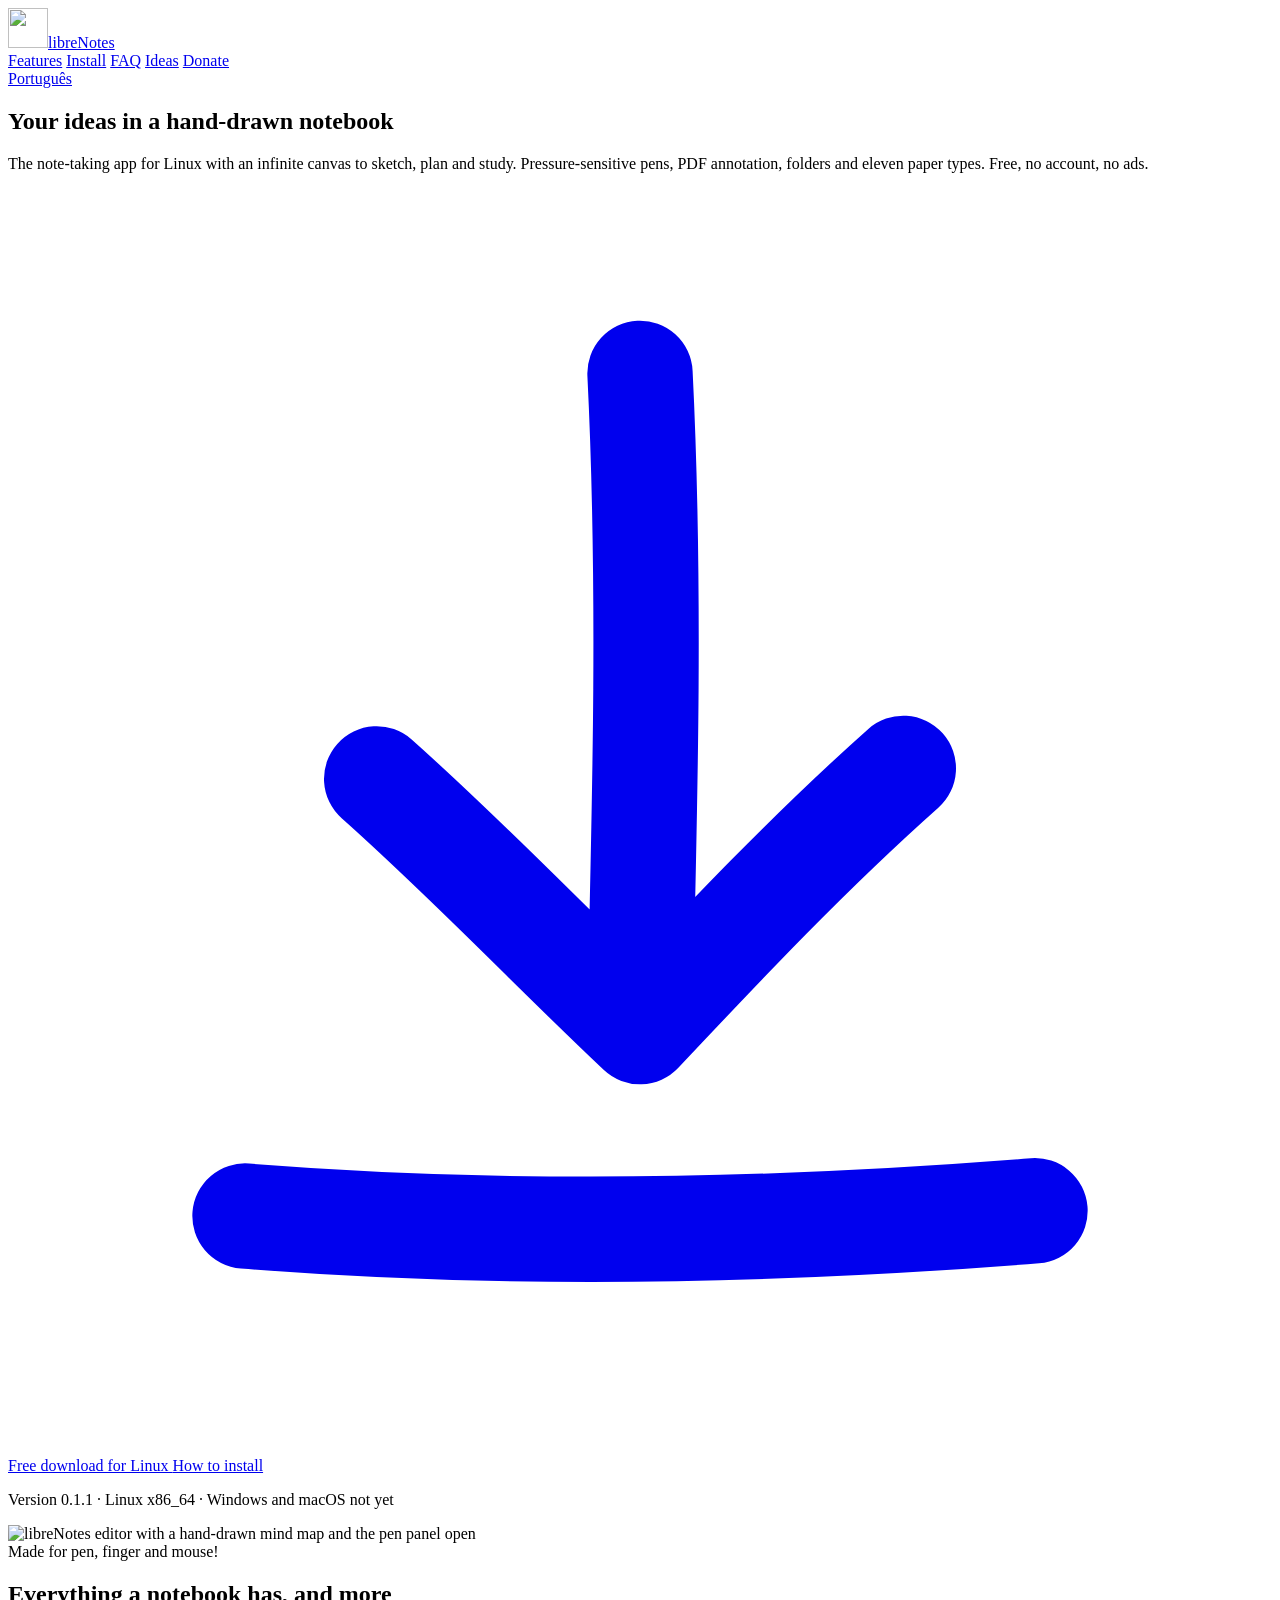
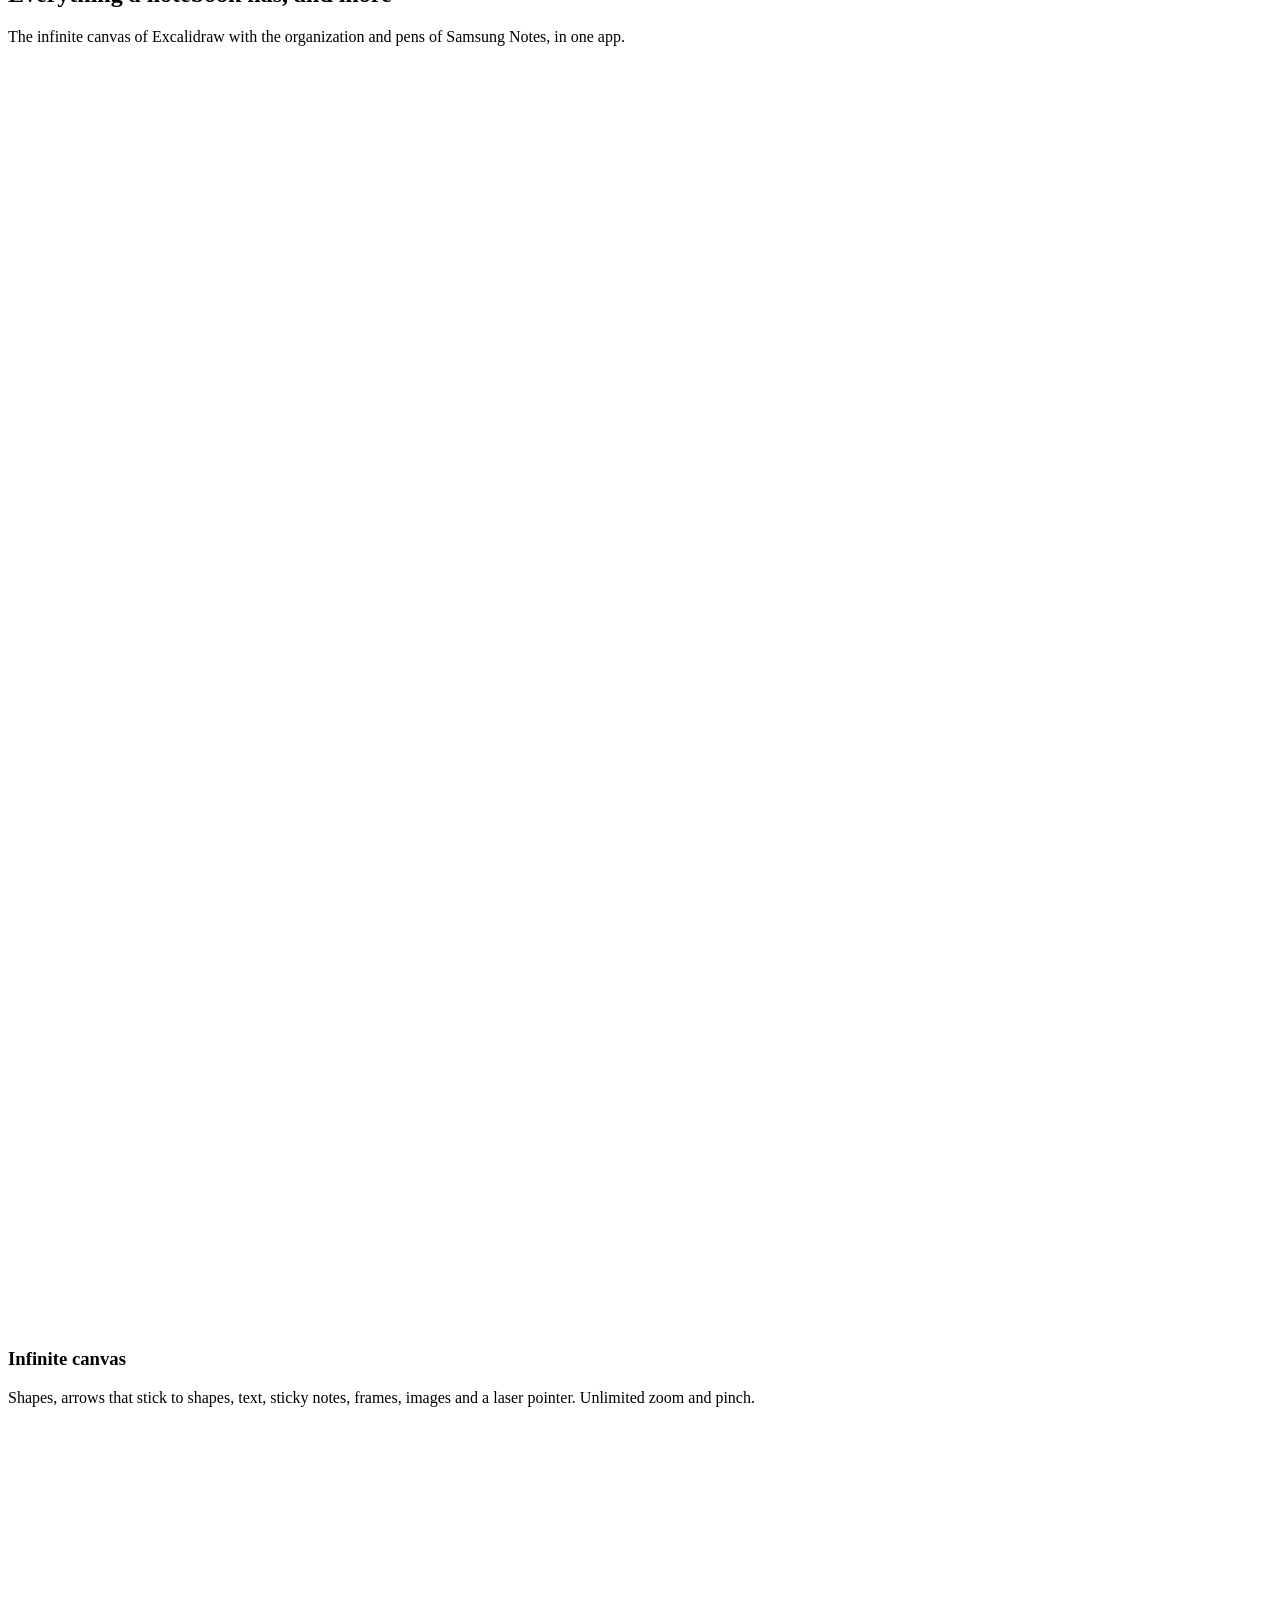
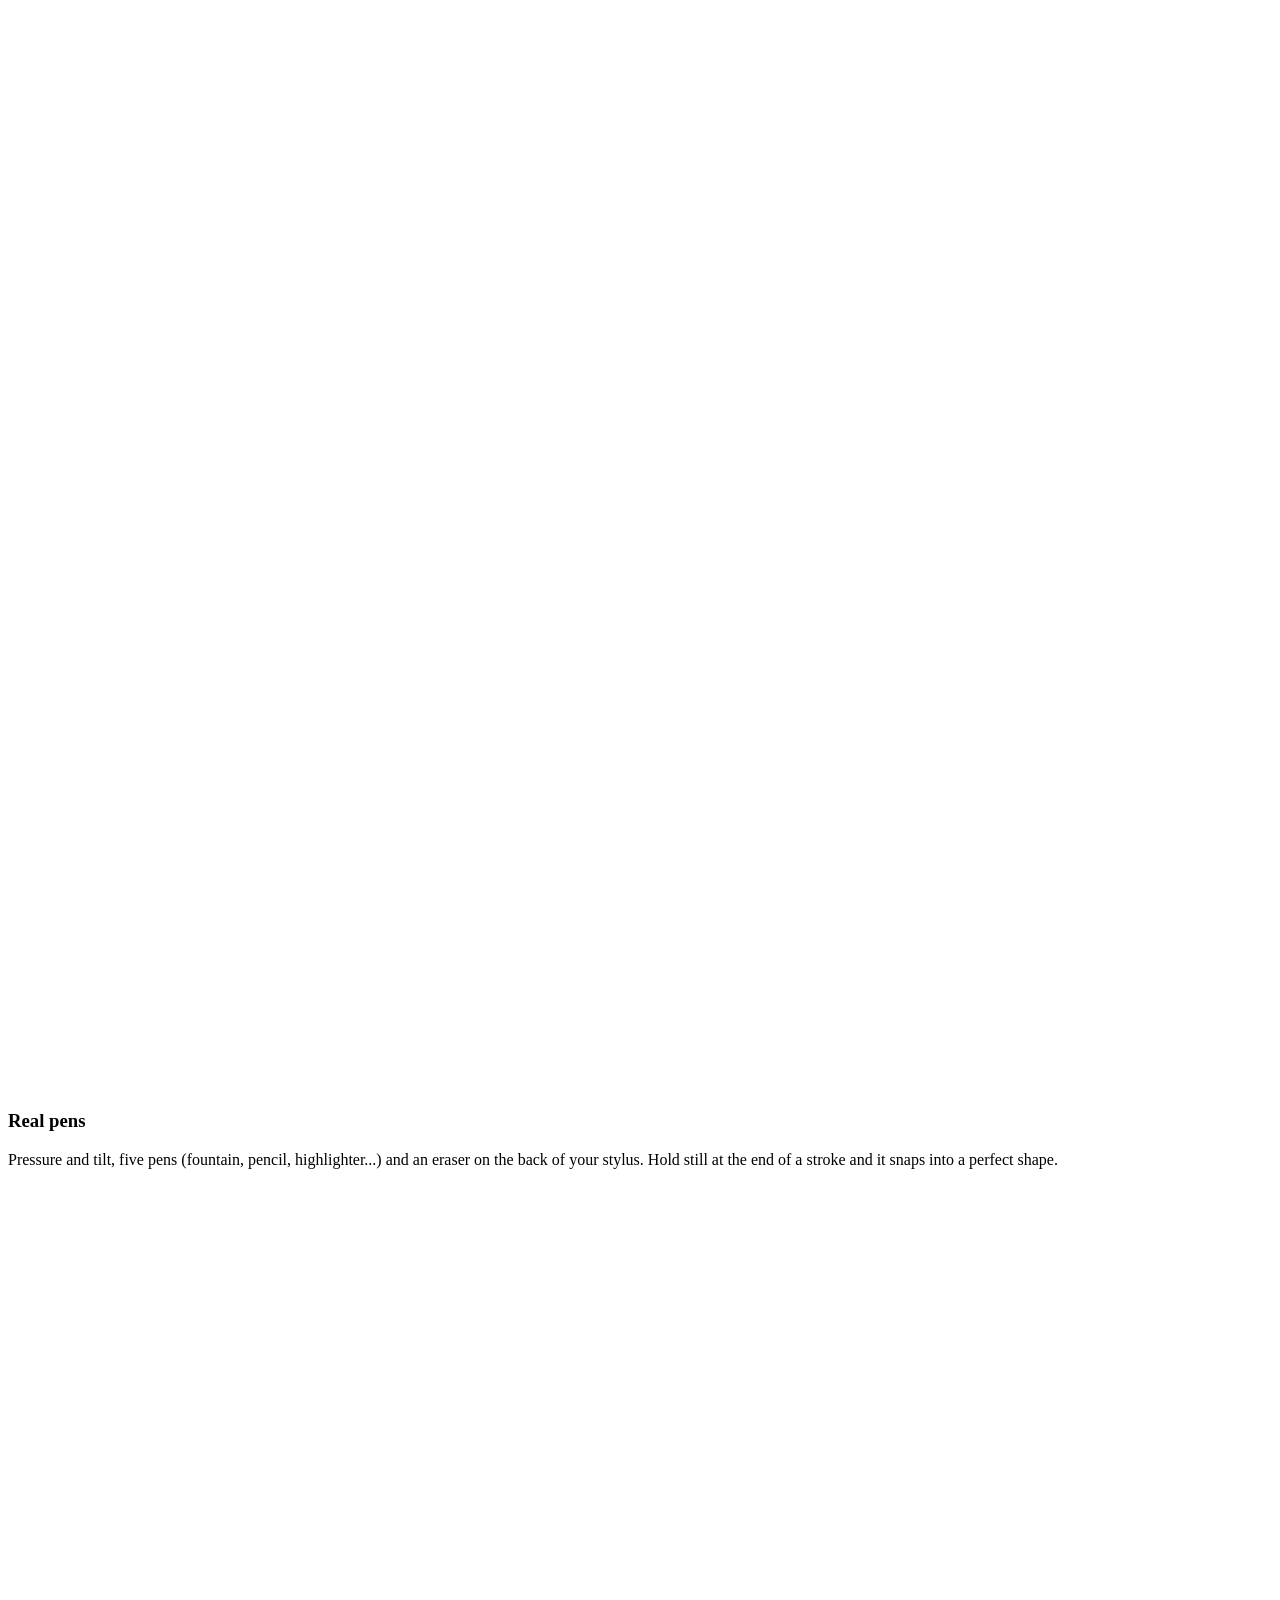
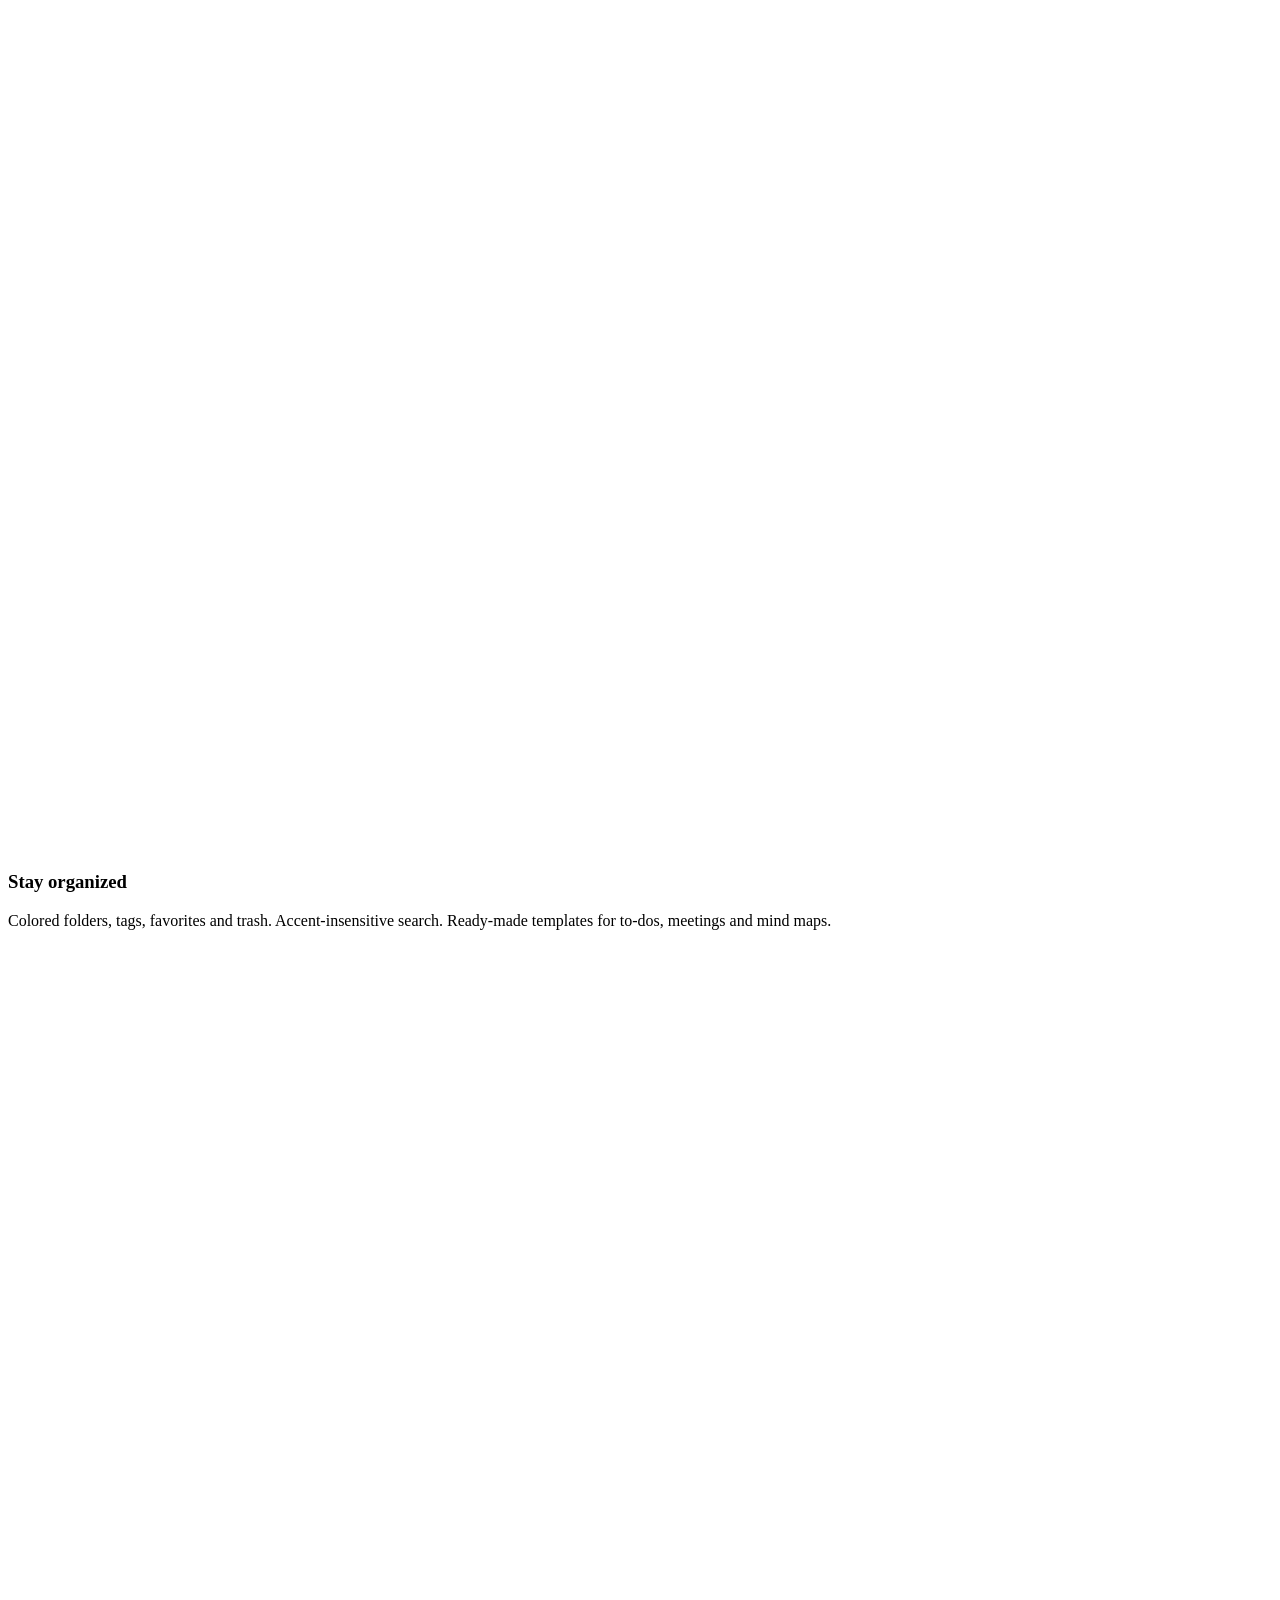
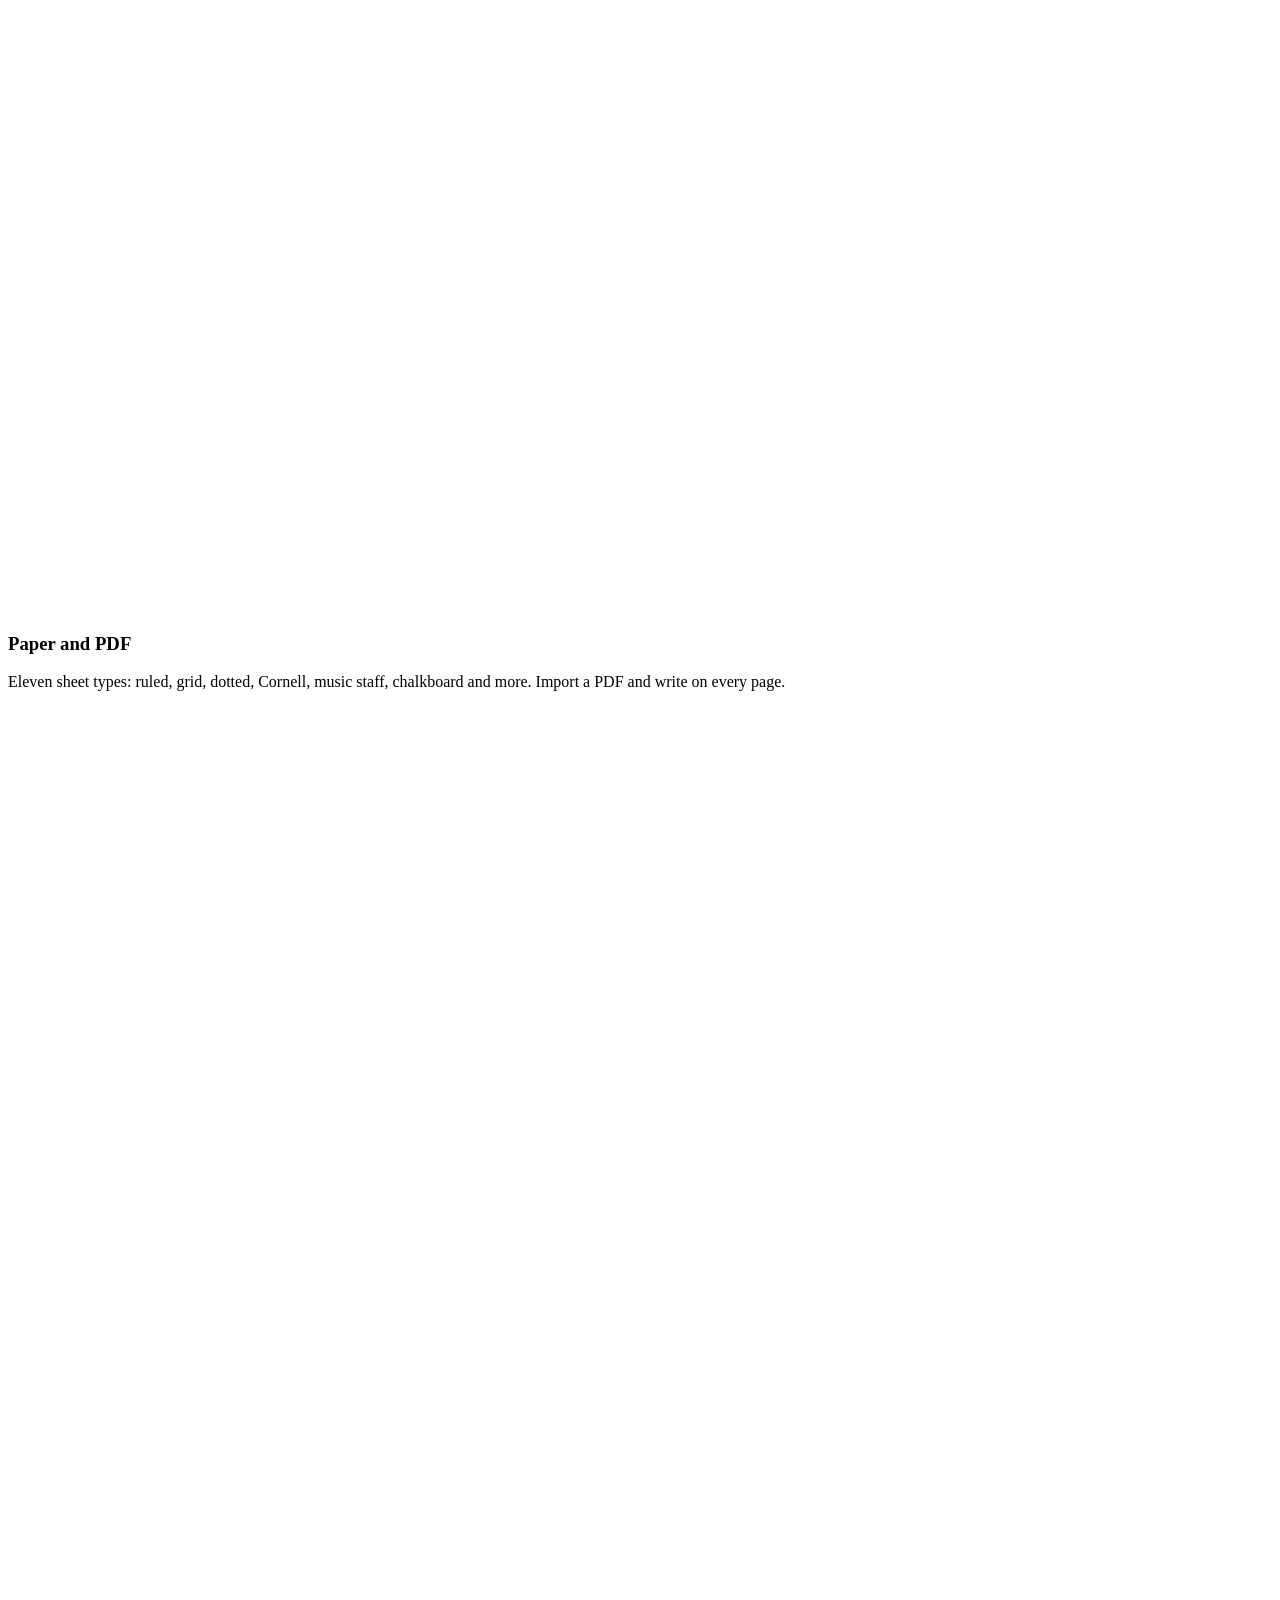
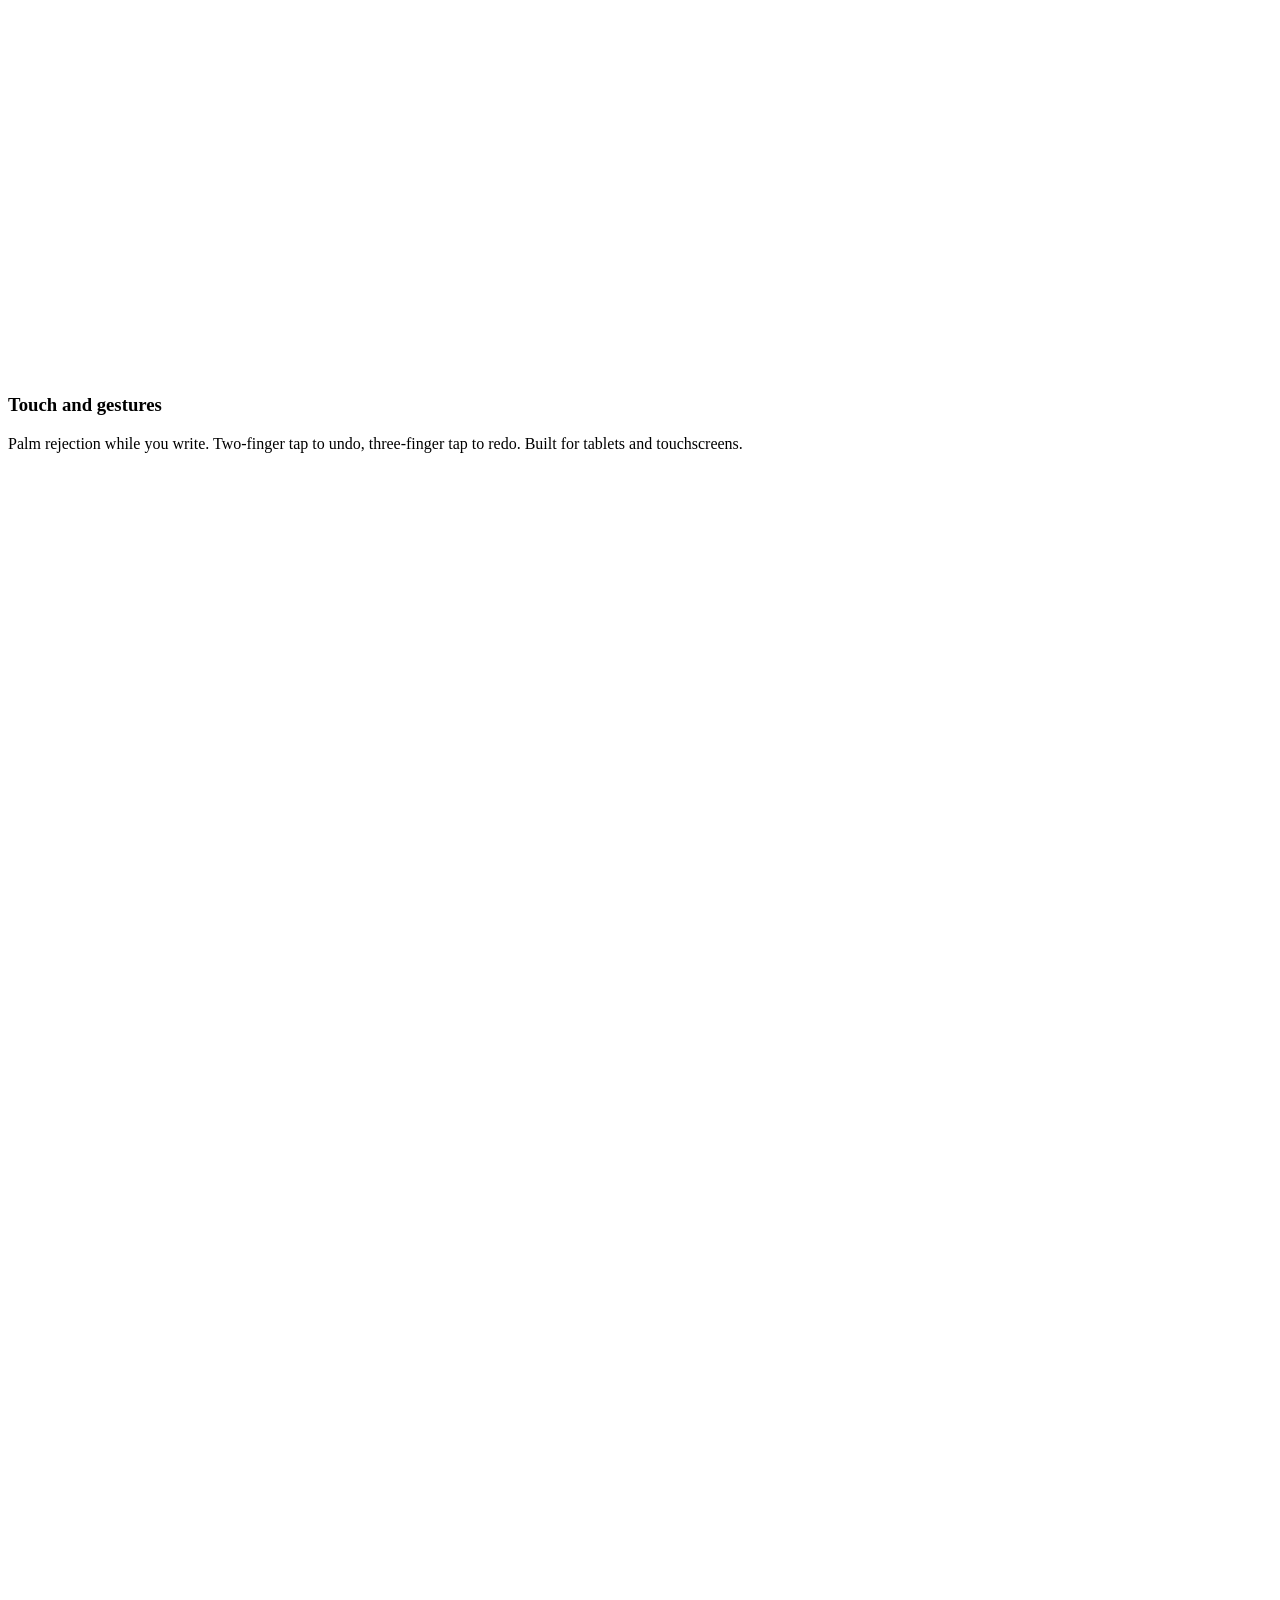
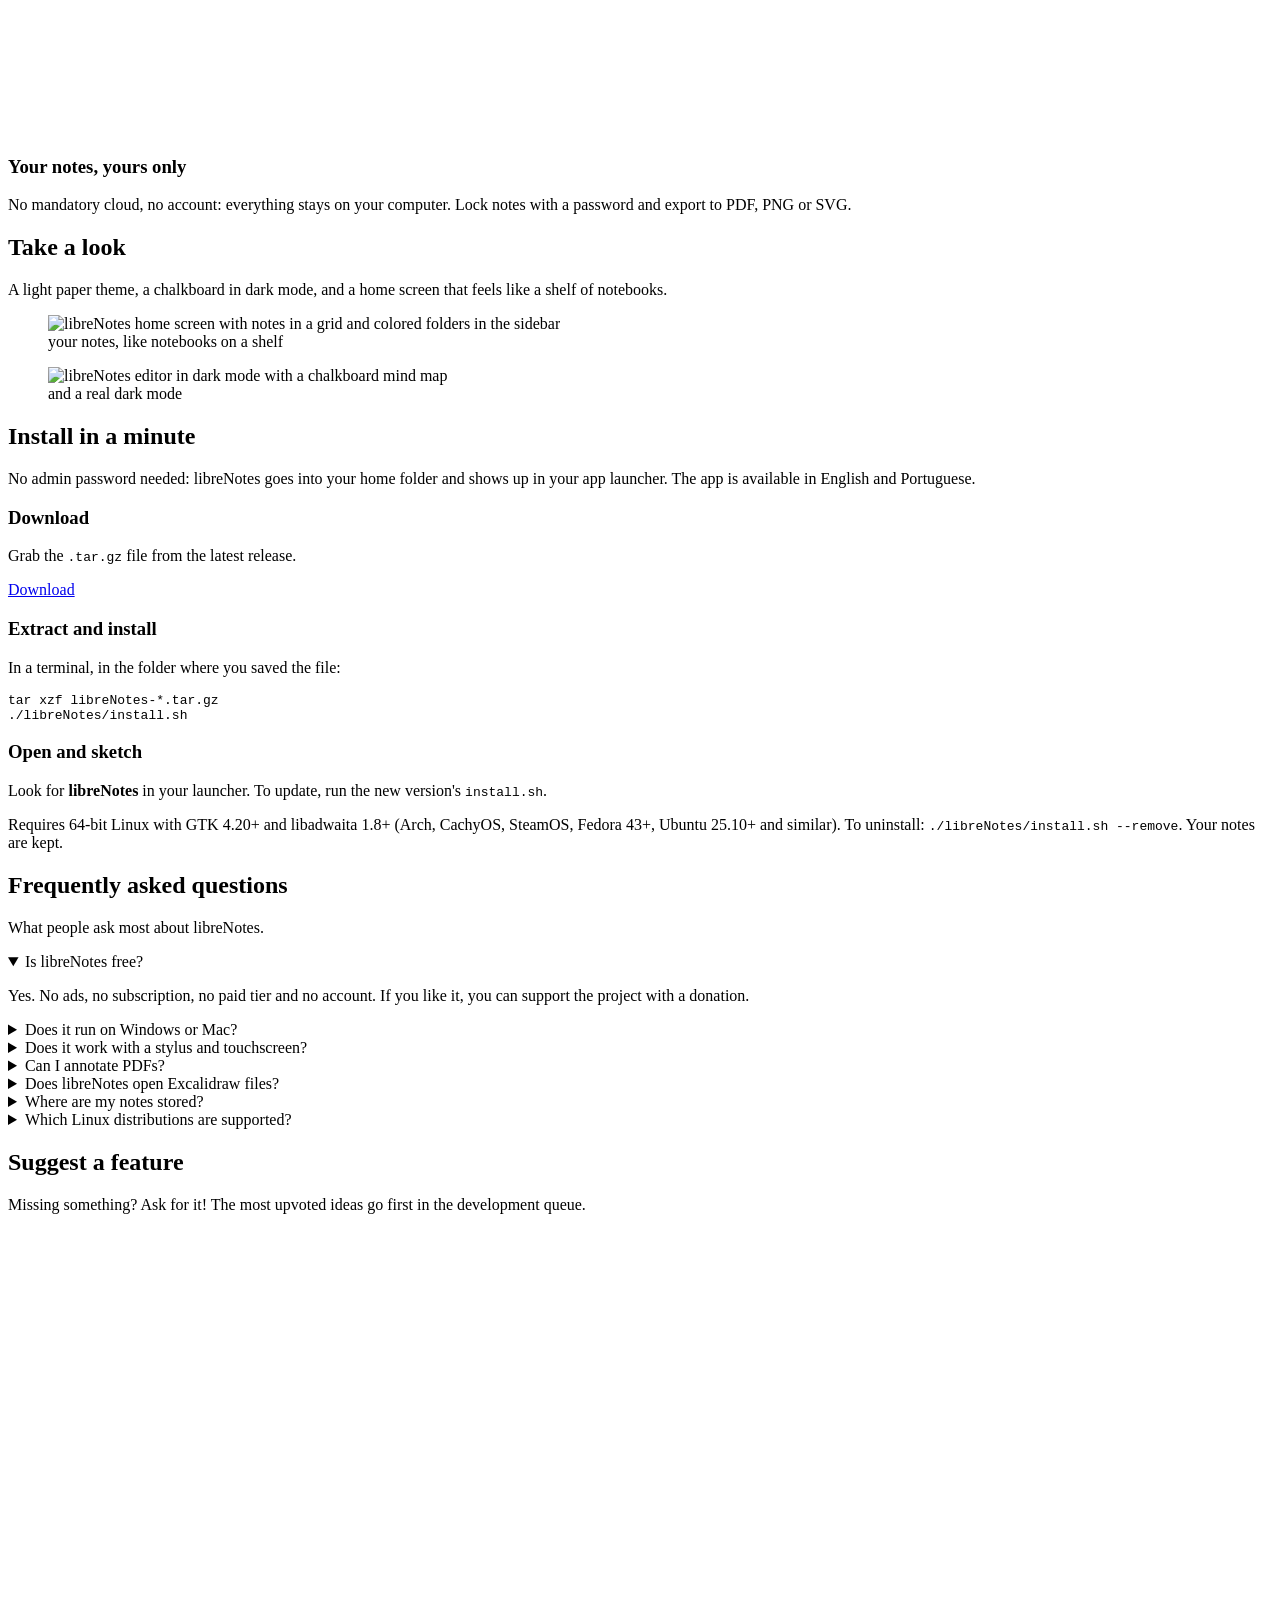
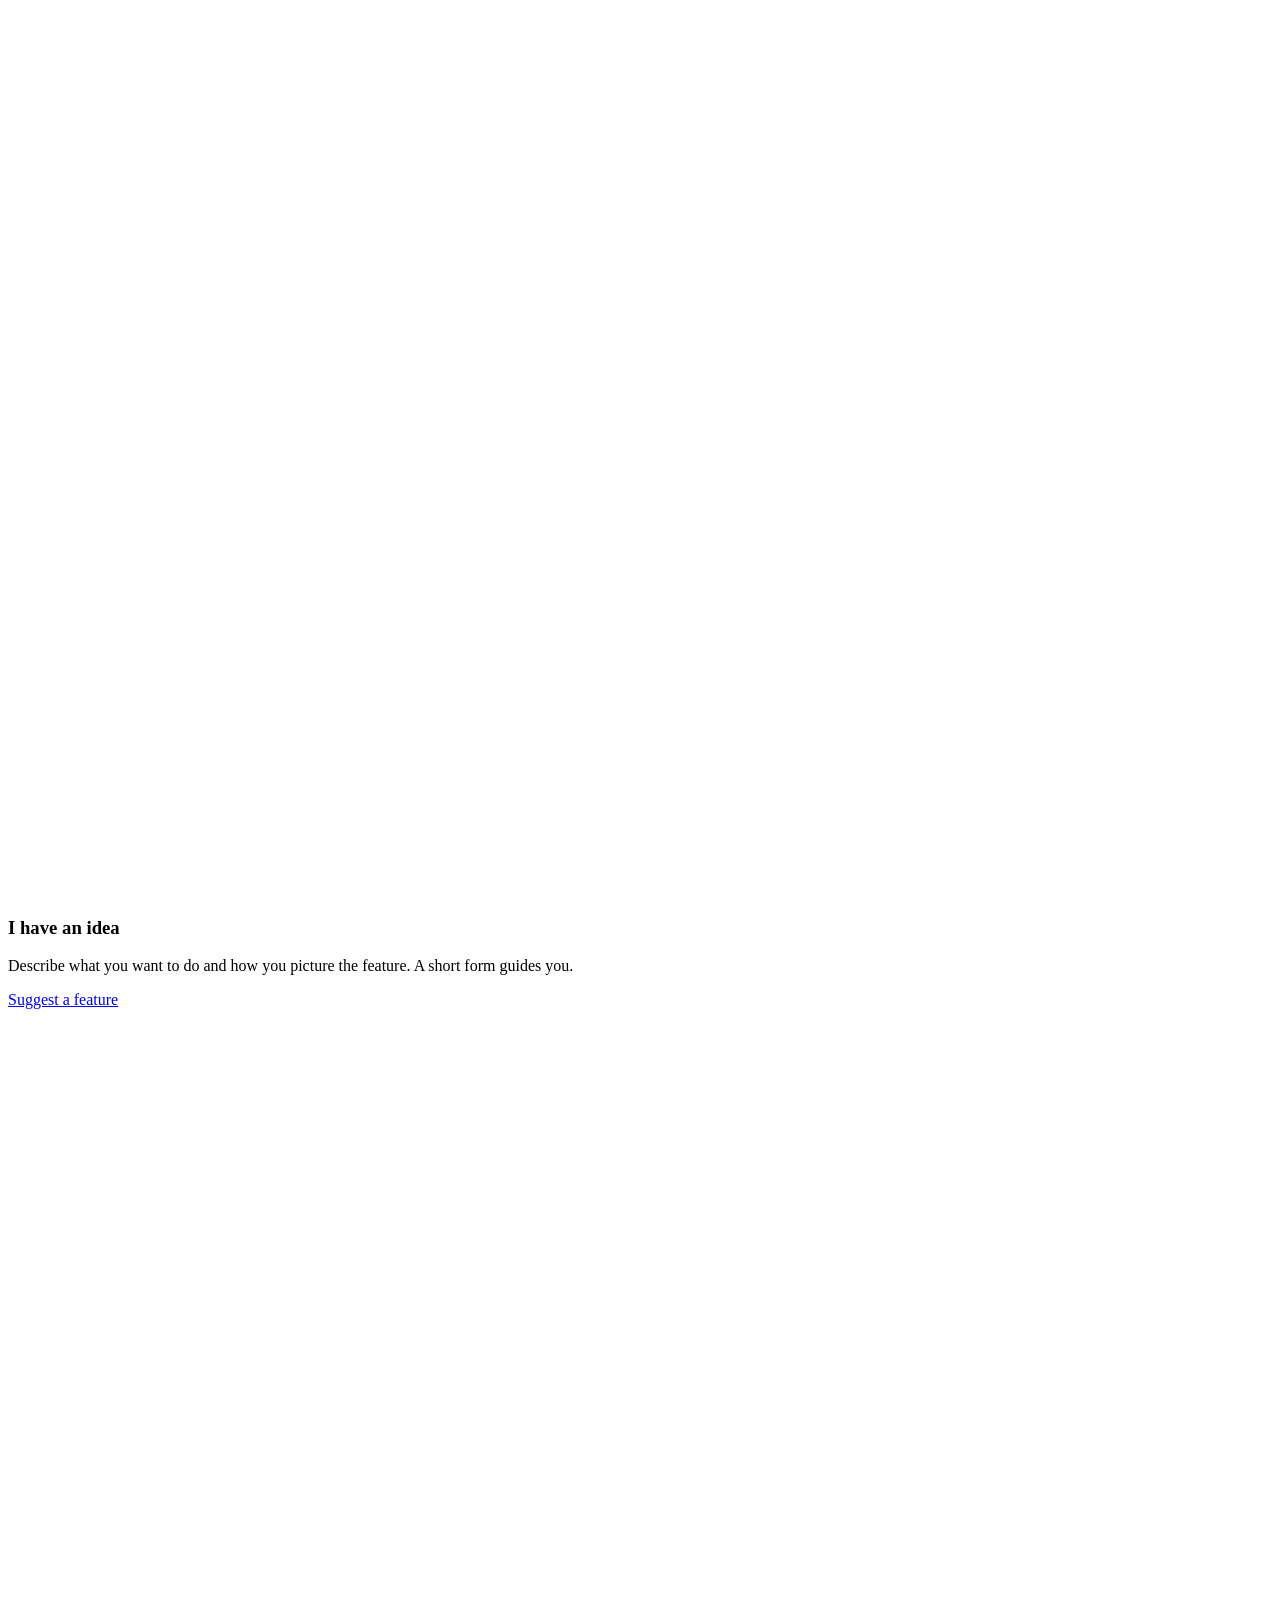
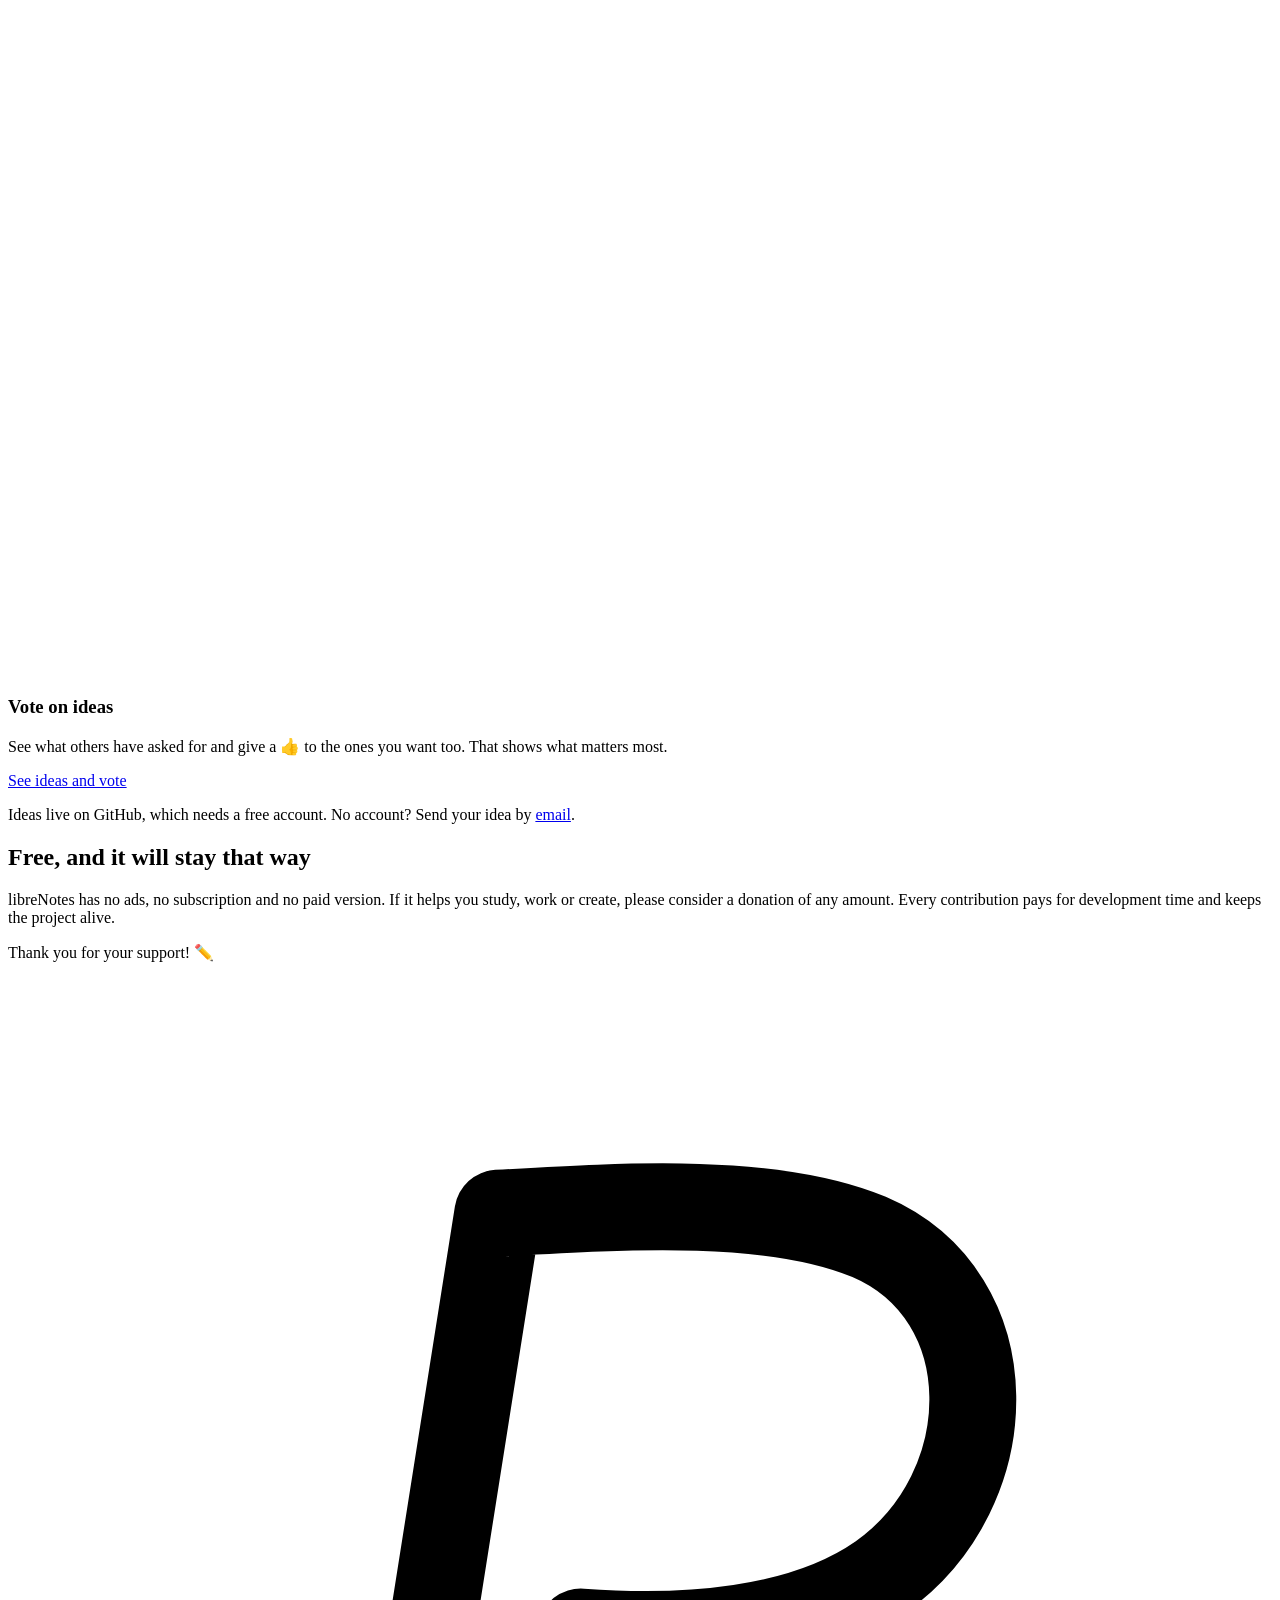
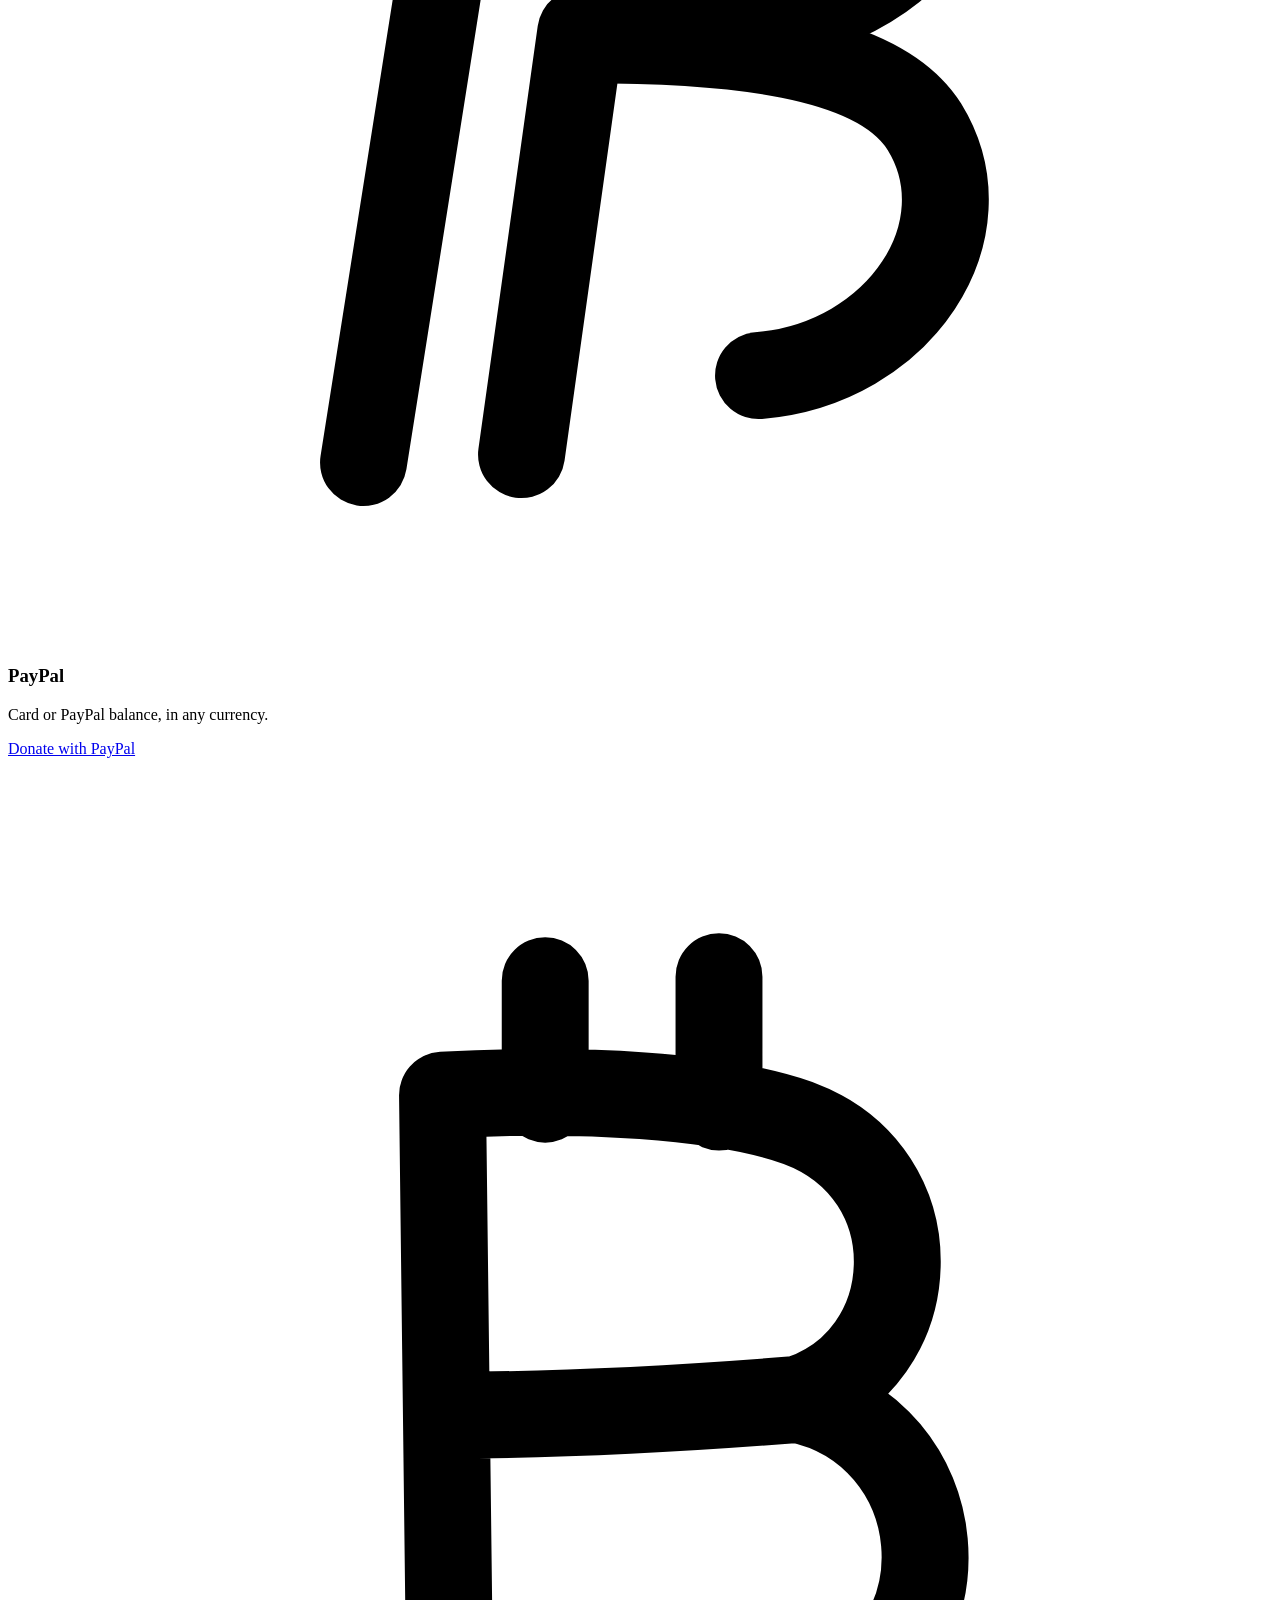
==== en/index.html @ 1d925f42 "Site na organização librenotesapp e apresentação Figma Interprise Co-Authored-By: Claude Opus 5.5 <n" ====
<!doctype html>
<html lang="en">
<head>
<meta charset="utf-8">
<meta name="viewport" content="width=device-width, initial-scale=1">
<title>libreNotes: free hand-drawn note-taking app for Linux</title>
<meta name="description" content="A note-taking app for Linux that looks like a hand-drawn notebook: infinite canvas, pressure-sensitive pens, PDF annotation, folders and 11 paper types. Free, no account, no ads.">
<link rel="canonical" href="https://librenotesapp.github.io/en/">
<link rel="alternate" hreflang="pt-BR" href="https://librenotesapp.github.io/">
<link rel="alternate" hreflang="en" href="https://librenotesapp.github.io/en/">
<link rel="alternate" hreflang="x-default" href="https://librenotesapp.github.io/en/">
<meta name="robots" content="index, follow">
<meta name="author" content="Nangil Rodrigues">
<meta name="theme-color" content="#fdfbf6" media="(prefers-color-scheme: light)">
<meta name="theme-color" content="#23272a" media="(prefers-color-scheme: dark)">

<meta property="og:type" content="website">
<meta property="og:site_name" content="libreNotes">
<meta property="og:locale" content="en_US">
<meta property="og:locale:alternate" content="pt_BR">
<meta property="og:url" content="https://librenotesapp.github.io/en/">
<meta property="og:title" content="libreNotes: hand-drawn notes, free for Linux">
<meta property="og:description" content="Infinite canvas, pressure-sensitive pens, PDF annotation, folders and 11 paper types. Free, no account, no ads.">
<meta property="og:image" content="https://librenotesapp.github.io/assets/img/og.jpg">
<meta property="og:image:width" content="1200">
<meta property="og:image:height" content="675">
<meta property="og:image:alt" content="libreNotes editor with a hand-drawn mind map">
<meta name="twitter:card" content="summary_large_image">
<meta name="twitter:title" content="libreNotes: hand-drawn notes, free for Linux">
<meta name="twitter:description" content="Infinite canvas, pressure-sensitive pens, PDF annotation and 11 paper types. Free.">
<meta name="twitter:image" content="https://librenotesapp.github.io/assets/img/og.jpg">

<link rel="icon" href="../assets/img/icon.svg" type="image/svg+xml">
<link rel="preload" href="../assets/fonts/Caveat.ttf" as="font" type="font/ttf" crossorigin>
<link rel="preload" href="../assets/fonts/PatrickHand.ttf" as="font" type="font/ttf" crossorigin>
<link rel="stylesheet" href="../assets/style.css">

<script type="application/ld+json">
{
  "@context": "https://schema.org",
  "@type": "SoftwareApplication",
  "name": "libreNotes",
  "description": "A note-taking app for Linux that looks like a hand-drawn notebook: infinite canvas, pressure-sensitive pens, PDF annotation, folders and 11 paper types.",
  "url": "https://librenotesapp.github.io/en/",
  "applicationCategory": "ProductivityApplication",
  "applicationSubCategory": "Note-taking",
  "operatingSystem": "Linux",
  "softwareVersion": "0.1.1",
  "inLanguage": ["en", "pt-BR"],
  "downloadUrl": "https://github.com/librenotesapp/librenotesapp.github.io/releases/latest",
  "installUrl": "https://librenotesapp.github.io/en/#install",
  "screenshot": [
    "https://librenotesapp.github.io/assets/img/editor.webp",
    "https://librenotesapp.github.io/assets/img/home.webp",
    "https://librenotesapp.github.io/assets/img/editor-dark.webp"
  ],
  "image": "https://librenotesapp.github.io/assets/img/og.jpg",
  "isAccessibleForFree": true,
  "offers": { "@type": "Offer", "price": "0", "priceCurrency": "USD" },
  "author": { "@type": "Person", "name": "Nangil Rodrigues" },
  "featureList": [
    "Infinite canvas with shapes, arrows and text",
    "Pressure- and tilt-sensitive pens",
    "PDF annotation",
    "Folders, tags and search",
    "11 paper types",
    "Palm rejection and touch gestures",
    "Password-protected notes",
    "Imports Excalidraw files"
  ]
}
</script>
<script type="application/ld+json">
{
  "@context": "https://schema.org",
  "@type": "FAQPage",
  "mainEntity": [
    { "@type": "Question", "name": "Is libreNotes free?",
      "acceptedAnswer": { "@type": "Answer", "text": "Yes. No ads, no subscription, no paid tier and no account. If you like it, you can support the project with a donation." } },
    { "@type": "Question", "name": "Does it run on Windows or Mac?",
      "acceptedAnswer": { "@type": "Answer", "text": "For now it runs on 64-bit Linux only. Windows and macOS versions are planned." } },
    { "@type": "Question", "name": "Does it work with a stylus and touchscreen?",
      "acceptedAnswer": { "@type": "Answer", "text": "Yes. It supports pen pressure and tilt, the eraser tip and the side buttons. It has palm rejection and touch gestures: two-finger tap to undo, three-finger tap to redo." } },
    { "@type": "Question", "name": "Can I annotate PDFs?",
      "acceptedAnswer": { "@type": "Answer", "text": "Yes. When you import a PDF, each page becomes a locked sheet you can write on. You can then export to PDF, PNG or SVG." } },
    { "@type": "Question", "name": "Does libreNotes open Excalidraw files?",
      "acceptedAnswer": { "@type": "Answer", "text": "Yes. It imports .excalidraw files and .excalidrawlib libraries. Notes are saved in its own .lnote format." } },
    { "@type": "Question", "name": "Where are my notes stored?",
      "acceptedAnswer": { "@type": "Answer", "text": "On your computer, in ~/.local/share/librenotes. Nothing goes to the cloud unless you ask, and notes can be password-protected." } },
    { "@type": "Question", "name": "Which Linux distributions are supported?",
      "acceptedAnswer": { "@type": "Answer", "text": "Any distribution with GTK 4.20 or newer and libadwaita 1.8 or newer, such as Arch, CachyOS, SteamOS, Fedora 43+ and Ubuntu 25.10+." } }
  ]
}
</script>
</head>
<body>

<header>
  <div class="wrap">
    <a class="brand" href="./"><img src="../assets/img/icon.svg" alt="" width="40" height="40">libreNotes</a>
    <nav aria-label="Sections">
      <a href="#features">Features</a>
      <a href="#install">Install</a>
      <a href="#faq">FAQ</a>
      <a href="#ideas">Ideas</a>
      <a href="#support">Donate</a>
    </nav>
    <a class="lang" href="../" hreflang="pt-BR" lang="pt-BR">Português</a>
  </div>
</header>

<main>
  <section class="hero">
    <div class="wrap">
      <div>
        <h1>Your ideas in a <span class="hl">hand-drawn</span> notebook</h1>
        <p class="lead">The note-taking app for Linux with an infinite canvas to sketch, plan and study. Pressure-sensitive pens, PDF annotation, folders and eleven paper types. Free, no account, no ads.</p>
        <div class="cta">
          <a class="btn primary" href="https://github.com/librenotesapp/librenotesapp.github.io/releases/latest" id="download">
            <svg viewBox="0 0 24 24" fill="none" stroke="currentColor" stroke-width="2" stroke-linecap="round" stroke-linejoin="round" aria-hidden="true"><path d="M12 3.5c.2 4 .1 8 0 12M7 11.2c1.8 1.6 3.3 3.2 5 4.8 1.6-1.7 3.2-3.4 5-5M4.5 19.5c5 .4 10 .3 15-.1"/></svg>
            Free download for Linux
          </a>
          <a class="btn" href="#install">How to install</a>
        </div>
        <p class="meta">Version <span id="version">0.1.1</span> · Linux x86_64 · Windows and macOS not yet</p>
      </div>
      <div class="shot">
        <img src="../assets/img/editor.webp" width="2560" height="1440" fetchpriority="high" alt="libreNotes editor with a hand-drawn mind map and the pen panel open">
        <div class="sticky-note sketchy">Made for pen, finger and mouse!</div>
      </div>
    </div>
  </section>

  <section id="features">
    <div class="wrap">
      <h2>Everything a notebook has, and more</h2>
      <p class="sub">The infinite canvas of Excalidraw with the organization and pens of Samsung Notes, in one app.</p>
      <div class="features">
        <article class="feature sketchy">
          <svg viewBox="0 0 48 48" fill="none" stroke-width="2.4" stroke-linecap="round" stroke-linejoin="round" aria-hidden="true"><path d="M6 10c6-.4 12-.2 18 .2M6 10c.3 9 .2 18-.2 28 9 .3 18 .2 28-.2.2-6 .3-12 0-18"/><path d="M30 18c3-.8 6-3 9-6M33 7c2 .1 4.5 0 6.5.2.2 2 .1 4.3 0 6.3"/></svg>
          <h3>Infinite canvas</h3>
          <p>Shapes, arrows that stick to shapes, text, sticky notes, frames, images and a laser pointer. Unlimited zoom and pinch.</p>
        </article>
        <article class="feature sketchy">
          <svg viewBox="0 0 48 48" fill="none" stroke-width="2.4" stroke-linecap="round" stroke-linejoin="round" aria-hidden="true"><path d="M30 8c3.5 2 7 5 10 8.6L18 38.5 9 40l1.5-9z"/><path d="M26 12.5c3.4 2.2 6.6 5 9.4 8.6M6 44c8-1 14 1 22-1"/></svg>
          <h3>Real pens</h3>
          <p>Pressure and tilt, five pens (fountain, pencil, highlighter...) and an eraser on the back of your stylus. Hold still at the end of a stroke and it snaps into a perfect shape.</p>
        </article>
        <article class="feature sketchy">
          <svg viewBox="0 0 48 48" fill="none" stroke-width="2.4" stroke-linecap="round" stroke-linejoin="round" aria-hidden="true"><path d="M5 13c.2-2 .1-3 1.5-3.2 4-.3 8 0 11.5.2 1.5 2.4 2.5 3.4 4 4 7 .2 14 0 20.4.4.4 7 .3 14 0 24-12 .5-25 .4-37 0-.6-8-.6-17-.4-25.4z"/><path d="M14 27c6 .2 13 .1 20-.2"/></svg>
          <h3>Stay organized</h3>
          <p>Colored folders, tags, favorites and trash. Accent-insensitive search. Ready-made templates for to-dos, meetings and mind maps.</p>
        </article>
        <article class="feature sketchy">
          <svg viewBox="0 0 48 48" fill="none" stroke-width="2.4" stroke-linecap="round" stroke-linejoin="round" aria-hidden="true"><path d="M10 5c9.5.4 19 .3 28-.2.6 13 .5 25.5 0 38.4-9.5.4-19 .3-28-.2-.4-13-.4-25.6 0-38z"/><path d="M16 14c5.5.3 11 .2 16.5-.2M16 21c5.5.2 11 .1 16.5-.1M16 28c5.5.3 11 .1 16.5-.2M16 35c3.5.1 7 0 10-.1"/></svg>
          <h3>Paper and PDF</h3>
          <p>Eleven sheet types: ruled, grid, dotted, Cornell, music staff, chalkboard and more. Import a PDF and write on every page.</p>
        </article>
        <article class="feature sketchy">
          <svg viewBox="0 0 48 48" fill="none" stroke-width="2.4" stroke-linecap="round" stroke-linejoin="round" aria-hidden="true"><path d="M18 24V9.5c0-3.5 5-3.4 5 0V22m0-3c0-3.3 5-3.2 5 0v4m0-1.6c0-3.2 5-3 5 .2v3.4m0-1.4c0-3 4.6-2.8 4.6.4 0 7-1 13-8 15.8-6 2.2-11 .5-14.6-4.6L10 29c-1.8-3 1.6-5.4 4-3.3L18 30"/></svg>
          <h3>Touch and gestures</h3>
          <p>Palm rejection while you write. Two-finger tap to undo, three-finger tap to redo. Built for tablets and touchscreens.</p>
        </article>
        <article class="feature sketchy">
          <svg viewBox="0 0 48 48" fill="none" stroke-width="2.4" stroke-linecap="round" stroke-linejoin="round" aria-hidden="true"><path d="M12 21c-.2-5 2-10.5 12-11 9.6.2 12 5.4 12 11"/><path d="M8.5 21.4c10.5-.5 20.5-.4 31 .2.4 7 .3 13.5-.2 20-10 .4-20.4.3-30.6-.1-.5-6.6-.5-13.4-.2-20.1z"/><path d="M24 29c.1 2 0 4-.1 5.6"/></svg>
          <h3>Your notes, yours only</h3>
          <p>No mandatory cloud, no account: everything stays on your computer. Lock notes with a password and export to PDF, PNG or SVG.</p>
        </article>
      </div>
    </div>
  </section>

  <section>
    <div class="wrap">
      <h2>Take a look</h2>
      <p class="sub">A light paper theme, a chalkboard in dark mode, and a home screen that feels like a shelf of notebooks.</p>
      <div class="gallery">
        <figure>
          <img src="../assets/img/home.webp" width="2560" height="1440" loading="lazy" alt="libreNotes home screen with notes in a grid and colored folders in the sidebar">
          <figcaption>your notes, like notebooks on a shelf</figcaption>
        </figure>
        <div class="stack">
          <figure>
            <img src="../assets/img/editor-dark.webp" width="2560" height="1440" loading="lazy" alt="libreNotes editor in dark mode with a chalkboard mind map">
            <figcaption>and a real dark mode</figcaption>
          </figure>
        </div>
      </div>
    </div>
  </section>

  <section id="install">
    <div class="wrap">
      <h2>Install in a minute</h2>
      <p class="sub">No admin password needed: libreNotes goes into your home folder and shows up in your app launcher. The app is available in English and Portuguese.</p>
      <div class="install">
        <div class="step sketchy">
          <h3>Download</h3>
          <p>Grab the <code>.tar.gz</code> file from the latest release.</p>
          <a class="btn small primary" href="https://github.com/librenotesapp/librenotesapp.github.io/releases/latest">Download</a>
        </div>
        <div class="step sketchy">
          <h3>Extract and install</h3>
          <p>In a terminal, in the folder where you saved the file:</p>
          <pre>tar xzf libreNotes-*.tar.gz
./libreNotes/install.sh</pre>
        </div>
        <div class="step sketchy">
          <h3>Open and sketch</h3>
          <p>Look for <strong>libreNotes</strong> in your launcher. To update, run the new version's <code>install.sh</code>.</p>
        </div>
      </div>
      <p class="req">Requires 64-bit Linux with GTK 4.20+ and libadwaita 1.8+ (Arch, CachyOS, SteamOS, Fedora 43+, Ubuntu 25.10+ and similar). To uninstall: <code>./libreNotes/install.sh --remove</code>. Your notes are kept.</p>
    </div>
  </section>

  <section id="faq">
    <div class="wrap">
      <h2>Frequently asked questions</h2>
      <p class="sub">What people ask most about libreNotes.</p>
      <div class="faq">
        <details class="sketchy" open>
          <summary>Is libreNotes free?</summary>
          <p>Yes. No ads, no subscription, no paid tier and no account. If you like it, you can support the project with a donation.</p>
        </details>
        <details class="sketchy">
          <summary>Does it run on Windows or Mac?</summary>
          <p>For now it runs on 64-bit Linux only. Windows and macOS versions are planned.</p>
        </details>
        <details class="sketchy">
          <summary>Does it work with a stylus and touchscreen?</summary>
          <p>Yes. It supports pen pressure and tilt, the eraser tip and the side buttons. It has palm rejection and touch gestures: two-finger tap to undo, three-finger tap to redo.</p>
        </details>
        <details class="sketchy">
          <summary>Can I annotate PDFs?</summary>
          <p>Yes. When you import a PDF, each page becomes a locked sheet you can write on. You can then export to PDF, PNG or SVG.</p>
        </details>
        <details class="sketchy">
          <summary>Does libreNotes open Excalidraw files?</summary>
          <p>Yes. It imports <code>.excalidraw</code> files and <code>.excalidrawlib</code> libraries. Notes are saved in its own <code>.lnote</code> format.</p>
        </details>
        <details class="sketchy">
          <summary>Where are my notes stored?</summary>
          <p>On your computer, in <code>~/.local/share/librenotes</code>. Nothing goes to the cloud unless you ask, and notes can be password-protected.</p>
        </details>
        <details class="sketchy">
          <summary>Which Linux distributions are supported?</summary>
          <p>Any distribution with GTK 4.20 or newer and libadwaita 1.8 or newer, such as Arch, CachyOS, SteamOS, Fedora 43+ and Ubuntu 25.10+.</p>
        </details>
      </div>
    </div>
  </section>

  <section id="ideas">
    <div class="wrap">
      <h2>Suggest a feature</h2>
      <p class="sub">Missing something? Ask for it! The most upvoted ideas go first in the development queue.</p>
      <div class="ideas">
        <div class="idea sketchy">
          <svg viewBox="0 0 48 48" fill="none" stroke-width="2.4" stroke-linecap="round" stroke-linejoin="round" aria-hidden="true"><path d="M24 6c-8 .2-13 6-12.6 12.6.3 5 3.6 7.6 5.6 10.6 1 1.6 1.2 3.4 1.2 5.4 3.8.2 7.6.2 11.6-.1 0-2 .4-3.8 1.4-5.3 2-3 5.3-5.6 5.4-10.8C36.8 11.8 31.6 5.8 24 6z"/><path d="M19 39.5c3.4.3 6.8.3 10-.1M20.5 44c2.4.2 4.6.2 7-.1M24 14c-3 .2-5 2.4-5.2 5"/></svg>
          <h3>I have an idea</h3>
          <p>Describe what you want to do and how you picture the feature. A short form guides you.</p>
          <a class="btn primary" href="https://github.com/librenotesapp/librenotesapp.github.io/discussions/new?category=ideas" target="_blank" rel="noopener">Suggest a feature</a>
        </div>
        <div class="idea sketchy">
          <svg viewBox="0 0 48 48" fill="none" stroke-width="2.4" stroke-linecap="round" stroke-linejoin="round" aria-hidden="true"><path d="M14 40.5c-2.6.2-4.4-.3-4.6-2.6-.3-4.6-.3-9.6 0-14.4.2-2 2-2.4 4.6-2.3M14 21.5c3-3.6 6-8 7.6-13.6 1.2-2.8 5.4-1.6 5 2.4-.3 2.8-1.2 5.6-2 8.4 4.4-.2 8.6-.3 12.6.1 2.6.3 3.6 2.6 2.8 4.8L36.4 37c-.8 2.4-2.6 3.6-5 3.6-5.8.1-11.6.1-17.4-.1z"/></svg>
          <h3>Vote on ideas</h3>
          <p>See what others have asked for and give a 👍 to the ones you want too. That shows what matters most.</p>
          <a class="btn" href="https://github.com/librenotesapp/librenotesapp.github.io/discussions/categories/ideas?discussions_q=category%3AIdeas+sort%3Atop" target="_blank" rel="noopener">See ideas and vote</a>
        </div>
      </div>
      <p class="req">Ideas live on GitHub, which needs a free account. No account? Send your idea by <a href="mailto:nangil@gmail.com?subject=libreNotes%20feature%20idea">email</a>.</p>
    </div>
  </section>

  <section id="support">
    <div class="wrap">
      <div class="support sketchy">
        <div class="grid">
          <div>
            <h2>Free, and it will stay that way</h2>
            <p>libreNotes has no ads, no subscription and no paid version. If it helps you study, work or create, please consider a donation of any amount. Every contribution pays for development time and keeps the project alive.</p>
            <p>Thank you for your support! ✏️</p>
          </div>
          <div style="display:grid;gap:22px">
            <div class="donate sketchy">
              <h3>
                <svg viewBox="0 0 32 32" fill="none" stroke="currentColor" stroke-width="2.2" stroke-linecap="round" stroke-linejoin="round" aria-hidden="true"><path d="M9 27l3.4-21.5c3.4-.2 7-.4 9.4.6 3.5 1.5 3.4 6.4.3 8.6-2 1.4-5 1.6-7.6 1.4L13 26.8"/><path d="M14.6 16.3c3.6 0 7.4.3 8.6 2.2 1.6 2.6-.6 6-4.2 6.3"/></svg>
                PayPal
              </h3>
              <p>Card or PayPal balance, in any currency.</p>
              <a class="btn primary" href="https://www.paypal.com/donate/?business=nangil%40gmail.com&amp;currency_code=USD&amp;item_name=libreNotes+donation" target="_blank" rel="noopener">Donate with PayPal</a>
            </div>
            <div class="donate sketchy">
              <h3>
                <svg viewBox="0 0 32 32" fill="none" stroke="currentColor" stroke-width="2.2" stroke-linecap="round" stroke-linejoin="round" aria-hidden="true"><path d="M11 7.5c3.5-.2 7 0 9 .7 3.5 1.3 3.2 6 0 7 3.8.8 4.6 6.2.4 7.9-2.5 1-6 .9-9.4.8M11 7.5l.2 16.4M11.1 15.6c3 0 6.4-.2 8.9-.4M13.6 4.6v3M18 4.5v3.3M13.6 24.2v3M18 24v3.3"/></svg>
                Bitcoin
              </h3>
              <p>Scan the QR code or copy the address.</p>
              <div class="btc">
                <img class="qr" src="../assets/img/btc-qr.svg" width="132" height="132" alt="QR code of the Bitcoin donation address">
                <div>
                  <div class="addr" id="btc-addr">bc1q9klu7dzt9xdlw5a66kqknsm7a83pz39yf5nthp</div>
                  <button class="btn small" type="button" id="copy-btc">Copy address</button><span class="copied" id="copied" role="status">copied!</span>
                </div>
              </div>
            </div>
          </div>
        </div>
      </div>
    </div>
  </section>
</main>

<footer>
  <div class="wrap">
    libreNotes · made with <span class="heart">♥</span> by Nangil Rodrigues ·
    <a href="https://github.com/librenotesapp/librenotesapp.github.io/releases">all releases</a> ·
    <a href="../" hreflang="pt-BR" lang="pt-BR">Português</a>
  </div>
</footer>

<script src="../assets/site.js" defer></script>
</body>
</html>
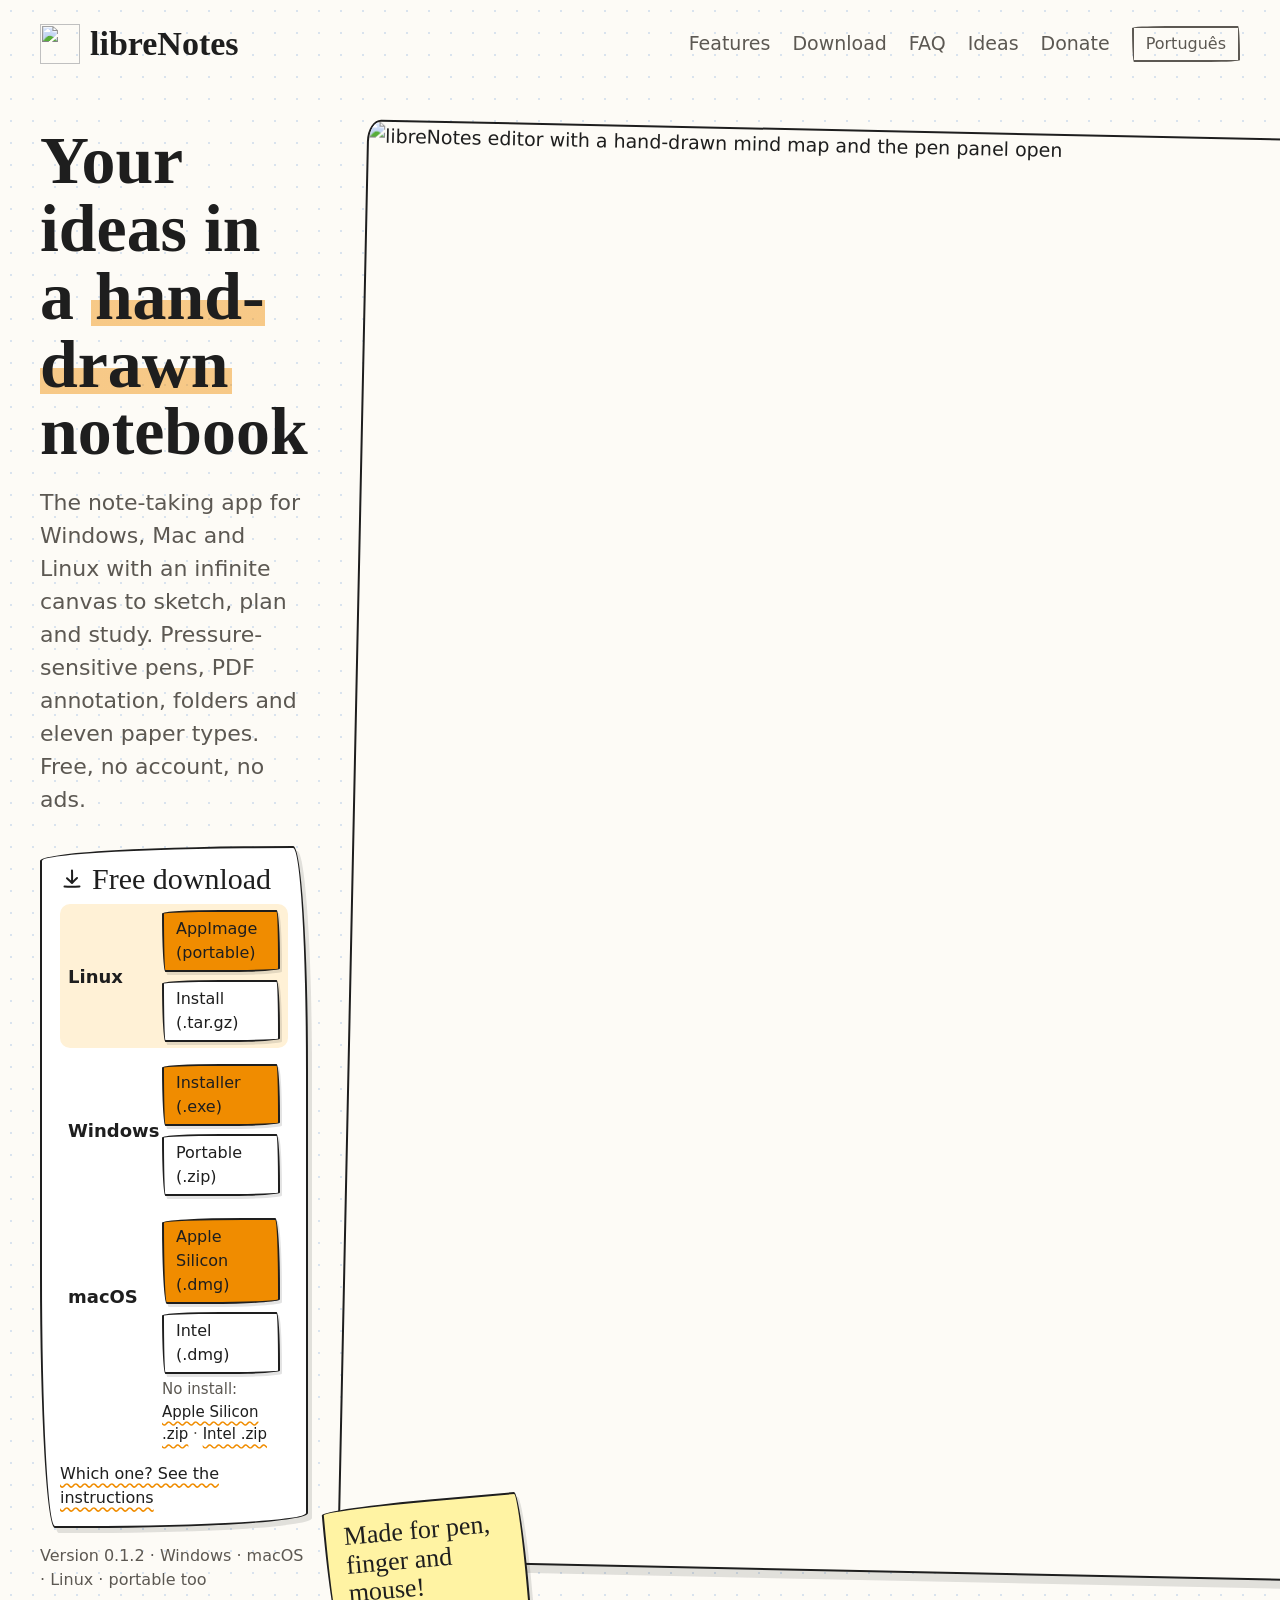
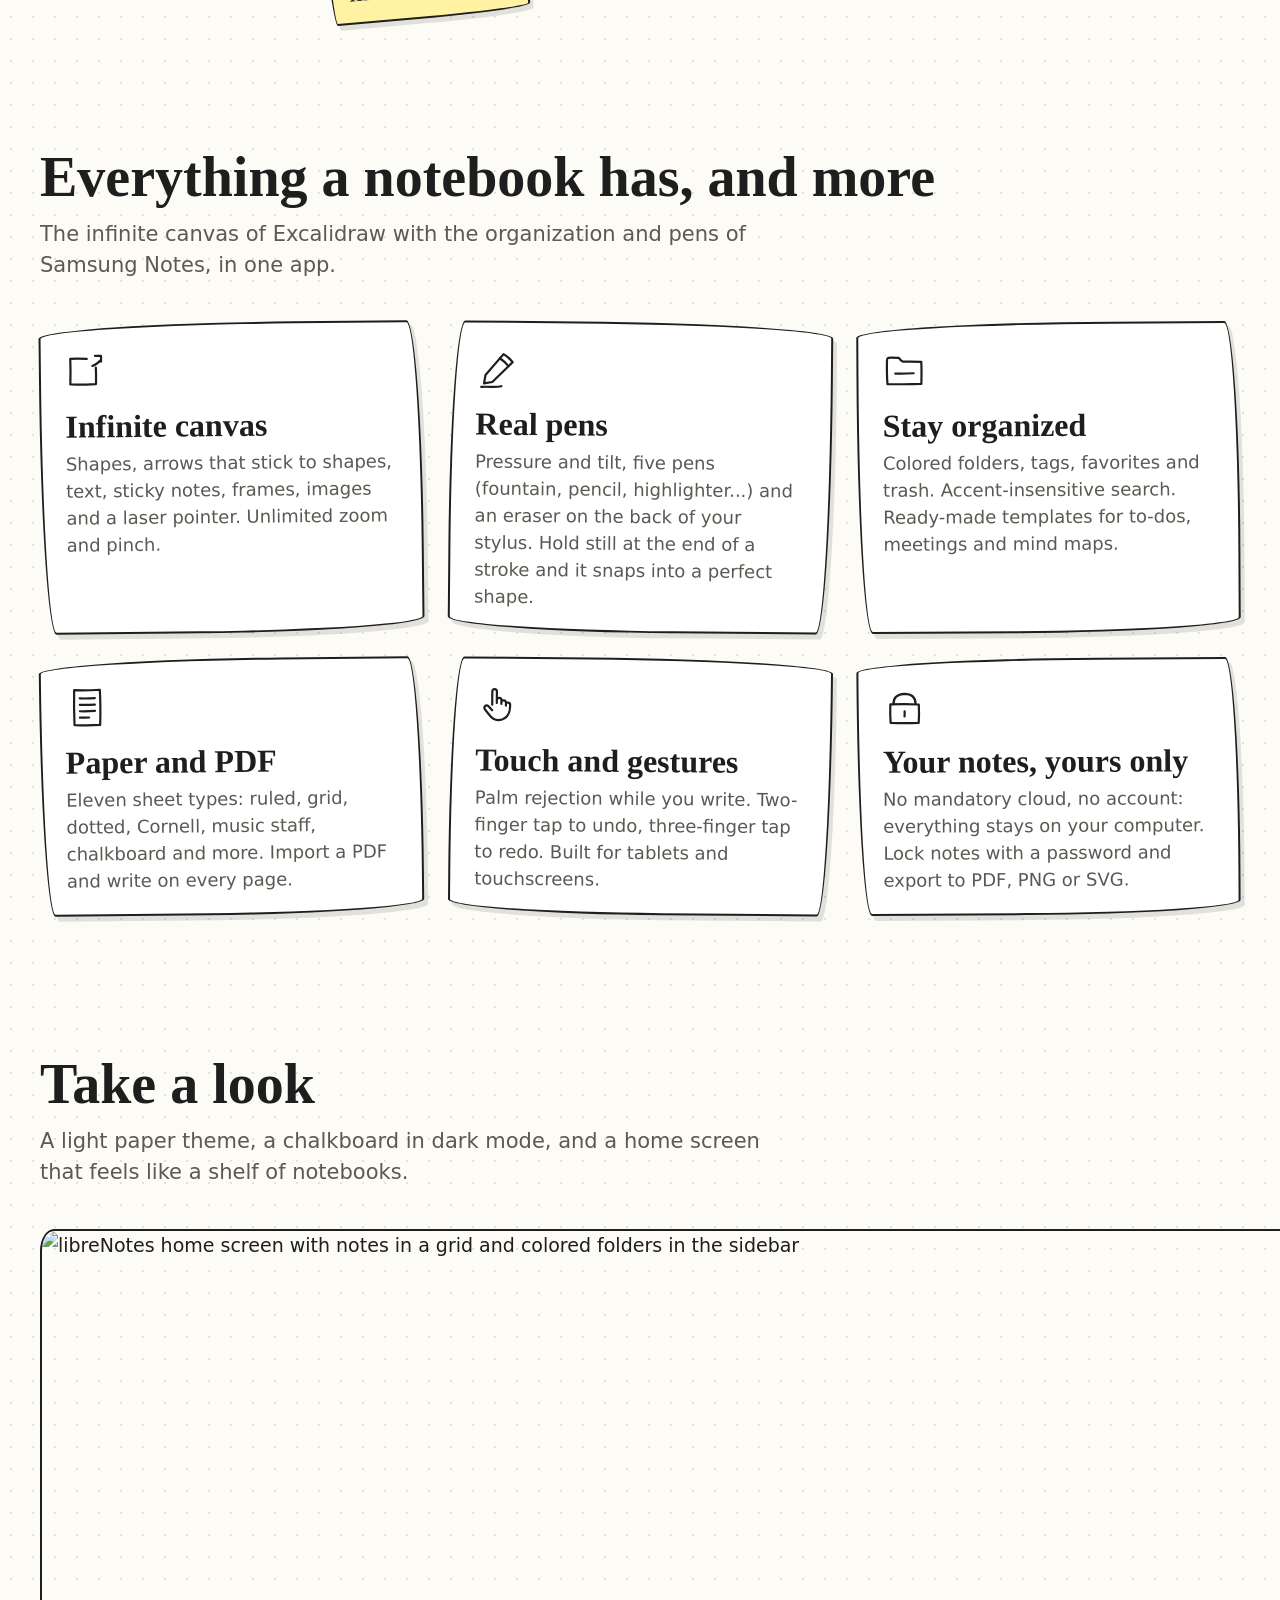
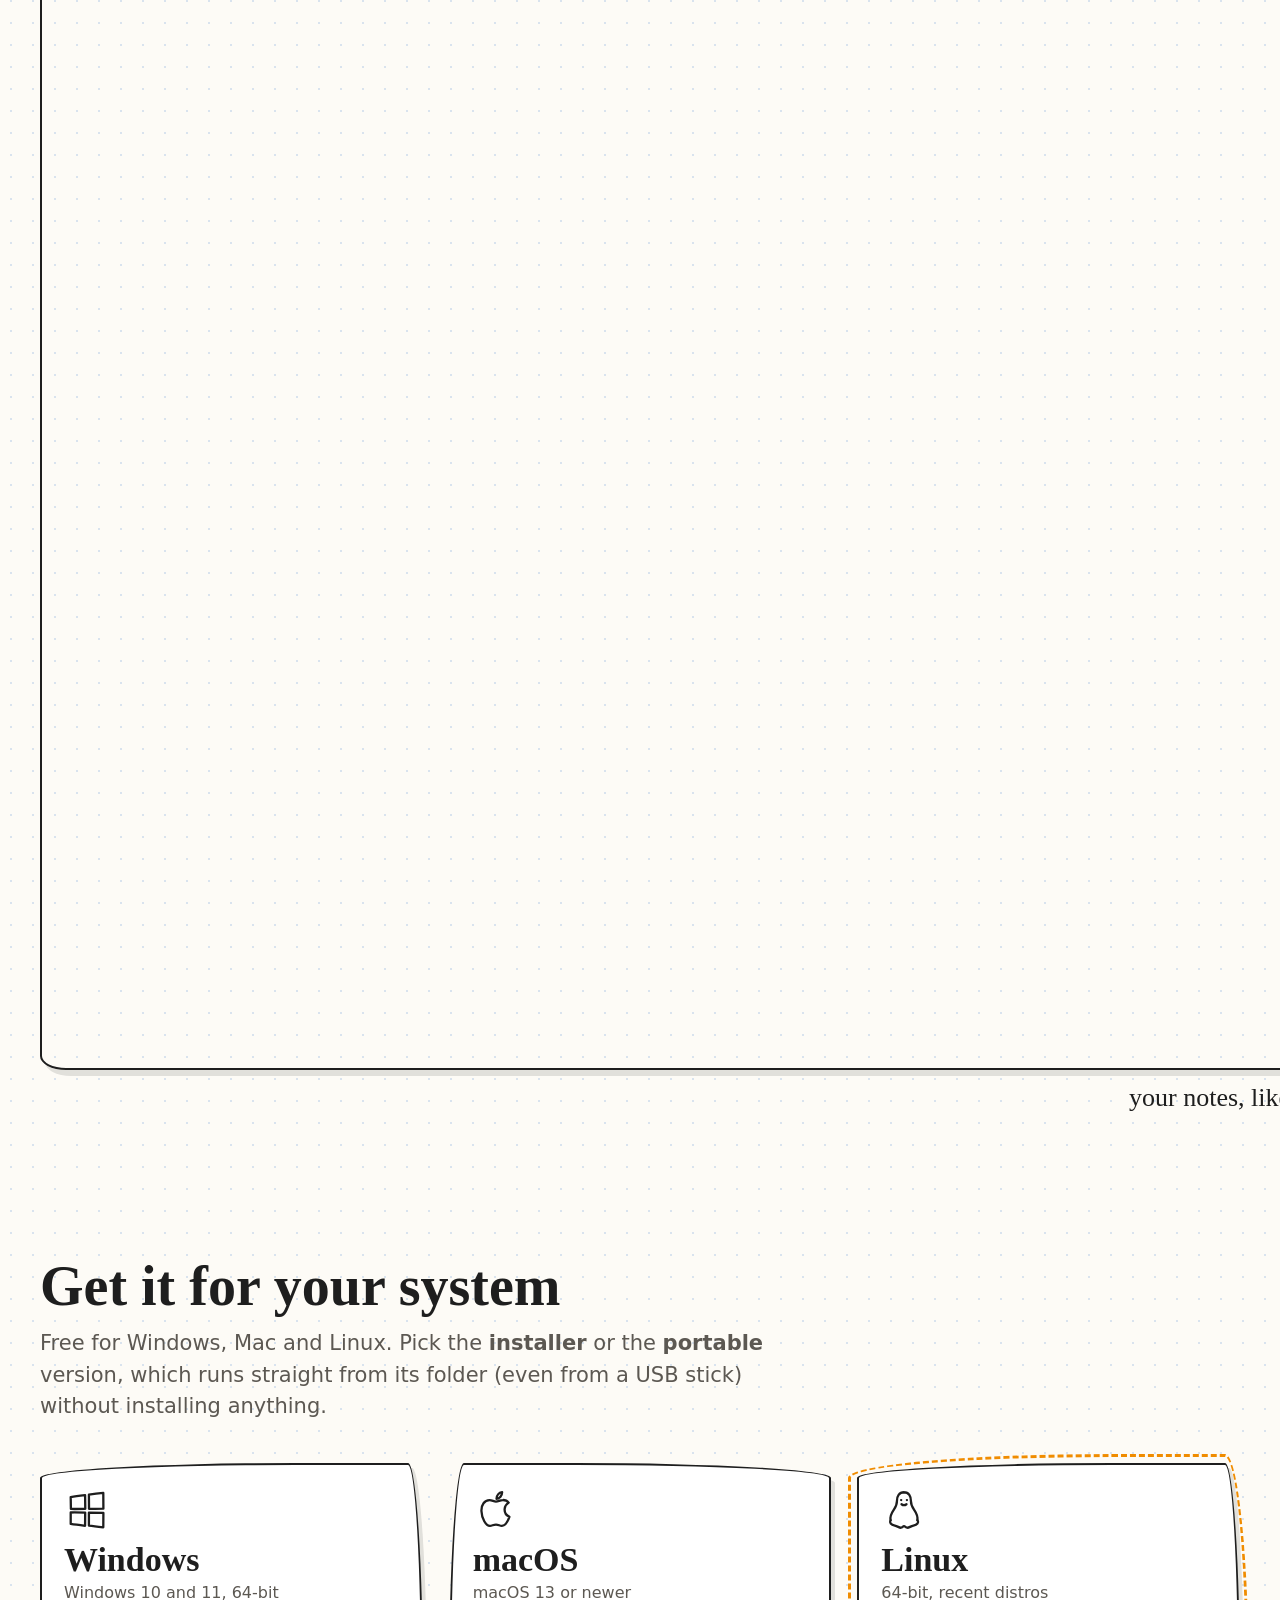
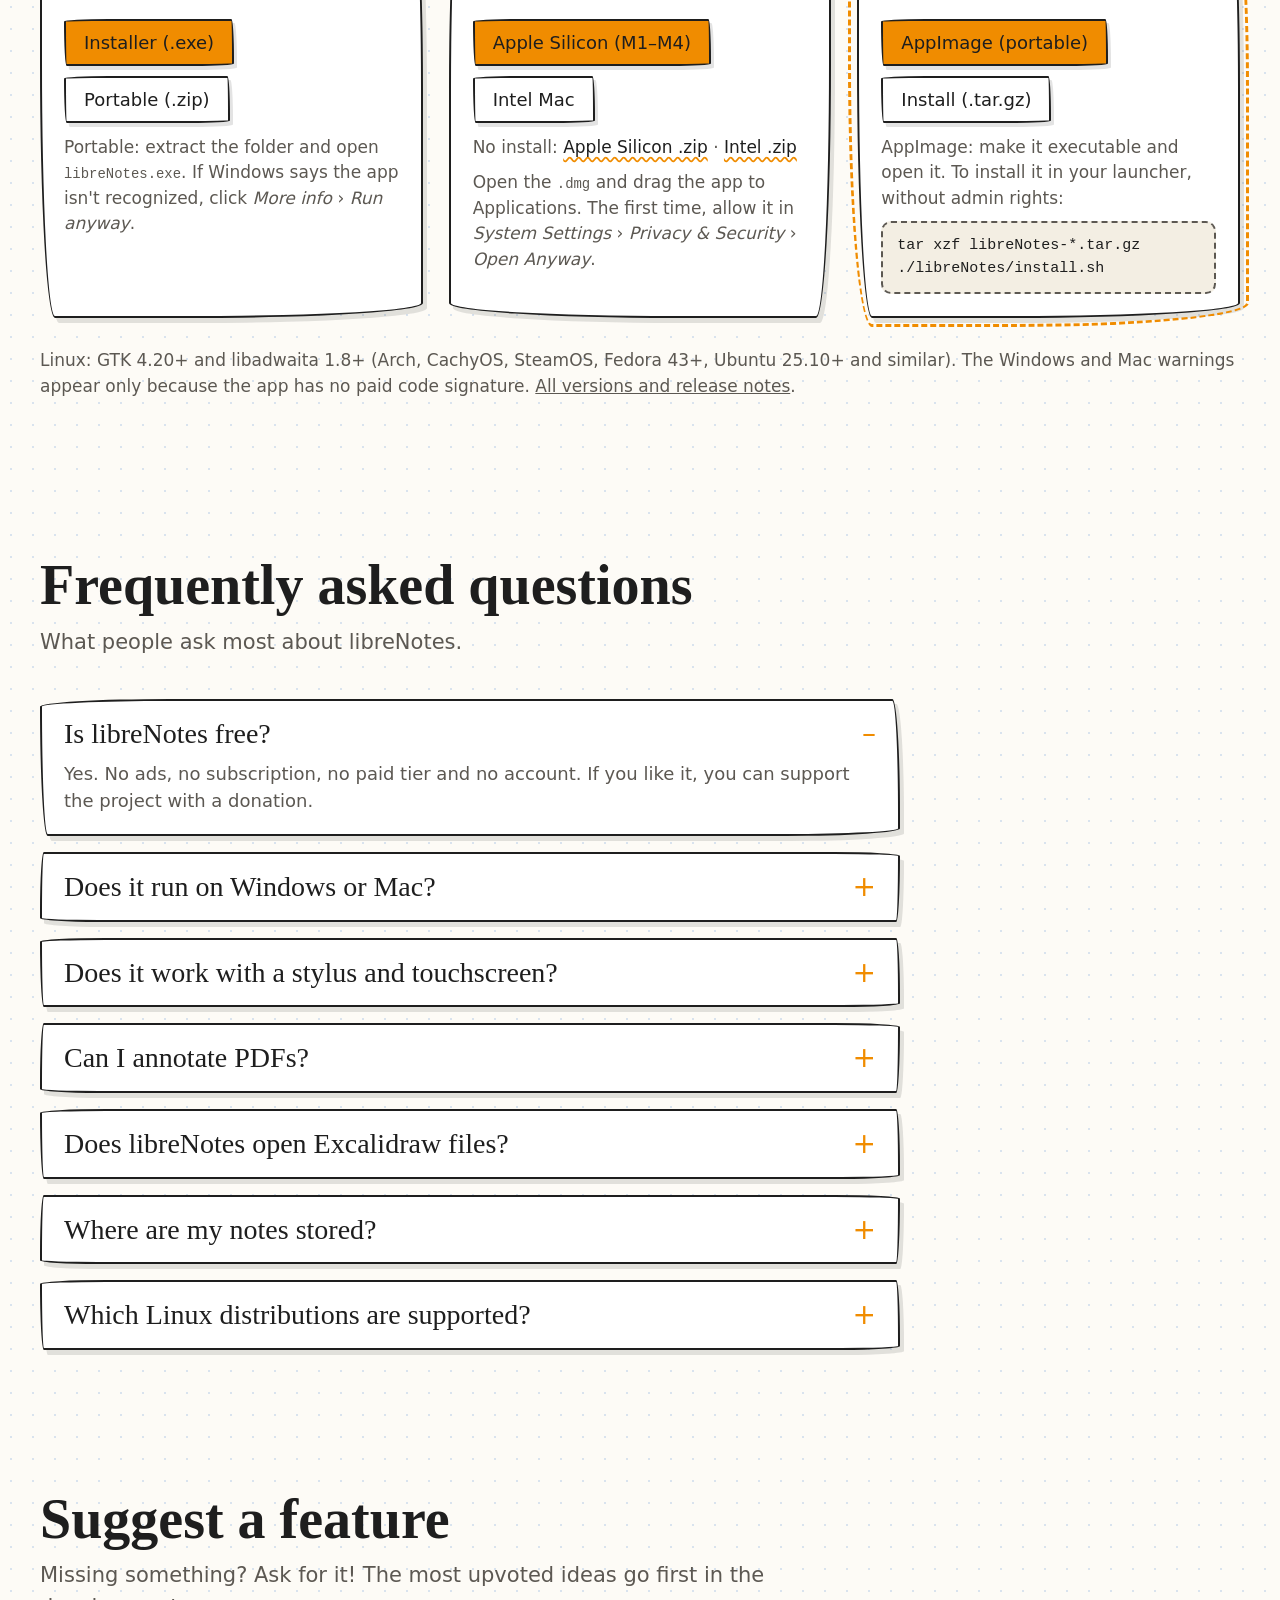
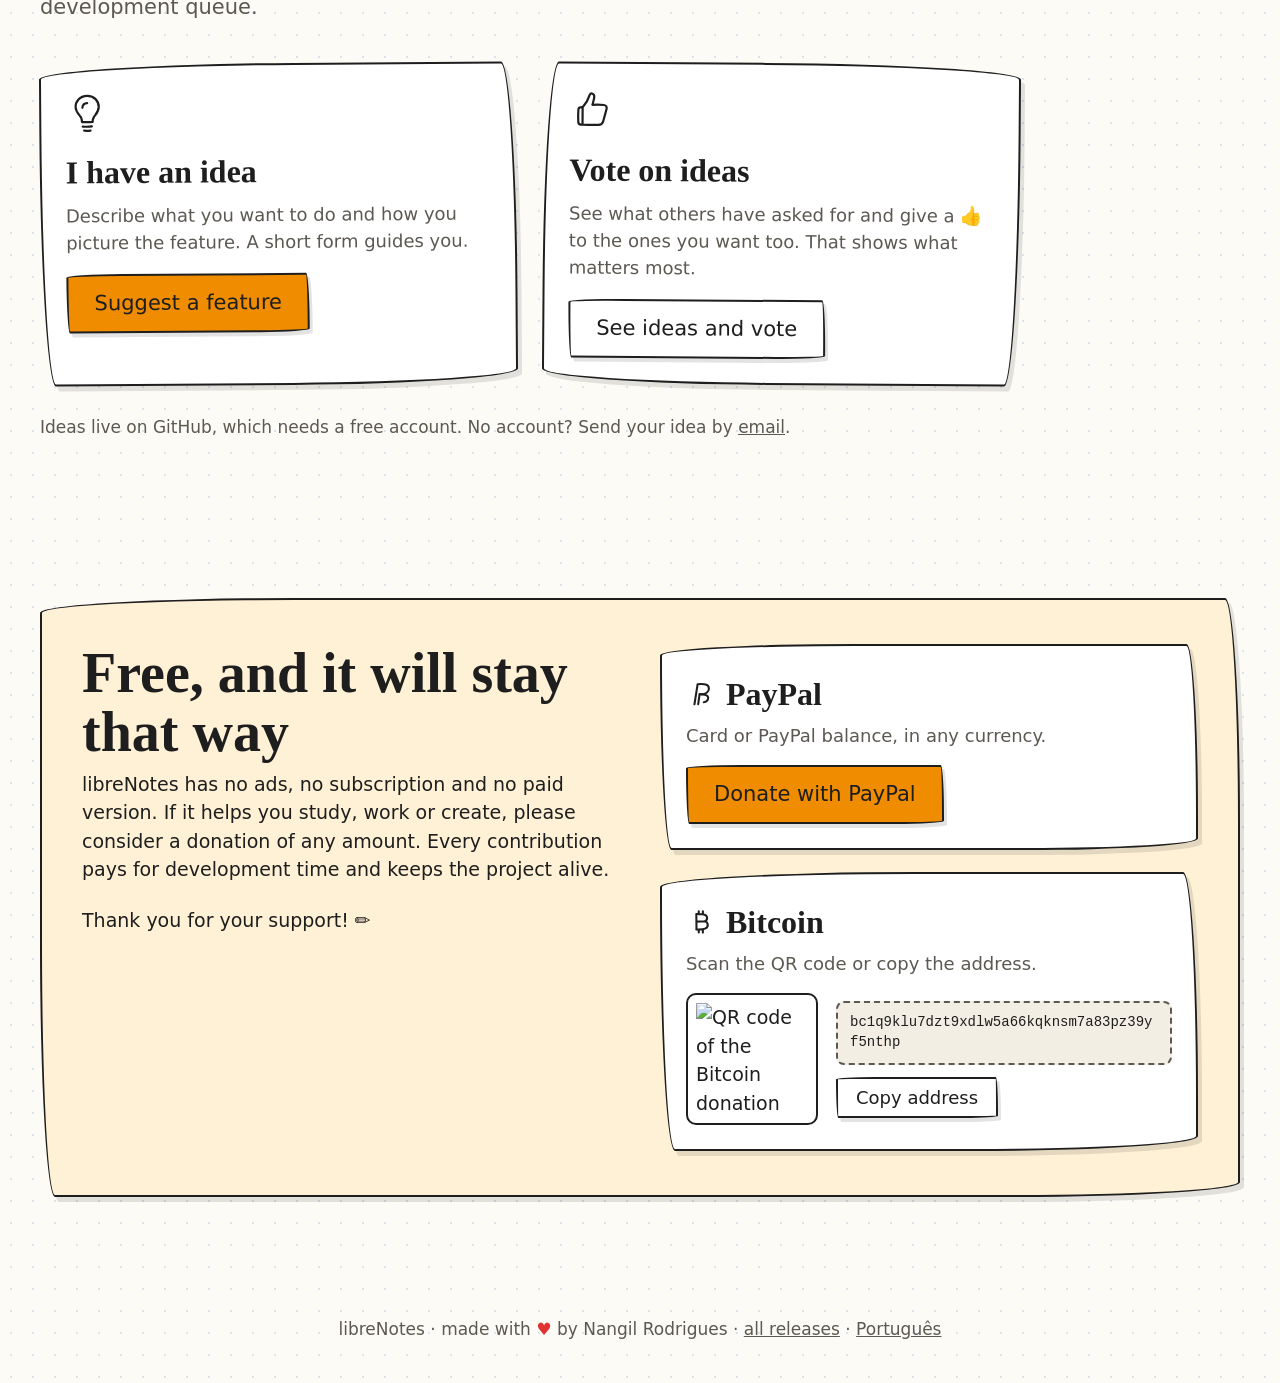
==== commit 9f4732b0: "Site: todas as opções de download no topo e seção por sistema (0.1.2) Windows (instalador e portátil" ====
--- a/en/index.html
+++ b/en/index.html
@@ -3,8 +3,8 @@
 <head>
 <meta charset="utf-8">
 <meta name="viewport" content="width=device-width, initial-scale=1">
-<title>libreNotes: free hand-drawn note-taking app for Linux</title>
-<meta name="description" content="A note-taking app for Linux that looks like a hand-drawn notebook: infinite canvas, pressure-sensitive pens, PDF annotation, folders and 11 paper types. Free, no account, no ads.">
+<title>libreNotes: free hand-drawn note-taking app for Windows, Mac and Linux</title>
+<meta name="description" content="A note-taking app for Windows, Mac and Linux that looks like a hand-drawn notebook: infinite canvas, pressure-sensitive pens, PDF annotation, folders and 11 paper types. Free, no account, no ads.">
 <link rel="canonical" href="https://librenotesapp.github.io/en/">
 <link rel="alternate" hreflang="pt-BR" href="https://librenotesapp.github.io/">
 <link rel="alternate" hreflang="en" href="https://librenotesapp.github.io/en/">
@@ -19,14 +19,14 @@
 <meta property="og:locale" content="en_US">
 <meta property="og:locale:alternate" content="pt_BR">
 <meta property="og:url" content="https://librenotesapp.github.io/en/">
-<meta property="og:title" content="libreNotes: hand-drawn notes, free for Linux">
+<meta property="og:title" content="libreNotes: hand-drawn notes, free for Windows, Mac and Linux">
 <meta property="og:description" content="Infinite canvas, pressure-sensitive pens, PDF annotation, folders and 11 paper types. Free, no account, no ads.">
 <meta property="og:image" content="https://librenotesapp.github.io/assets/img/og.jpg">
 <meta property="og:image:width" content="1200">
 <meta property="og:image:height" content="675">
 <meta property="og:image:alt" content="libreNotes editor with a hand-drawn mind map">
 <meta name="twitter:card" content="summary_large_image">
-<meta name="twitter:title" content="libreNotes: hand-drawn notes, free for Linux">
+<meta name="twitter:title" content="libreNotes: hand-drawn notes, free for Windows, Mac and Linux">
 <meta name="twitter:description" content="Infinite canvas, pressure-sensitive pens, PDF annotation and 11 paper types. Free.">
 <meta name="twitter:image" content="https://librenotesapp.github.io/assets/img/og.jpg">
 
@@ -40,12 +40,12 @@
   "@context": "https://schema.org",
   "@type": "SoftwareApplication",
   "name": "libreNotes",
-  "description": "A note-taking app for Linux that looks like a hand-drawn notebook: infinite canvas, pressure-sensitive pens, PDF annotation, folders and 11 paper types.",
+  "description": "A note-taking app for Windows, macOS and Linux that looks like a hand-drawn notebook: infinite canvas, pressure-sensitive pens, PDF annotation, folders and 11 paper types.",
   "url": "https://librenotesapp.github.io/en/",
   "applicationCategory": "ProductivityApplication",
   "applicationSubCategory": "Note-taking",
-  "operatingSystem": "Linux",
-  "softwareVersion": "0.1.1",
+  "operatingSystem": "Windows 10, Windows 11, macOS 13+, Linux",
+  "softwareVersion": "0.1.2",
   "inLanguage": ["en", "pt-BR"],
   "downloadUrl": "https://github.com/librenotesapp/librenotesapp.github.io/releases/latest",
   "installUrl": "https://librenotesapp.github.io/en/#install",
@@ -78,7 +78,7 @@
     { "@type": "Question", "name": "Is libreNotes free?",
       "acceptedAnswer": { "@type": "Answer", "text": "Yes. No ads, no subscription, no paid tier and no account. If you like it, you can support the project with a donation." } },
     { "@type": "Question", "name": "Does it run on Windows or Mac?",
-      "acceptedAnswer": { "@type": "Answer", "text": "For now it runs on 64-bit Linux only. Windows and macOS versions are planned." } },
+      "acceptedAnswer": { "@type": "Answer", "text": "Yes. There is an installer and a portable version for Windows 10 and 11 (64-bit), and builds for macOS 13 or newer on both Apple Silicon and Intel Macs. On Linux there is an AppImage and an installable package." } },
     { "@type": "Question", "name": "Does it work with a stylus and touchscreen?",
       "acceptedAnswer": { "@type": "Answer", "text": "Yes. It supports pen pressure and tilt, the eraser tip and the side buttons. It has palm rejection and touch gestures: two-finger tap to undo, three-finger tap to redo." } },
     { "@type": "Question", "name": "Can I annotate PDFs?",
@@ -86,7 +86,7 @@
     { "@type": "Question", "name": "Does libreNotes open Excalidraw files?",
       "acceptedAnswer": { "@type": "Answer", "text": "Yes. It imports .excalidraw files and .excalidrawlib libraries. Notes are saved in its own .lnote format." } },
     { "@type": "Question", "name": "Where are my notes stored?",
-      "acceptedAnswer": { "@type": "Answer", "text": "On your computer, in ~/.local/share/librenotes. Nothing goes to the cloud unless you ask, and notes can be password-protected." } },
+      "acceptedAnswer": { "@type": "Answer", "text": "On your computer: in ~/.local/share/librenotes on Linux, %APPDATA%\\librenotes on Windows and ~/Library/Application Support/librenotes on Mac. With the portable version, a librenotes-data folder next to the app keeps your notes with it. Nothing goes to the cloud unless you ask, and notes can be password-protected." } },
     { "@type": "Question", "name": "Which Linux distributions are supported?",
       "acceptedAnswer": { "@type": "Answer", "text": "Any distribution with GTK 4.20 or newer and libadwaita 1.8 or newer, such as Arch, CachyOS, SteamOS, Fedora 43+ and Ubuntu 25.10+." } }
   ]
@@ -100,7 +100,7 @@
     <a class="brand" href="./"><img src="../assets/img/icon.svg" alt="" width="40" height="40">libreNotes</a>
     <nav aria-label="Sections">
       <a href="#features">Features</a>
-      <a href="#install">Install</a>
+      <a href="#download-section">Download</a>
       <a href="#faq">FAQ</a>
       <a href="#ideas">Ideas</a>
       <a href="#support">Donate</a>
@@ -114,15 +114,25 @@
     <div class="wrap">
       <div>
         <h1>Your ideas in a <span class="hl">hand-drawn</span> notebook</h1>
-        <p class="lead">The note-taking app for Linux with an infinite canvas to sketch, plan and study. Pressure-sensitive pens, PDF annotation, folders and eleven paper types. Free, no account, no ads.</p>
-        <div class="cta">
-          <a class="btn primary" href="https://github.com/librenotesapp/librenotesapp.github.io/releases/latest" id="download">
-            <svg viewBox="0 0 24 24" fill="none" stroke="currentColor" stroke-width="2" stroke-linecap="round" stroke-linejoin="round" aria-hidden="true"><path d="M12 3.5c.2 4 .1 8 0 12M7 11.2c1.8 1.6 3.3 3.2 5 4.8 1.6-1.7 3.2-3.4 5-5M4.5 19.5c5 .4 10 .3 15-.1"/></svg>
-            Free download for Linux
-          </a>
-          <a class="btn" href="#install">How to install</a>
-        </div>
-        <p class="meta">Version <span id="version">0.1.1</span> · Linux x86_64 · Windows and macOS not yet</p>
+        <p class="lead">The note-taking app for Windows, Mac and Linux with an infinite canvas to sketch, plan and study. Pressure-sensitive pens, PDF annotation, folders and eleven paper types. Free, no account, no ads.</p>
+        <div class="hero-dl sketchy" aria-label="Download libreNotes">
+          <p class="hero-dl-title"><svg viewBox="0 0 24 24" fill="none" stroke="currentColor" stroke-width="2" stroke-linecap="round" stroke-linejoin="round" aria-hidden="true"><path d="M12 3.5c.2 4 .1 8 0 12M7 11.2c1.8 1.6 3.3 3.2 5 4.8 1.6-1.7 3.2-3.4 5-5M4.5 19.5c5 .4 10 .3 15-.1"/></svg>Free download</p>
+          <div class="hero-os" id="hero-windows">
+            <span class="os-name">Windows</span>
+            <span class="os-links"><a class="btn tiny primary" href="https://github.com/librenotesapp/librenotesapp.github.io/releases/download/v0.1.2/libreNotes-0.1.2-windows-x86_64-setup.exe" data-asset="windows-x86_64-setup.exe">Installer (.exe)</a> <a class="btn tiny" href="https://github.com/librenotesapp/librenotesapp.github.io/releases/download/v0.1.2/libreNotes-0.1.2-windows-x86_64-portable.zip" data-asset="windows-x86_64-portable.zip">Portable (.zip)</a></span>
+          </div>
+          <div class="hero-os" id="hero-mac">
+            <span class="os-name">macOS</span>
+            <span class="os-links"><a class="btn tiny primary" href="https://github.com/librenotesapp/librenotesapp.github.io/releases/download/v0.1.2/libreNotes-0.1.2-macos-arm64.dmg" data-asset="macos-arm64.dmg">Apple Silicon (.dmg)</a> <a class="btn tiny" href="https://github.com/librenotesapp/librenotesapp.github.io/releases/download/v0.1.2/libreNotes-0.1.2-macos-x86_64.dmg" data-asset="macos-x86_64.dmg">Intel (.dmg)</a></span>
+            <span class="more">No install: <a class="link" href="https://github.com/librenotesapp/librenotesapp.github.io/releases/download/v0.1.2/libreNotes-0.1.2-macos-arm64.zip" data-asset="macos-arm64.zip">Apple Silicon .zip</a> · <a class="link" href="https://github.com/librenotesapp/librenotesapp.github.io/releases/download/v0.1.2/libreNotes-0.1.2-macos-x86_64.zip" data-asset="macos-x86_64.zip">Intel .zip</a></span>
+          </div>
+          <div class="hero-os" id="hero-linux">
+            <span class="os-name">Linux</span>
+            <span class="os-links"><a class="btn tiny primary" href="https://github.com/librenotesapp/librenotesapp.github.io/releases/download/v0.1.2/libreNotes-0.1.2-linux-x86_64.AppImage" data-asset="linux-x86_64.AppImage">AppImage (portable)</a> <a class="btn tiny" href="https://github.com/librenotesapp/librenotesapp.github.io/releases/download/v0.1.2/libreNotes-0.1.2-linux-x86_64.tar.gz" data-asset="linux-x86_64.tar.gz">Install (.tar.gz)</a></span>
+          </div>
+          <a class="hero-dl-help link" href="#download-section">Which one? See the instructions</a>
+        </div>
+        <p class="meta">Version <span id="version">0.1.2</span> · Windows · macOS · Linux · portable too</p>
       </div>
       <div class="shot">
         <img src="../assets/img/editor.webp" width="2560" height="1440" fetchpriority="high" alt="libreNotes editor with a hand-drawn mind map and the pen panel open">
@@ -191,26 +201,44 @@
 
   <section id="install">
     <div class="wrap">
-      <h2>Install in a minute</h2>
-      <p class="sub">No admin password needed: libreNotes goes into your home folder and shows up in your app launcher. The app is available in English and Portuguese.</p>
+      <h2 id="download-section">Get it for your system</h2>
+      <p class="sub">Free for Windows, Mac and Linux. Pick the <strong>installer</strong> or the <strong>portable</strong> version, which runs straight from its folder (even from a USB stick) without installing anything.</p>
       <div class="install">
-        <div class="step sketchy">
-          <h3>Download</h3>
-          <p>Grab the <code>.tar.gz</code> file from the latest release.</p>
-          <a class="btn small primary" href="https://github.com/librenotesapp/librenotesapp.github.io/releases/latest">Download</a>
-        </div>
-        <div class="step sketchy">
-          <h3>Extract and install</h3>
-          <p>In a terminal, in the folder where you saved the file:</p>
+        <div class="platform sketchy" id="os-windows">
+          <svg viewBox="0 0 48 48" fill="none" stroke-width="2.4" stroke-linecap="round" stroke-linejoin="round" aria-hidden="true"><path d="M7 10.5c5-.8 10-1.4 15-2l.2 14.3c-5 .1-10 .2-15 .1zM26 8c5-.7 10-1.3 15-1.8l.1 16.4c-5 .1-10 .2-15 .2zM7 26.6c5-.1 10 0 15.1.1L22 40.5c-5-.6-10-1.2-15-2zM26 26.8c5 0 10 .1 15.1.3l-.1 15c-5-.6-10-1.2-15-1.9z"/></svg>
+          <h3>Windows</h3>
+          <p class="os-req">Windows 10 and 11, 64-bit</p>
+          <div class="dl">
+            <a class="btn small primary" href="https://github.com/librenotesapp/librenotesapp.github.io/releases/download/v0.1.2/libreNotes-0.1.2-windows-x86_64-setup.exe" data-asset="windows-x86_64-setup.exe">Installer (.exe)</a>
+            <a class="btn small" href="https://github.com/librenotesapp/librenotesapp.github.io/releases/download/v0.1.2/libreNotes-0.1.2-windows-x86_64-portable.zip" data-asset="windows-x86_64-portable.zip">Portable (.zip)</a>
+          </div>
+          <p>Portable: extract the folder and open <code>libreNotes.exe</code>. If Windows says the app isn't recognized, click <em>More info</em> › <em>Run anyway</em>.</p>
+        </div>
+        <div class="platform sketchy" id="os-mac">
+          <svg viewBox="0 0 48 48" fill="none" stroke-width="2.4" stroke-linecap="round" stroke-linejoin="round" aria-hidden="true"><path d="M31 13.6c-2.8 0-4.6 1.6-7 1.6s-4-1.5-6.8-1.5C12 13.8 8.6 18.4 8.8 25c.3 7.6 4.6 15.8 9 15.6 2.2-.1 3.4-1.4 6.2-1.4s3.8 1.4 6.2 1.3c3.6-.1 6.4-5.4 7.8-9.4-3.6-1.6-5.2-4.8-5-8.2.2-3 2-5.2 4.2-6.6-1.8-2.2-4-2.8-6.2-2.7zM24.6 12.4c-.2-3.6 2.4-6.6 5.8-7-.1 3.6-2.6 6.8-5.8 7z"/></svg>
+          <h3>macOS</h3>
+          <p class="os-req">macOS 13 or newer</p>
+          <div class="dl">
+            <a class="btn small primary" href="https://github.com/librenotesapp/librenotesapp.github.io/releases/download/v0.1.2/libreNotes-0.1.2-macos-arm64.dmg" data-asset="macos-arm64.dmg">Apple Silicon (M1–M4)</a>
+            <a class="btn small" href="https://github.com/librenotesapp/librenotesapp.github.io/releases/download/v0.1.2/libreNotes-0.1.2-macos-x86_64.dmg" data-asset="macos-x86_64.dmg">Intel Mac</a>
+          </div>
+          <p class="alt">No install: <a class="link" href="https://github.com/librenotesapp/librenotesapp.github.io/releases/download/v0.1.2/libreNotes-0.1.2-macos-arm64.zip" data-asset="macos-arm64.zip">Apple Silicon .zip</a> · <a class="link" href="https://github.com/librenotesapp/librenotesapp.github.io/releases/download/v0.1.2/libreNotes-0.1.2-macos-x86_64.zip" data-asset="macos-x86_64.zip">Intel .zip</a></p>
+          <p>Open the <code>.dmg</code> and drag the app to Applications. The first time, allow it in <em>System Settings</em> › <em>Privacy &amp; Security</em> › <em>Open Anyway</em>.</p>
+        </div>
+        <div class="platform sketchy" id="os-linux">
+          <svg viewBox="0 0 48 48" fill="none" stroke-width="2.4" stroke-linecap="round" stroke-linejoin="round" aria-hidden="true"><path d="M24 5.5c-5 .1-7.6 4-7.4 9.4.1 3-1 5.4-3 8.4-2.6 3.8-4.4 8-3.6 11.4M24 5.5c5 0 7.4 4.2 7.3 9.6-.1 3 1 5.2 3 8.2 2.6 3.8 4.4 8 3.6 11.4"/><path d="M10 34.7c-1.6 2.6.4 4.8 4.4 5.6 3 .6 4.6 2.4 6.4 2.2 1.6-.2 2-1.6 3.2-1.6s1.8 1.4 3.4 1.6c1.8.2 3.4-1.6 6.4-2.2 4-.8 6-3 4.4-5.6M21 13.6h.1M27 13.6h.1M21.4 18c1.6 1.2 3.6 1.2 5.2 0"/></svg>
+          <h3>Linux</h3>
+          <p class="os-req">64-bit, recent distros</p>
+          <div class="dl">
+            <a class="btn small primary" href="https://github.com/librenotesapp/librenotesapp.github.io/releases/download/v0.1.2/libreNotes-0.1.2-linux-x86_64.AppImage" data-asset="linux-x86_64.AppImage">AppImage (portable)</a>
+            <a class="btn small" href="https://github.com/librenotesapp/librenotesapp.github.io/releases/download/v0.1.2/libreNotes-0.1.2-linux-x86_64.tar.gz" data-asset="linux-x86_64.tar.gz">Install (.tar.gz)</a>
+          </div>
+          <p>AppImage: make it executable and open it. To install it in your launcher, without admin rights:</p>
           <pre>tar xzf libreNotes-*.tar.gz
 ./libreNotes/install.sh</pre>
         </div>
-        <div class="step sketchy">
-          <h3>Open and sketch</h3>
-          <p>Look for <strong>libreNotes</strong> in your launcher. To update, run the new version's <code>install.sh</code>.</p>
-        </div>
-      </div>
-      <p class="req">Requires 64-bit Linux with GTK 4.20+ and libadwaita 1.8+ (Arch, CachyOS, SteamOS, Fedora 43+, Ubuntu 25.10+ and similar). To uninstall: <code>./libreNotes/install.sh --remove</code>. Your notes are kept.</p>
+      </div>
+      <p class="req">Linux: GTK 4.20+ and libadwaita 1.8+ (Arch, CachyOS, SteamOS, Fedora 43+, Ubuntu 25.10+ and similar). The Windows and Mac warnings appear only because the app has no paid code signature. <a href="https://github.com/librenotesapp/librenotesapp.github.io/releases">All versions and release notes</a>.</p>
     </div>
   </section>
 
@@ -225,7 +253,7 @@
         </details>
         <details class="sketchy">
           <summary>Does it run on Windows or Mac?</summary>
-          <p>For now it runs on 64-bit Linux only. Windows and macOS versions are planned.</p>
+          <p>Yes. There is an installer and a portable version for Windows 10 and 11 (64-bit), and builds for macOS 13 or newer on both Apple Silicon and Intel Macs. On Linux there is an AppImage and an installable package.</p>
         </details>
         <details class="sketchy">
           <summary>Does it work with a stylus and touchscreen?</summary>
@@ -241,7 +269,7 @@
         </details>
         <details class="sketchy">
           <summary>Where are my notes stored?</summary>
-          <p>On your computer, in <code>~/.local/share/librenotes</code>. Nothing goes to the cloud unless you ask, and notes can be password-protected.</p>
+          <p>On your computer: in <code>~/.local/share/librenotes</code> on Linux, <code>%APPDATA%\librenotes</code> on Windows and <code>~/Library/Application Support/librenotes</code> on Mac. With the portable version, a <code>librenotes-data</code> folder next to the app keeps your notes with it. Nothing goes to the cloud unless you ask, and notes can be password-protected.</p>
         </details>
         <details class="sketchy">
           <summary>Which Linux distributions are supported?</summary>
--- a/assets/style.css
+++ b/assets/style.css
@@ -0,0 +1,235 @@
+@font-face { font-family: "Caveat"; src: url("fonts/Caveat.ttf") format("truetype"); font-weight: 400 700; font-display: swap; }
+@font-face { font-family: "Patrick Hand"; src: url("fonts/PatrickHand.ttf") format("truetype"); font-display: swap; }
+
+:root {
+  --paper: #fdfbf6;
+  --paper-shade: #f3eee3;
+  --ink: #1e1e1e;
+  --ink-soft: #5c5852;
+  --rule: #d9e3ee;
+  --accent: #f08c00;
+  --accent-ink: #1e1e1e;
+  --accent-wash: #fff1d6;
+  --sticky: #fff3a3;
+  --card: #ffffff;
+  --shadow: rgba(30, 30, 30, .12);
+  --hand: "Caveat", "Segoe Print", cursive;
+  --ui: "Patrick Hand", "Comic Neue", system-ui, sans-serif;
+  --sketch: 255px 15px 225px 15px / 15px 225px 15px 255px;
+  --sketch-2: 15px 255px 15px 225px / 225px 15px 255px 15px;
+  /* Capturas: tremor leve, sem comer os cantos da janela. */
+  --frame: 14px 22px 12px 26px / 22px 12px 26px 14px;
+  --frame-2: 24px 12px 22px 14px / 12px 24px 14px 22px;
+}
+@media (prefers-color-scheme: dark) {
+  :root:not([data-theme="light"]) {
+    --paper: #23272a; --paper-shade: #1b1e20; --ink: #e8e6e1; --ink-soft: #a8a49c;
+    --rule: #30363b; --accent: #ffb347; --accent-wash: #4a3a1e; --sticky: #5c5523;
+    --card: #2b3034; --shadow: rgba(0, 0, 0, .35);
+  }
+}
+:root[data-theme="dark"] {
+  --paper: #23272a; --paper-shade: #1b1e20; --ink: #e8e6e1; --ink-soft: #a8a49c;
+  --rule: #30363b; --accent: #ffb347; --accent-wash: #4a3a1e; --sticky: #5c5523;
+  --card: #2b3034; --shadow: rgba(0, 0, 0, .35);
+}
+
+* { box-sizing: border-box; }
+html { scroll-behavior: smooth; }
+body {
+  margin: 0;
+  background-color: var(--paper);
+  background-image: radial-gradient(var(--rule) 1.3px, transparent 1.3px);
+  background-size: 22px 22px;
+  color: var(--ink);
+  font-family: var(--ui);
+  font-size: 19px;
+  line-height: 1.5;
+  overflow-x: hidden;
+}
+a { color: inherit; }
+img { max-width: 100%; height: auto; display: block; }
+.wrap { width: min(1200px, 100% - 32px); margin-inline: auto; }
+
+/* ---------- cabeçalho */
+header { padding: 18px 0; }
+header .wrap { display: flex; align-items: center; gap: 16px; }
+.brand { display: flex; align-items: center; gap: 10px; text-decoration: none; font-family: var(--hand); font-size: 34px; font-weight: 700; }
+.brand img { width: 40px; height: 40px; }
+nav { margin-left: auto; display: flex; gap: 22px; }
+nav a { text-decoration: none; color: var(--ink-soft); }
+nav a:hover { color: var(--ink); text-decoration: underline wavy var(--accent); text-underline-offset: 5px; }
+
+/* ---------- elementos "desenhados" */
+.sketchy {
+  border: 2.5px solid var(--ink);
+  border-radius: var(--sketch);
+  box-shadow: 4px 5px 0 var(--shadow);
+}
+.btn {
+  display: inline-flex; align-items: center; gap: 10px;
+  padding: 12px 26px;
+  font-family: var(--ui); font-size: 21px; text-decoration: none;
+  color: var(--ink); background: var(--card);
+  border: 2.5px solid var(--ink); border-radius: var(--sketch);
+  box-shadow: 3px 4px 0 var(--shadow);
+  cursor: pointer;
+  transition: transform .15s, box-shadow .15s;
+}
+.btn:hover { transform: rotate(-1.5deg) translateY(-2px); box-shadow: 5px 7px 0 var(--shadow); }
+.btn:active { transform: translateY(1px); box-shadow: 1px 2px 0 var(--shadow); }
+.btn.primary { background: var(--accent); color: var(--accent-ink); border-color: #1e1e1e; }
+.btn svg { width: 22px; height: 22px; flex: none; }
+.hl { background: linear-gradient(transparent 55%, color-mix(in srgb, var(--accent) 45%, transparent) 55% 90%, transparent 90%); padding: 0 4px; }
+
+/* ---------- hero */
+.hero { padding: 40px 0 70px; }
+.hero .wrap { display: grid; grid-template-columns: 0.85fr 1.35fr; gap: 44px; align-items: center; }
+.hero h1 { font-family: var(--hand); font-weight: 700; font-size: clamp(44px, 5.3vw, 70px); line-height: 1; margin: 0 0 20px; }
+.hero p.lead { font-size: 22px; color: var(--ink-soft); margin: 0 0 30px; max-width: 30em; }
+.cta { display: flex; flex-wrap: wrap; gap: 14px; align-items: center; }
+.meta { margin-top: 16px; font-size: 16px; color: var(--ink-soft); }
+.shot { position: relative; }
+.shot img { border: 2.5px solid var(--ink); border-radius: var(--frame); box-shadow: 6px 8px 0 var(--shadow); transform: rotate(1.2deg); background: var(--paper); }
+.sticky-note {
+  position: absolute; left: -26px; bottom: -30px;
+  background: var(--sticky); color: var(--ink);
+  font-family: var(--hand); font-size: 26px; line-height: 1.1;
+  padding: 14px 18px; transform: rotate(-5deg);
+  box-shadow: 3px 5px 0 var(--shadow); max-width: 200px;
+}
+
+/* ---------- seções */
+section { padding: 70px 0; }
+h2 { font-family: var(--hand); font-weight: 700; font-size: clamp(40px, 5vw, 56px); line-height: 1.05; margin: 0 0 12px; }
+.sub { color: var(--ink-soft); font-size: 21px; margin: 0 0 40px; max-width: 36em; }
+
+.features { display: grid; grid-template-columns: repeat(3, 1fr); gap: 26px; }
+.feature { background: var(--card); padding: 24px 24px 20px; }
+.feature:nth-child(3n+1) { transform: rotate(-.6deg); }
+.feature:nth-child(3n+2) { transform: rotate(.5deg); border-radius: var(--sketch-2); }
+.feature:nth-child(3n) { transform: rotate(-.3deg); }
+.feature svg { width: 44px; height: 44px; margin-bottom: 8px; stroke: var(--ink); }
+.feature h3 { font-family: var(--hand); font-size: 32px; line-height: 1.1; margin: 0 0 6px; }
+.feature p { margin: 0; color: var(--ink-soft); font-size: 18px; }
+
+.gallery { display: grid; grid-template-columns: 1fr 1fr; gap: 28px; align-items: start; }
+.gallery figure { margin: 0; }
+.gallery img { border: 2.5px solid var(--ink); border-radius: var(--frame); box-shadow: 5px 6px 0 var(--shadow); }
+.gallery figure:nth-child(2) img { border-radius: var(--frame-2); }
+.gallery figcaption { font-family: var(--hand); font-size: 26px; margin-top: 8px; text-align: center; }
+.gallery .stack { display: grid; gap: 28px; }
+
+/* ---------- instalar */
+.install { display: grid; grid-template-columns: repeat(3, 1fr); gap: 26px; counter-reset: step; }
+.step { background: var(--card); padding: 22px; position: relative; }
+.step::before {
+  counter-increment: step; content: counter(step);
+  position: absolute; top: -22px; left: 18px;
+  width: 44px; height: 44px; display: grid; place-items: center;
+  background: var(--accent); color: #1e1e1e; font-family: var(--hand); font-size: 30px; font-weight: 700;
+  border: 2.5px solid #1e1e1e; border-radius: 50% 45% 52% 48%;
+}
+.step h3 { font-family: var(--hand); font-size: 30px; margin: 10px 0 6px; }
+.step p { margin: 0 0 12px; color: var(--ink-soft); font-size: 18px; }
+.platform { background: var(--card); padding: 22px; display: flex; flex-direction: column; gap: 10px; }
+.platform:nth-child(2) { border-radius: var(--sketch-2); }
+.platform.current { outline: 3px dashed var(--accent); outline-offset: 6px; }
+.platform > svg { width: 46px; height: 46px; stroke: var(--ink); }
+.platform h3 { font-family: var(--hand); font-size: 34px; line-height: 1; margin: 0; }
+.platform p { margin: 0; color: var(--ink-soft); font-size: 17px; }
+.platform .os-req { font-size: 16px; margin-top: -6px; }
+.dl { display: flex; flex-wrap: wrap; gap: 10px; margin: 4px 0 2px; }
+.dl .btn { font-size: 17px; padding: 8px 14px; }
+.platform a.link { color: var(--ink); text-decoration: underline wavy var(--accent); text-underline-offset: 4px; }
+pre {
+  margin: 0; padding: 12px 14px; overflow-x: auto;
+  background: var(--paper-shade); border: 2px dashed var(--ink-soft); border-radius: 10px;
+  font: 15px/1.5 ui-monospace, "Fira Code", monospace;
+}
+code { font: .82em ui-monospace, "Fira Code", monospace; }
+.req { margin-top: 30px; font-size: 17px; color: var(--ink-soft); }
+
+/* ---------- apoiar */
+.support { background: var(--accent-wash); padding: 44px 40px; }
+.support .grid { display: grid; grid-template-columns: 1fr 1fr; gap: 40px; align-items: start; }
+.support h2 { margin-bottom: 8px; }
+.support p { margin: 0 0 22px; }
+.donate { background: var(--card); padding: 24px; }
+.donate h3 { font-family: var(--hand); font-size: 32px; margin: 0 0 4px; display: flex; align-items: center; gap: 10px; }
+.donate h3 svg { width: 30px; height: 30px; }
+.donate p { color: var(--ink-soft); font-size: 18px; margin: 0 0 16px; }
+.btc { display: grid; grid-template-columns: 132px 1fr; gap: 18px; align-items: center; }
+.qr { background: #fff; padding: 8px; border: 2px solid var(--ink); border-radius: 10px; }
+.addr {
+  font: 14px/1.4 ui-monospace, "Fira Code", monospace; word-break: break-all;
+  background: var(--paper-shade); padding: 10px 12px; border-radius: 8px; margin-bottom: 12px;
+  border: 2px dashed var(--ink-soft);
+}
+.btn.small { font-size: 18px; padding: 8px 18px; }
+.btn.soon, a.link.soon { opacity: .55; }
+.btn.soon.primary { background: var(--card); }
+.btn.tiny { font-size: 16px; padding: 5px 12px; box-shadow: 2px 3px 0 var(--shadow); }
+
+/* Topo: todas as opções de download. */
+.hero-dl { background: var(--card); padding: 16px 18px; display: grid; gap: 10px; max-width: 34em; }
+.hero-dl-title { display: flex; align-items: center; gap: 8px; margin: 0; font-family: var(--hand); font-size: 30px; line-height: 1; }
+.hero-dl-title svg { width: 24px; height: 24px; }
+.hero-os { display: grid; grid-template-columns: 84px 1fr; gap: 4px 10px; align-items: center; padding: 6px 8px; border-radius: 10px; }
+.hero-os.current { background: var(--accent-wash); }
+.hero-os .os-name { font-weight: 700; font-size: 18px; }
+.hero-os .os-links { display: flex; flex-wrap: wrap; gap: 8px; }
+.hero-os .more { grid-column: 2; font-size: 15px; color: var(--ink-soft); }
+.hero-dl a.link, .hero-os a.link { color: var(--ink); text-decoration: underline wavy var(--accent); text-underline-offset: 4px; }
+.hero-dl-help { font-size: 16px; justify-self: start; }
+@media (max-width: 480px) { .hero-os { grid-template-columns: 1fr; } .hero-os .more { grid-column: 1; } }
+.copied { color: var(--accent); font-size: 17px; margin-left: 10px; opacity: 0; transition: opacity .2s; }
+.copied.show { opacity: 1; }
+
+footer { padding: 50px 0 40px; color: var(--ink-soft); font-size: 17px; text-align: center; }
+footer .heart { color: #e03131; }
+
+@media (max-width: 900px) {
+  .hero .wrap, .gallery, .support .grid { grid-template-columns: 1fr; }
+  .features, .install { grid-template-columns: 1fr 1fr; }
+  .sticky-note { left: auto; right: 6px; bottom: -34px; font-size: 22px; }
+}
+@media (max-width: 620px) {
+  body { font-size: 18px; }
+  nav { display: none; }
+  .features, .install { grid-template-columns: 1fr; gap: 34px; }
+  .support { padding: 30px 20px; }
+  .btc { grid-template-columns: 1fr; }
+  .qr { width: 150px; }
+  .sticky-note { bottom: -44px; right: 4px; font-size: 19px; padding: 8px 12px; max-width: 160px; }
+  section { padding: 50px 0; }
+}
+@media (prefers-reduced-motion: reduce) {
+  html { scroll-behavior: auto; }
+  .btn, .btn:hover { transition: none; transform: none; }
+}
+
+/* ---------- idioma */
+.lang { margin-left: 6px; font-size: 16px; padding: 4px 12px; border: 2px solid var(--ink-soft); border-radius: var(--sketch); text-decoration: none; color: var(--ink-soft); }
+.lang:hover { color: var(--ink); border-color: var(--ink); }
+
+/* ---------- perguntas frequentes */
+.faq { display: grid; gap: 16px; max-width: 860px; }
+.faq details { background: var(--card); padding: 16px 22px; }
+.faq details:nth-child(even) { border-radius: var(--sketch-2); }
+.faq summary { cursor: pointer; font-family: var(--hand); font-size: 28px; line-height: 1.2; list-style: none; display: flex; justify-content: space-between; gap: 16px; }
+.faq summary::-webkit-details-marker { display: none; }
+.faq summary::after { content: "+"; font-family: var(--ui); color: var(--accent); flex: none; }
+.faq details[open] summary::after { content: "–"; }
+.faq p { margin: 10px 0 4px; color: var(--ink-soft); font-size: 18px; }
+@media (max-width: 620px) { .lang { margin-left: auto; } }
+
+/* ---------- sugestões */
+.ideas { display: grid; grid-template-columns: 1fr 1fr; gap: 26px; max-width: 980px; }
+.idea { background: var(--card); padding: 24px; }
+.idea:nth-child(2) { border-radius: var(--sketch-2); transform: rotate(.4deg); }
+.idea:nth-child(1) { transform: rotate(-.4deg); }
+.idea svg { width: 44px; height: 44px; margin-bottom: 6px; stroke: var(--ink); }
+.idea h3 { font-family: var(--hand); font-size: 32px; margin: 0 0 6px; }
+.idea p { margin: 0 0 18px; color: var(--ink-soft); font-size: 18px; }
+@media (max-width: 620px) { .ideas { grid-template-columns: 1fr; } }
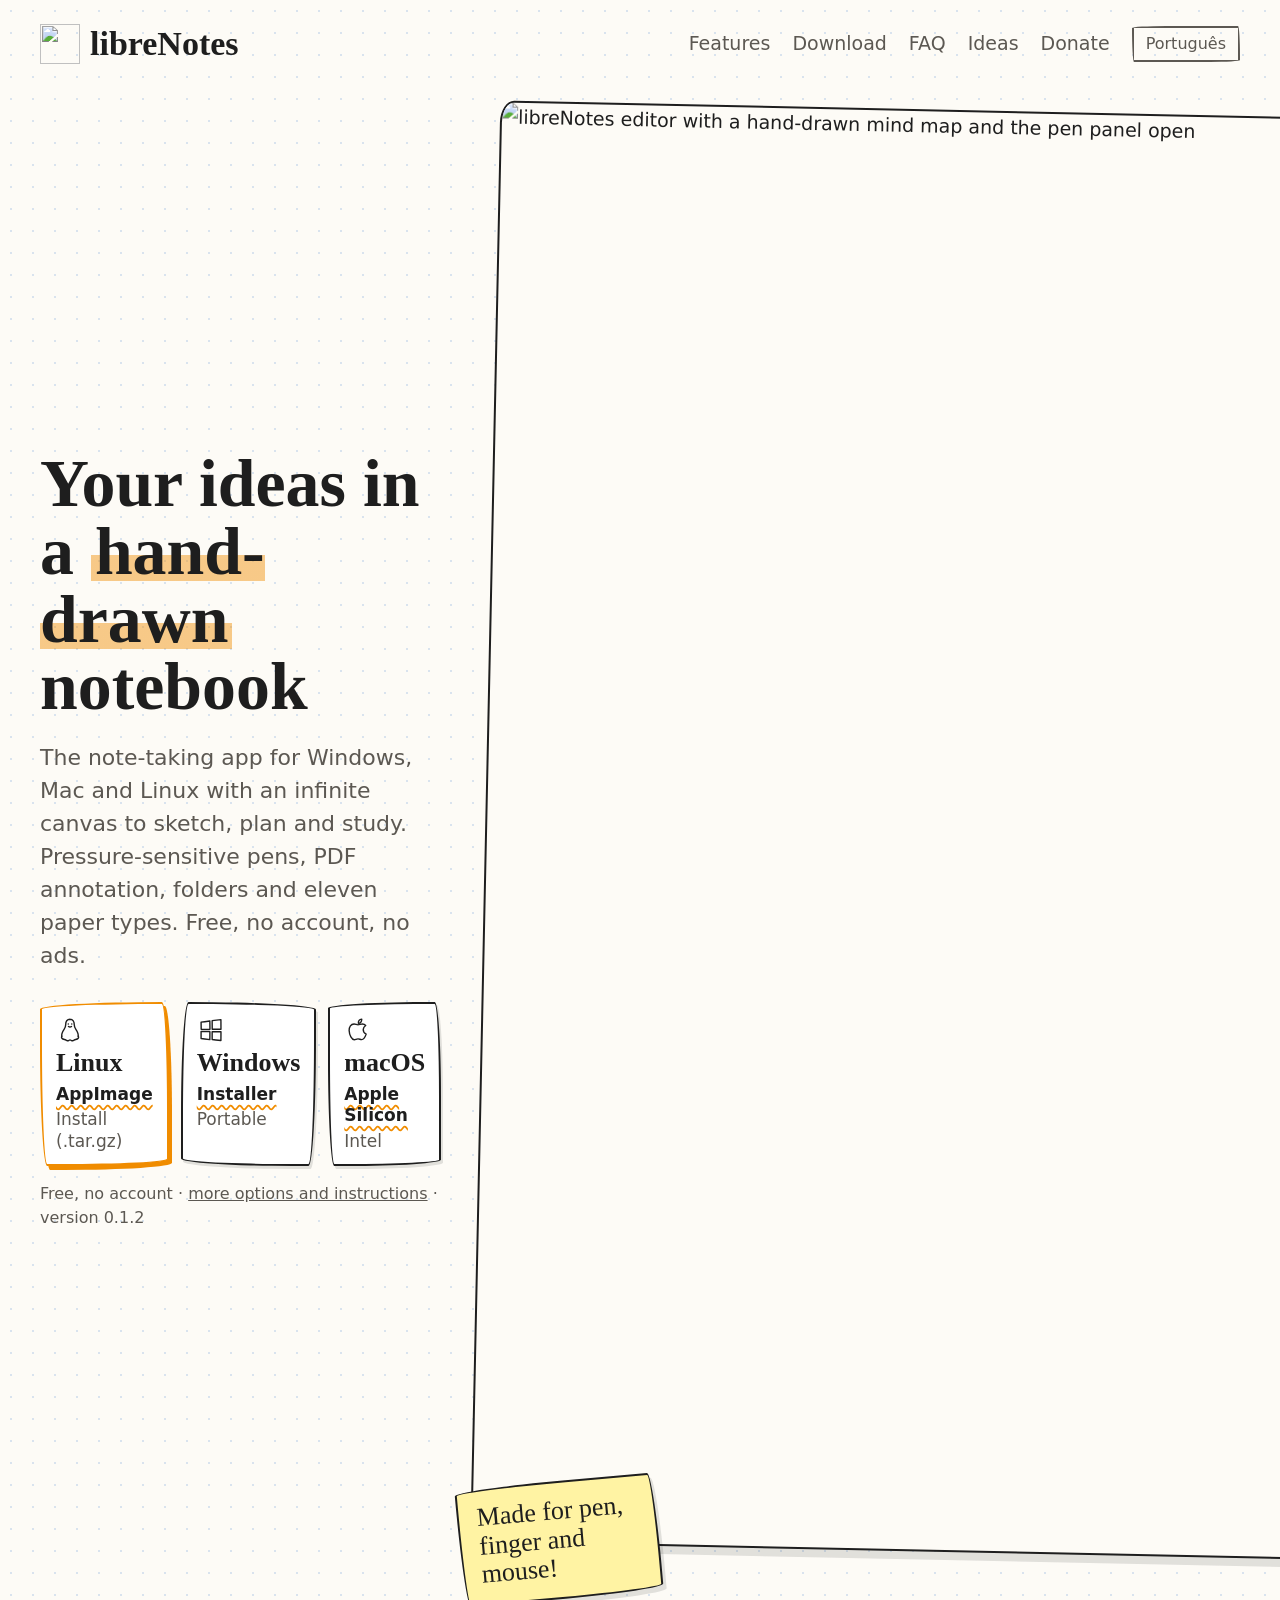
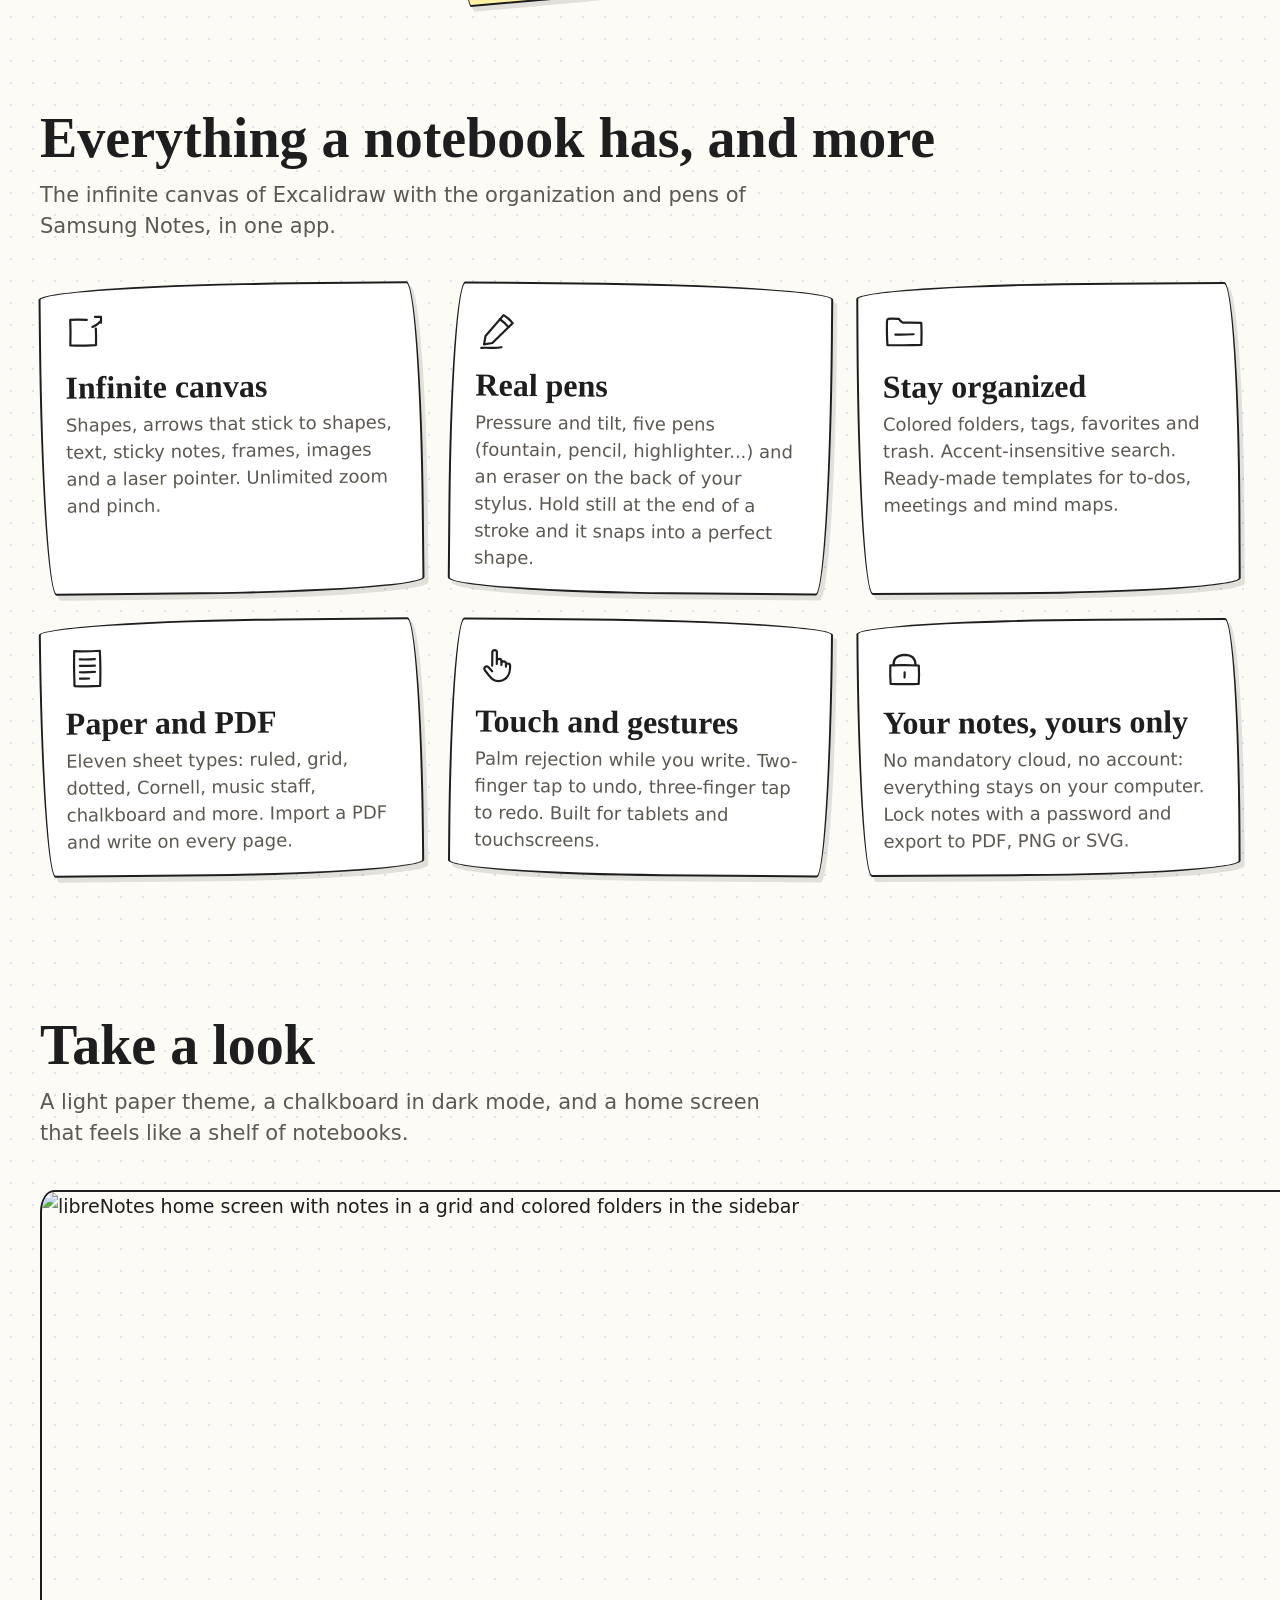
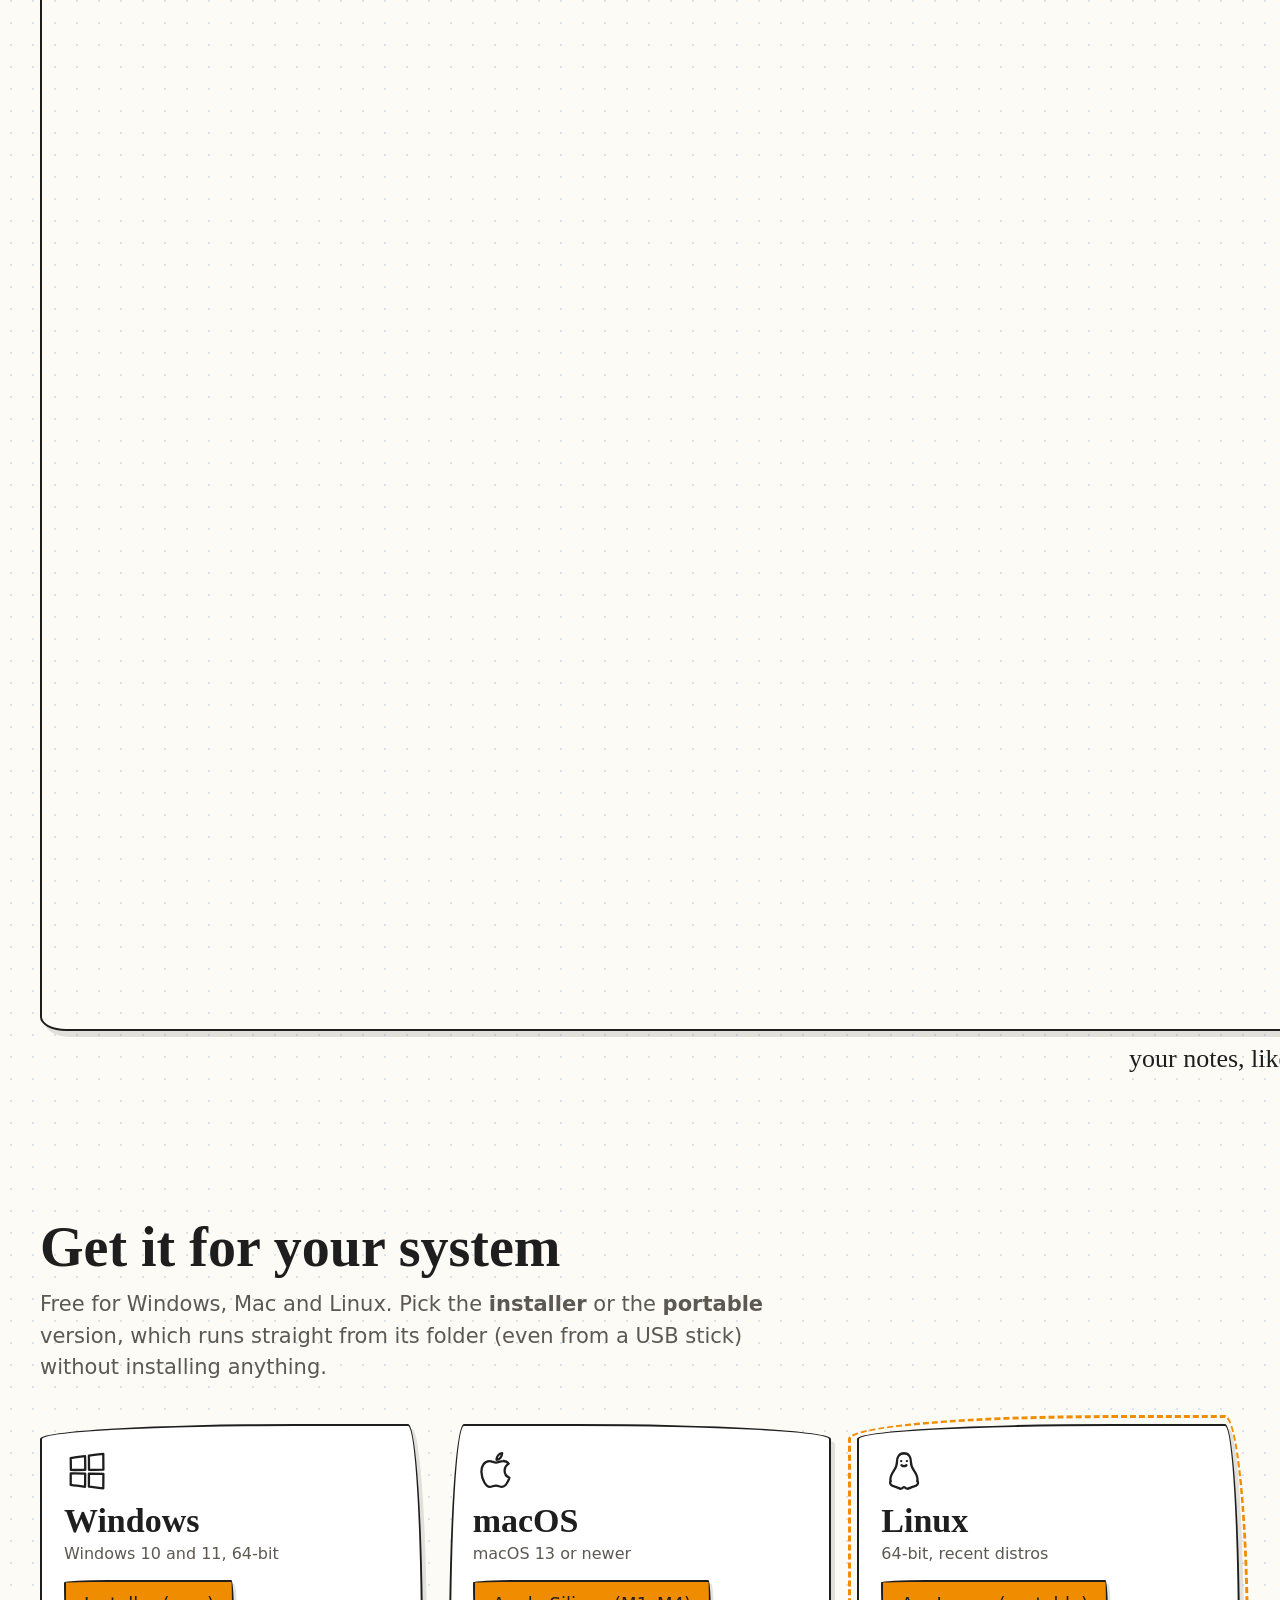
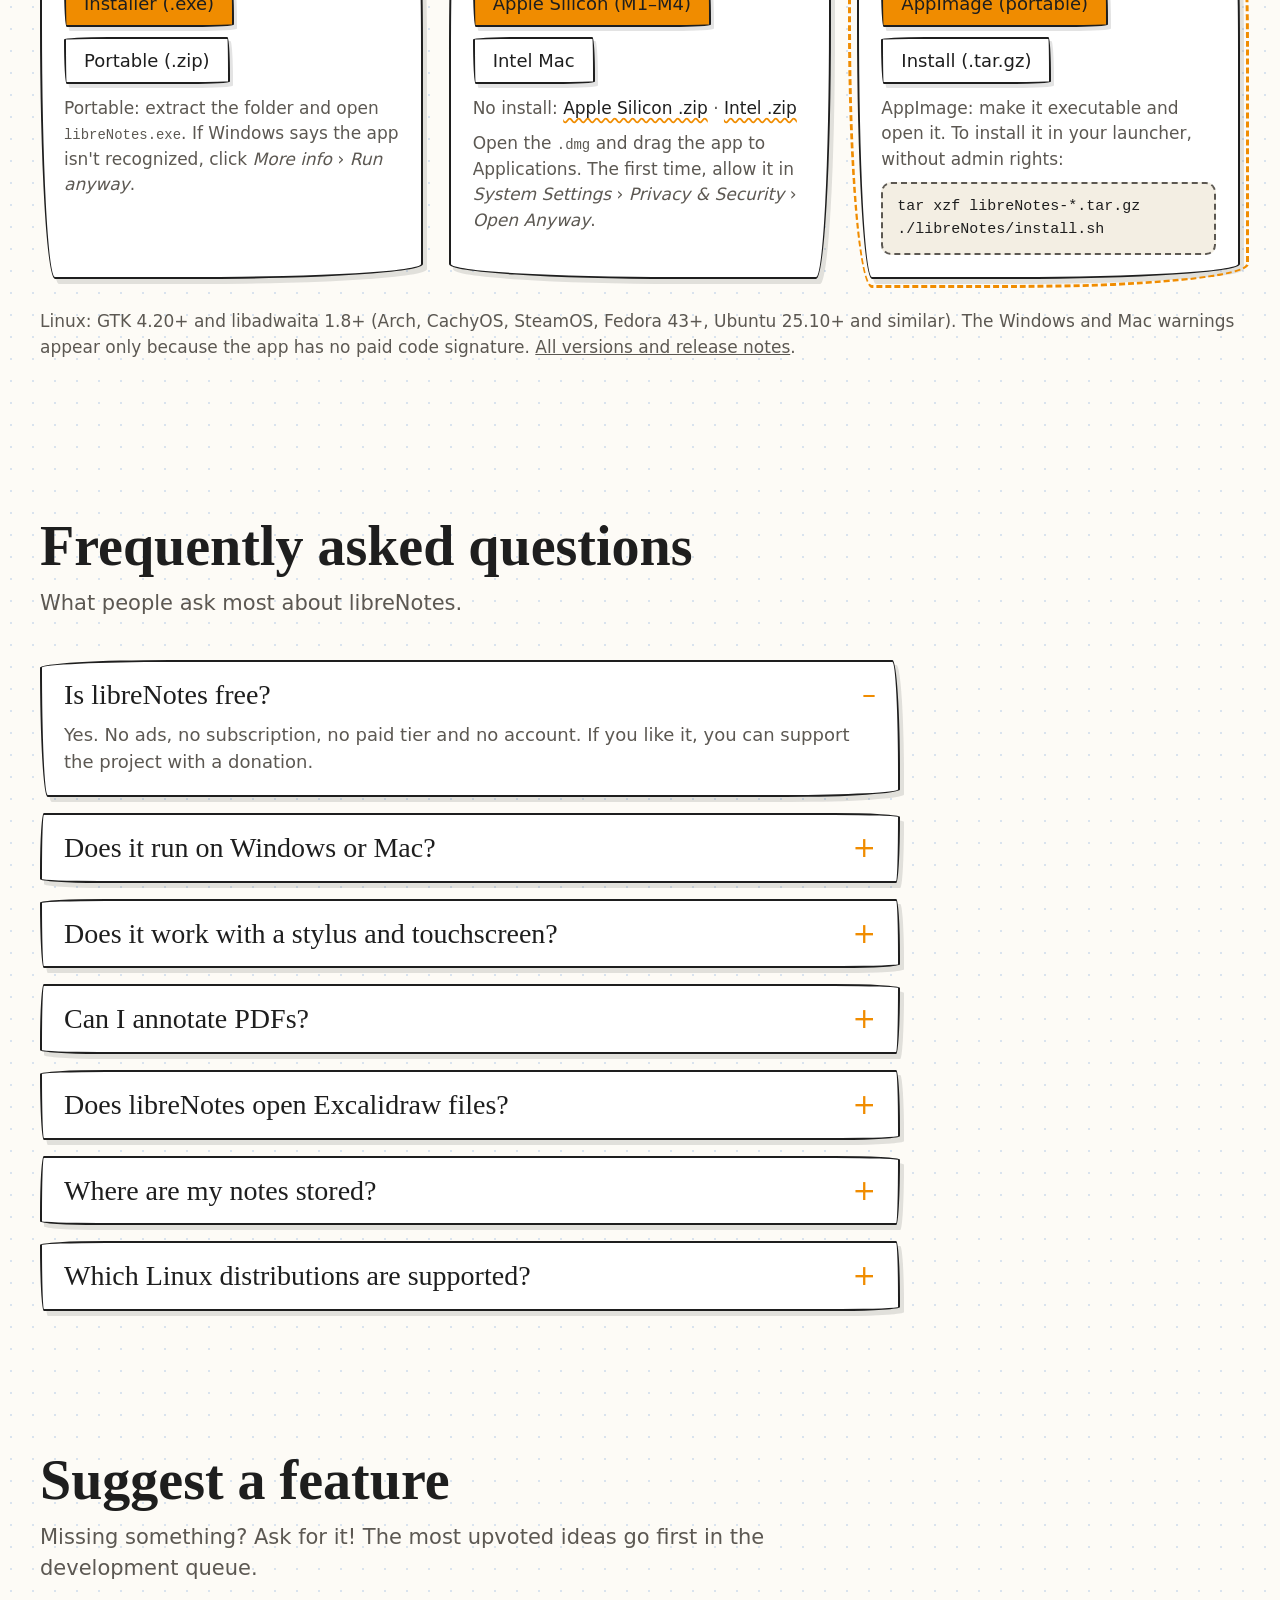
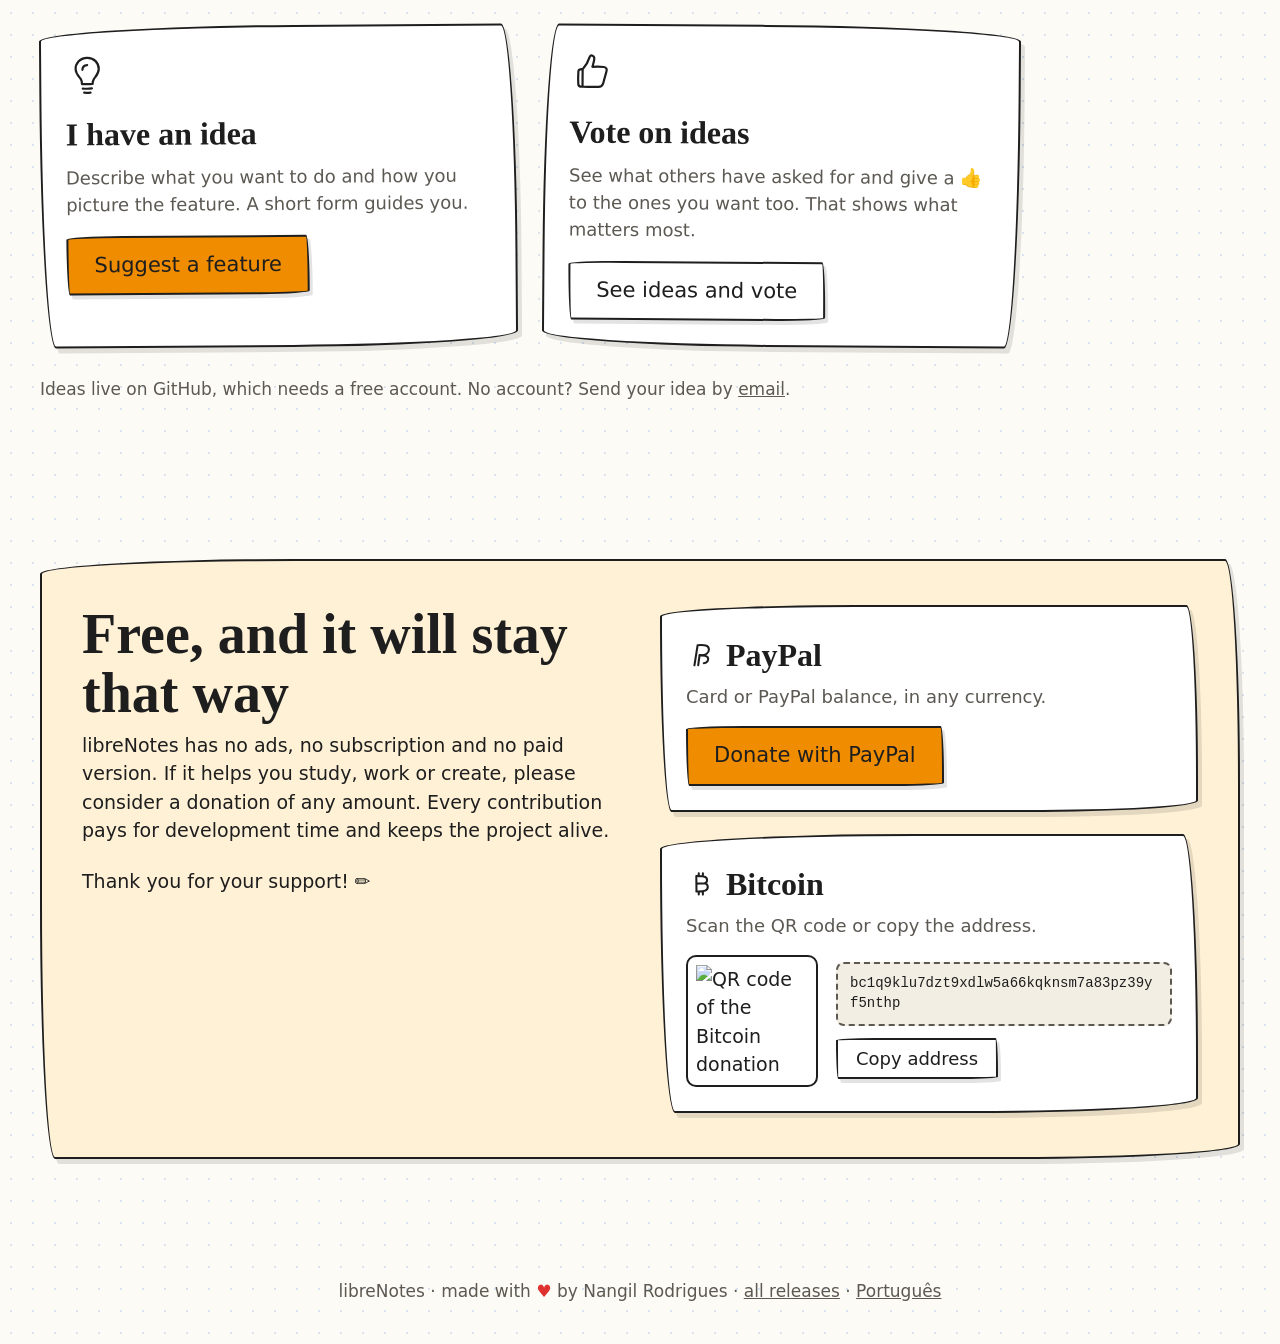
==== commit aed9c7c7: "Site: downloads do topo em três cartões leves e do mesmo tamanho Co-Authored-By: Claude Opus 5.5 <no" ====
--- a/en/index.html
+++ b/en/index.html
@@ -115,24 +115,24 @@
       <div>
         <h1>Your ideas in a <span class="hl">hand-drawn</span> notebook</h1>
         <p class="lead">The note-taking app for Windows, Mac and Linux with an infinite canvas to sketch, plan and study. Pressure-sensitive pens, PDF annotation, folders and eleven paper types. Free, no account, no ads.</p>
-        <div class="hero-dl sketchy" aria-label="Download libreNotes">
-          <p class="hero-dl-title"><svg viewBox="0 0 24 24" fill="none" stroke="currentColor" stroke-width="2" stroke-linecap="round" stroke-linejoin="round" aria-hidden="true"><path d="M12 3.5c.2 4 .1 8 0 12M7 11.2c1.8 1.6 3.3 3.2 5 4.8 1.6-1.7 3.2-3.4 5-5M4.5 19.5c5 .4 10 .3 15-.1"/></svg>Free download</p>
-          <div class="hero-os" id="hero-windows">
-            <span class="os-name">Windows</span>
-            <span class="os-links"><a class="btn tiny primary" href="https://github.com/librenotesapp/librenotesapp.github.io/releases/download/v0.1.2/libreNotes-0.1.2-windows-x86_64-setup.exe" data-asset="windows-x86_64-setup.exe">Installer (.exe)</a> <a class="btn tiny" href="https://github.com/librenotesapp/librenotesapp.github.io/releases/download/v0.1.2/libreNotes-0.1.2-windows-x86_64-portable.zip" data-asset="windows-x86_64-portable.zip">Portable (.zip)</a></span>
-          </div>
-          <div class="hero-os" id="hero-mac">
-            <span class="os-name">macOS</span>
-            <span class="os-links"><a class="btn tiny primary" href="https://github.com/librenotesapp/librenotesapp.github.io/releases/download/v0.1.2/libreNotes-0.1.2-macos-arm64.dmg" data-asset="macos-arm64.dmg">Apple Silicon (.dmg)</a> <a class="btn tiny" href="https://github.com/librenotesapp/librenotesapp.github.io/releases/download/v0.1.2/libreNotes-0.1.2-macos-x86_64.dmg" data-asset="macos-x86_64.dmg">Intel (.dmg)</a></span>
-            <span class="more">No install: <a class="link" href="https://github.com/librenotesapp/librenotesapp.github.io/releases/download/v0.1.2/libreNotes-0.1.2-macos-arm64.zip" data-asset="macos-arm64.zip">Apple Silicon .zip</a> · <a class="link" href="https://github.com/librenotesapp/librenotesapp.github.io/releases/download/v0.1.2/libreNotes-0.1.2-macos-x86_64.zip" data-asset="macos-x86_64.zip">Intel .zip</a></span>
-          </div>
-          <div class="hero-os" id="hero-linux">
-            <span class="os-name">Linux</span>
-            <span class="os-links"><a class="btn tiny primary" href="https://github.com/librenotesapp/librenotesapp.github.io/releases/download/v0.1.2/libreNotes-0.1.2-linux-x86_64.AppImage" data-asset="linux-x86_64.AppImage">AppImage (portable)</a> <a class="btn tiny" href="https://github.com/librenotesapp/librenotesapp.github.io/releases/download/v0.1.2/libreNotes-0.1.2-linux-x86_64.tar.gz" data-asset="linux-x86_64.tar.gz">Install (.tar.gz)</a></span>
-          </div>
-          <a class="hero-dl-help link" href="#download-section">Which one? See the instructions</a>
-        </div>
-        <p class="meta">Version <span id="version">0.1.2</span> · Windows · macOS · Linux · portable too</p>
+        <div class="get" aria-label="Download libreNotes for free">
+          <div class="get-os" id="hero-windows">
+            <svg viewBox="0 0 48 48" fill="none" stroke-width="2.4" stroke-linecap="round" stroke-linejoin="round" aria-hidden="true"><path d="M7 10.5c5-.8 10-1.4 15-2l.2 14.3c-5 .1-10 .2-15 .1zM26 8c5-.7 10-1.3 15-1.8l.1 16.4c-5 .1-10 .2-15 .2zM7 26.6c5-.1 10 0 15.1.1L22 40.5c-5-.6-10-1.2-15-2zM26 26.8c5 0 10 .1 15.1.3l-.1 15c-5-.6-10-1.2-15-1.9z"/></svg>
+            <strong>Windows</strong>
+            <a class="go" href="https://github.com/librenotesapp/librenotesapp.github.io/releases/download/v0.1.2/libreNotes-0.1.2-windows-x86_64-setup.exe" data-asset="windows-x86_64-setup.exe">Installer</a><a class="alt" href="https://github.com/librenotesapp/librenotesapp.github.io/releases/download/v0.1.2/libreNotes-0.1.2-windows-x86_64-portable.zip" data-asset="windows-x86_64-portable.zip">Portable</a>
+          </div>
+          <div class="get-os" id="hero-mac">
+            <svg viewBox="0 0 48 48" fill="none" stroke-width="2.4" stroke-linecap="round" stroke-linejoin="round" aria-hidden="true"><path d="M31 13.6c-2.8 0-4.6 1.6-7 1.6s-4-1.5-6.8-1.5C12 13.8 8.6 18.4 8.8 25c.3 7.6 4.6 15.8 9 15.6 2.2-.1 3.4-1.4 6.2-1.4s3.8 1.4 6.2 1.3c3.6-.1 6.4-5.4 7.8-9.4-3.6-1.6-5.2-4.8-5-8.2.2-3 2-5.2 4.2-6.6-1.8-2.2-4-2.8-6.2-2.7zM24.6 12.4c-.2-3.6 2.4-6.6 5.8-7-.1 3.6-2.6 6.8-5.8 7z"/></svg>
+            <strong>macOS</strong>
+            <a class="go" href="https://github.com/librenotesapp/librenotesapp.github.io/releases/download/v0.1.2/libreNotes-0.1.2-macos-arm64.dmg" data-asset="macos-arm64.dmg">Apple Silicon</a><a class="alt" href="https://github.com/librenotesapp/librenotesapp.github.io/releases/download/v0.1.2/libreNotes-0.1.2-macos-x86_64.dmg" data-asset="macos-x86_64.dmg">Intel</a>
+          </div>
+          <div class="get-os" id="hero-linux">
+            <svg viewBox="0 0 48 48" fill="none" stroke-width="2.4" stroke-linecap="round" stroke-linejoin="round" aria-hidden="true"><path d="M24 5.5c-5 .1-7.6 4-7.4 9.4.1 3-1 5.4-3 8.4-2.6 3.8-4.4 8-3.6 11.4M24 5.5c5 0 7.4 4.2 7.3 9.6-.1 3 1 5.2 3 8.2 2.6 3.8 4.4 8 3.6 11.4"/><path d="M10 34.7c-1.6 2.6.4 4.8 4.4 5.6 3 .6 4.6 2.4 6.4 2.2 1.6-.2 2-1.6 3.2-1.6s1.8 1.4 3.4 1.6c1.8.2 3.4-1.6 6.4-2.2 4-.8 6-3 4.4-5.6M21 13.6h.1M27 13.6h.1M21.4 18c1.6 1.2 3.6 1.2 5.2 0"/></svg>
+            <strong>Linux</strong>
+            <a class="go" href="https://github.com/librenotesapp/librenotesapp.github.io/releases/download/v0.1.2/libreNotes-0.1.2-linux-x86_64.AppImage" data-asset="linux-x86_64.AppImage">AppImage</a><a class="alt" href="https://github.com/librenotesapp/librenotesapp.github.io/releases/download/v0.1.2/libreNotes-0.1.2-linux-x86_64.tar.gz" data-asset="linux-x86_64.tar.gz">Install (.tar.gz)</a>
+          </div>
+        </div>
+        <p class="meta">Free, no account · <a href="#download-section">more options and instructions</a> · version <span id="version">0.1.2</span></p>
       </div>
       <div class="shot">
         <img src="../assets/img/editor.webp" width="2560" height="1440" fetchpriority="high" alt="libreNotes editor with a hand-drawn mind map and the pen panel open">
--- a/assets/style.css
+++ b/assets/style.css
@@ -167,22 +167,27 @@
   border: 2px dashed var(--ink-soft);
 }
 .btn.small { font-size: 18px; padding: 8px 18px; }
-.btn.soon, a.link.soon { opacity: .55; }
+.btn.soon, a.link.soon, .get-os a.soon { opacity: .55; }
 .btn.soon.primary { background: var(--card); }
 .btn.tiny { font-size: 16px; padding: 5px 12px; box-shadow: 2px 3px 0 var(--shadow); }
 
-/* Topo: todas as opções de download. */
-.hero-dl { background: var(--card); padding: 16px 18px; display: grid; gap: 10px; max-width: 34em; }
-.hero-dl-title { display: flex; align-items: center; gap: 8px; margin: 0; font-family: var(--hand); font-size: 30px; line-height: 1; }
-.hero-dl-title svg { width: 24px; height: 24px; }
-.hero-os { display: grid; grid-template-columns: 84px 1fr; gap: 4px 10px; align-items: center; padding: 6px 8px; border-radius: 10px; }
-.hero-os.current { background: var(--accent-wash); }
-.hero-os .os-name { font-weight: 700; font-size: 18px; }
-.hero-os .os-links { display: flex; flex-wrap: wrap; gap: 8px; }
-.hero-os .more { grid-column: 2; font-size: 15px; color: var(--ink-soft); }
-.hero-dl a.link, .hero-os a.link { color: var(--ink); text-decoration: underline wavy var(--accent); text-underline-offset: 4px; }
-.hero-dl-help { font-size: 16px; justify-self: start; }
-@media (max-width: 480px) { .hero-os { grid-template-columns: 1fr; } .hero-os .more { grid-column: 1; } }
+/* Topo: os três sistemas, lado a lado e do mesmo tamanho. */
+.get { display: grid; grid-template-columns: repeat(3, 1fr); gap: 12px; max-width: 32em; }
+.get-os {
+  display: flex; flex-direction: column; align-items: flex-start; gap: 4px;
+  padding: 12px 14px; background: var(--card); border: 2px solid var(--ink); border-radius: var(--sketch);
+  box-shadow: 2px 3px 0 var(--shadow);
+}
+.get-os:nth-child(2) { border-radius: var(--sketch-2); }
+.get-os.current { border-color: var(--accent); box-shadow: 3px 4px 0 var(--accent); }
+.get-os svg { width: 28px; height: 28px; stroke: var(--ink); margin-bottom: 2px; }
+.get-os strong { font-family: var(--hand); font-size: 26px; line-height: 1; margin-bottom: 4px; }
+.get-os a { font-size: 17px; color: var(--ink); text-decoration: none; line-height: 1.25; }
+.get-os a.go { font-weight: 700; text-decoration: underline wavy var(--accent); text-underline-offset: 4px; }
+.get-os a.alt { color: var(--ink-soft); }
+.get-os a:hover { color: var(--accent); }
+.meta a { color: inherit; }
+@media (max-width: 420px) { .get { grid-template-columns: 1fr; } .get-os { flex-direction: row; flex-wrap: wrap; align-items: center; column-gap: 14px; } }
 .copied { color: var(--accent); font-size: 17px; margin-left: 10px; opacity: 0; transition: opacity .2s; }
 .copied.show { opacity: 1; }
 
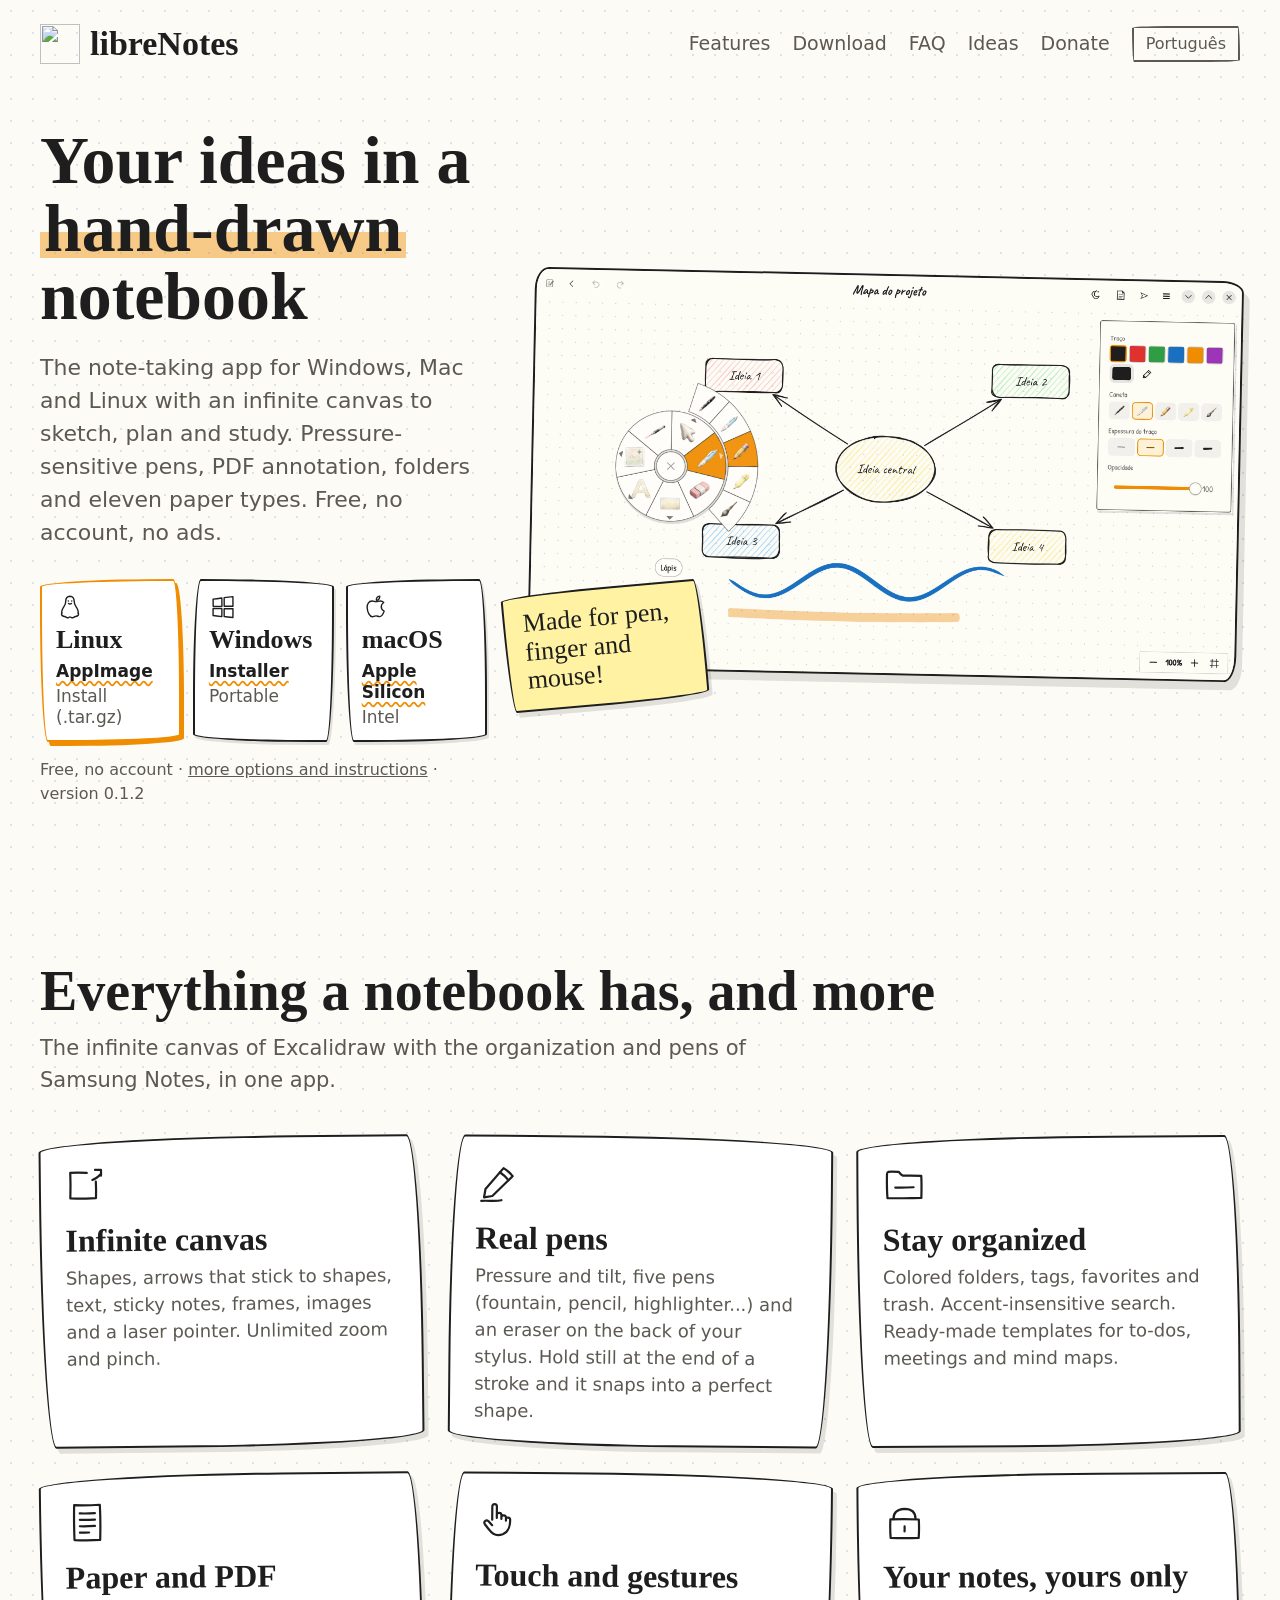
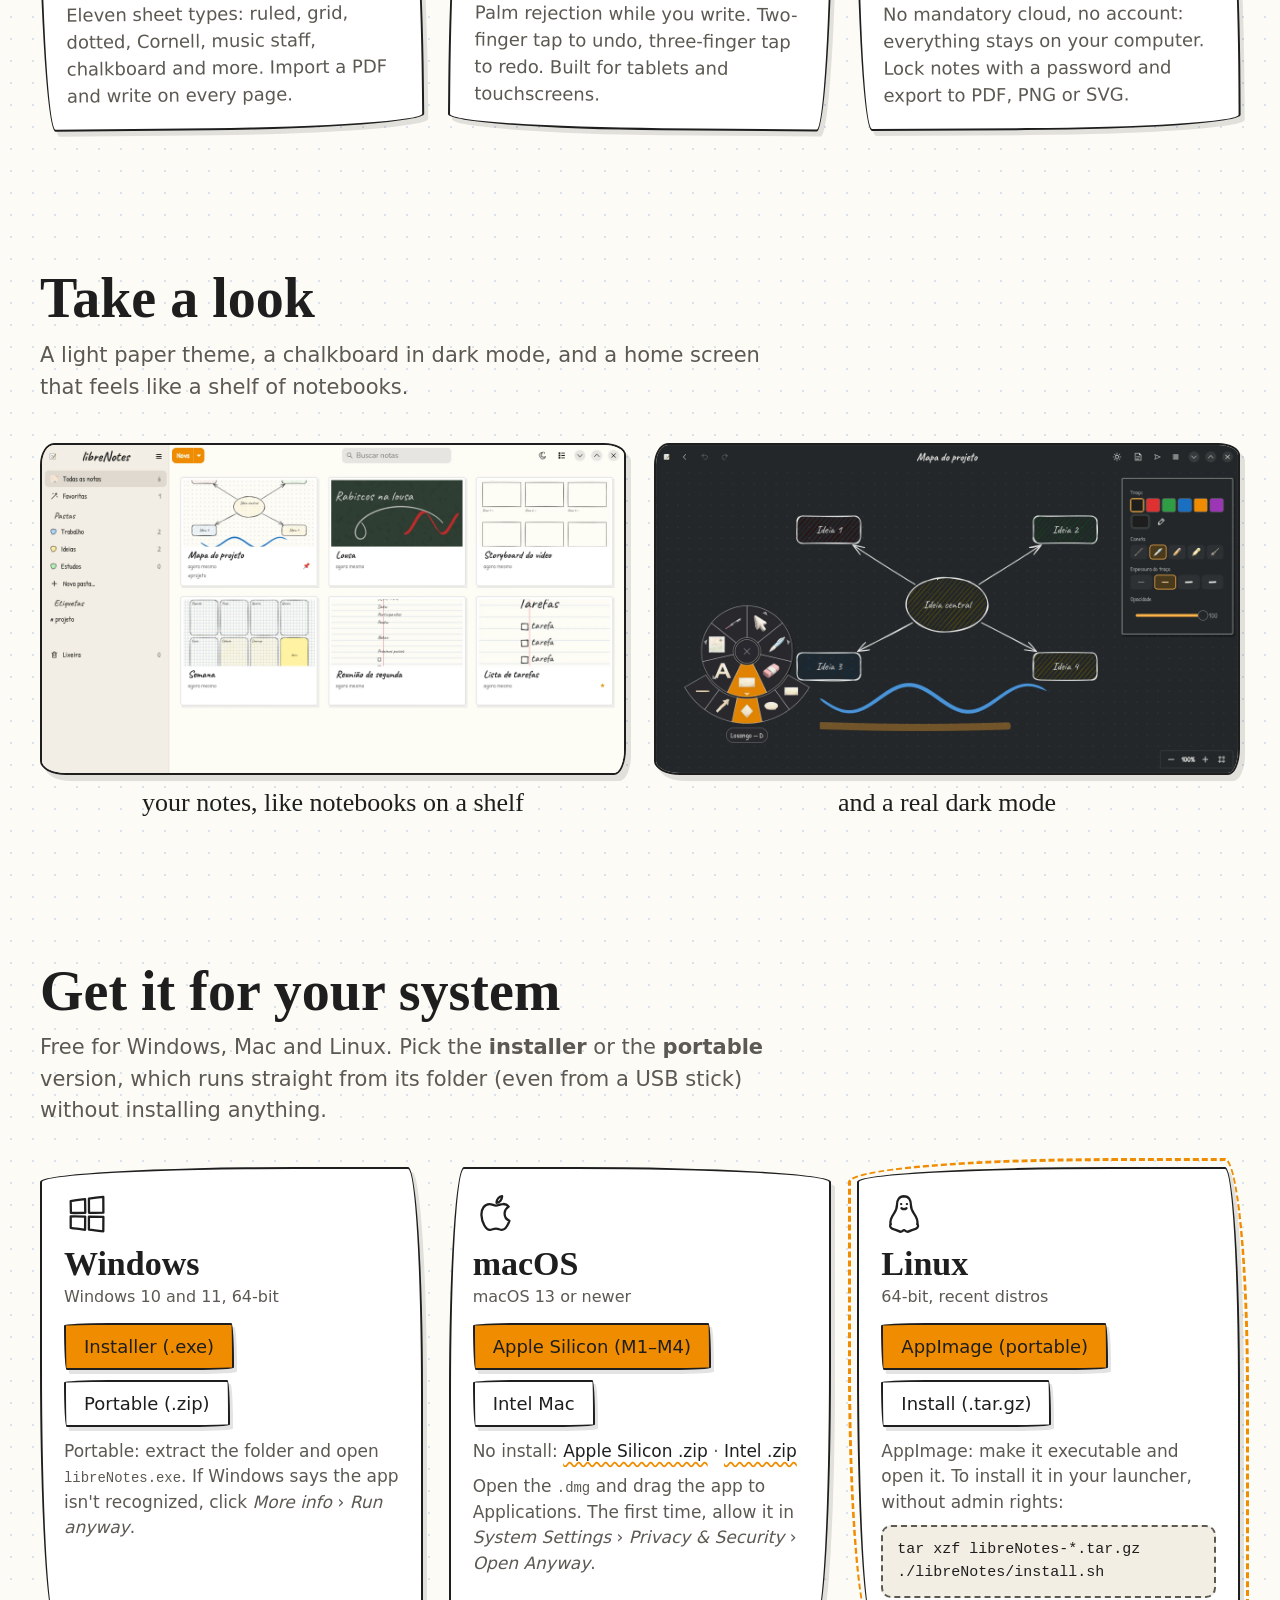
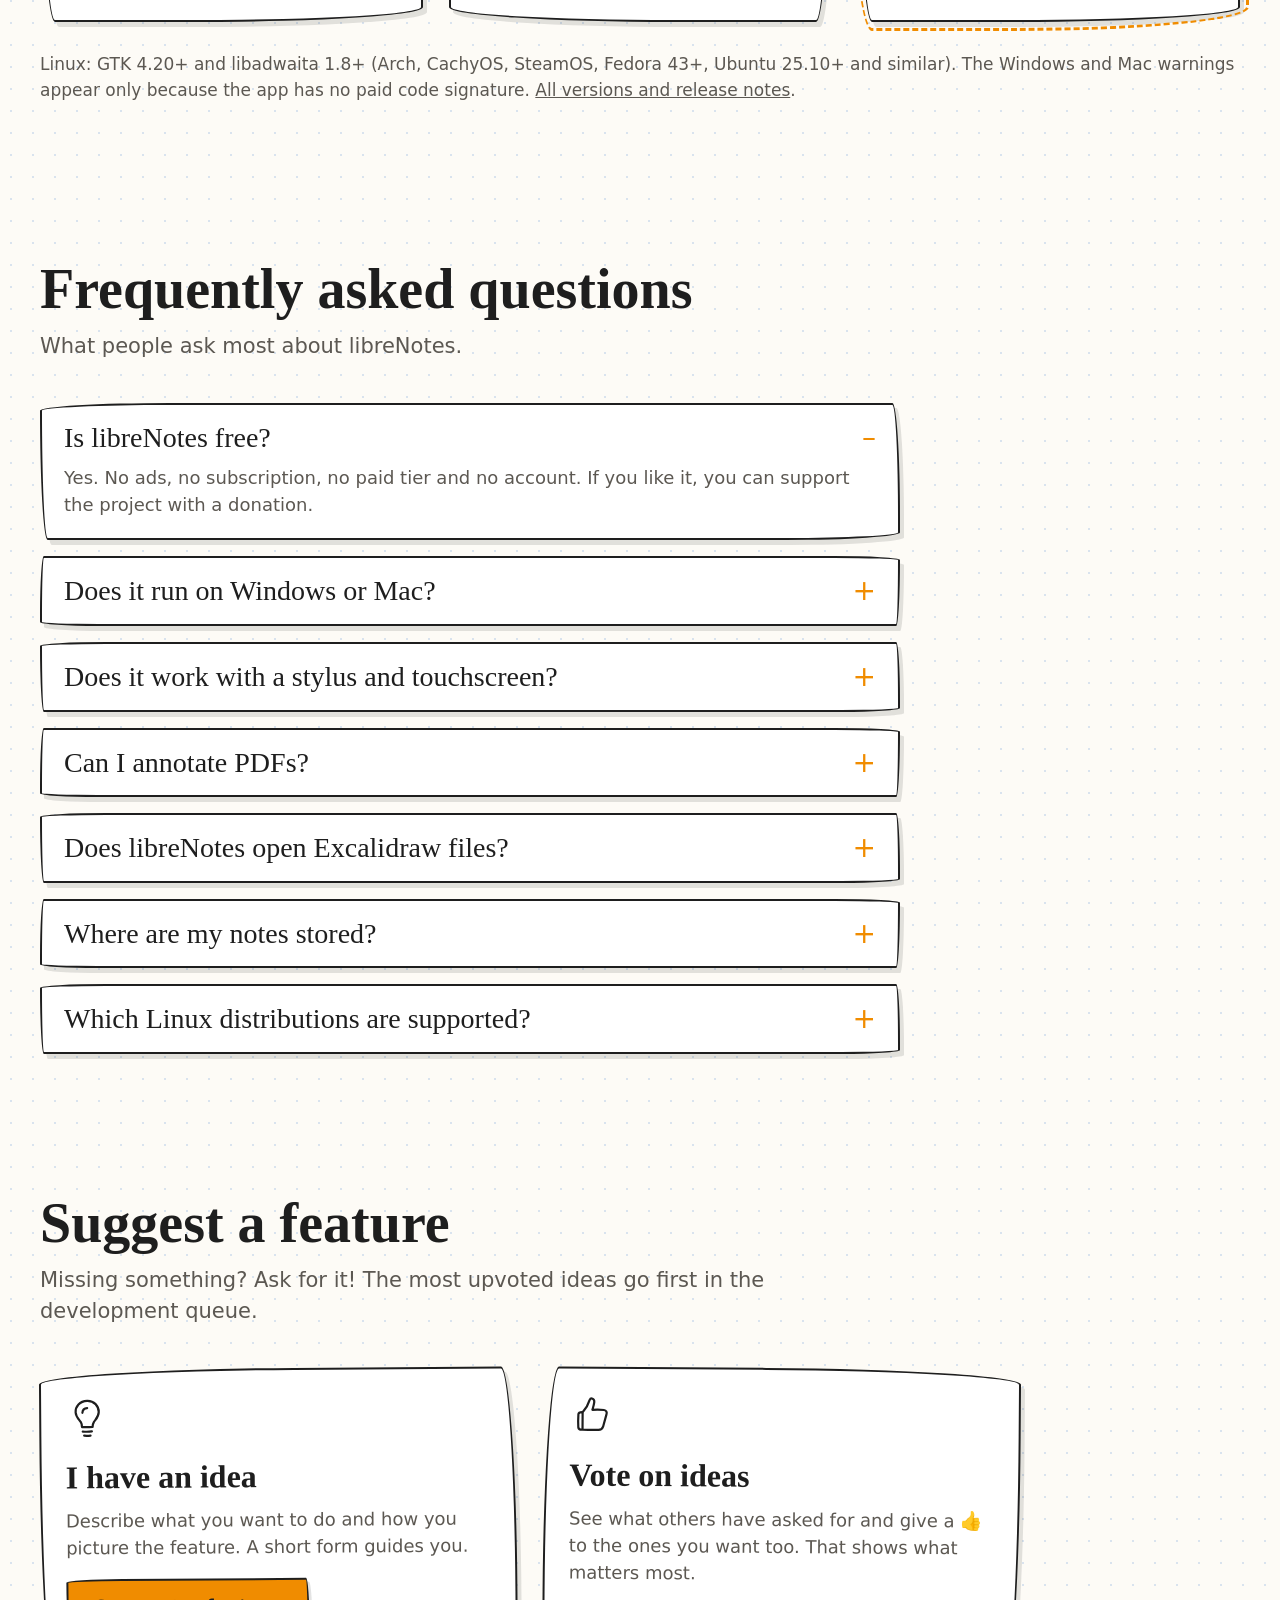
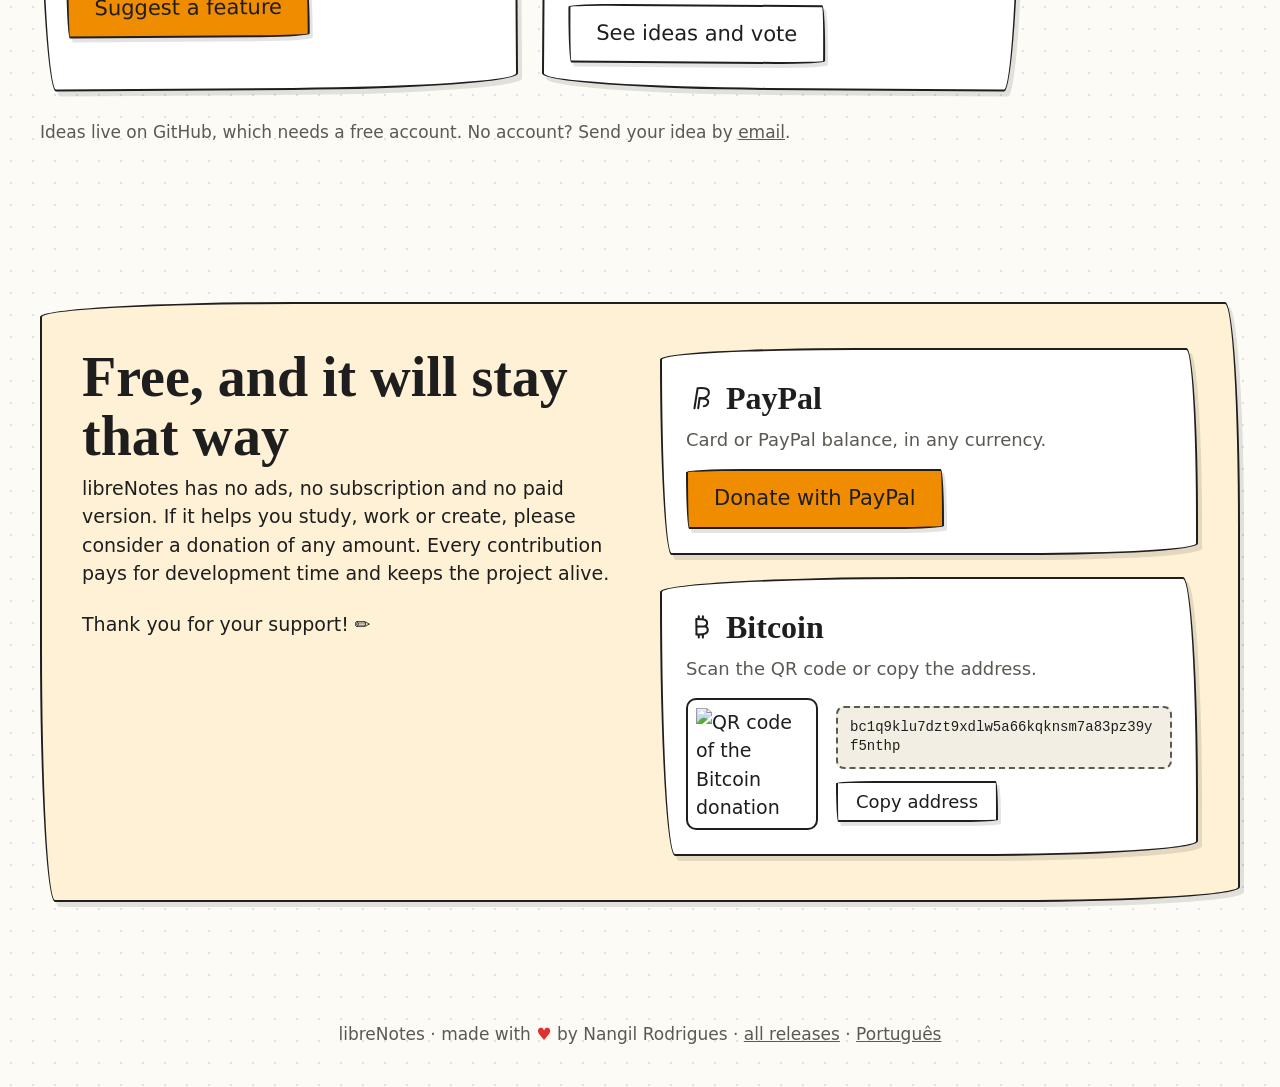
==== commit a7e7c1f2: "Site: capturas novas com o menu pizza e os ícones ilustrados Co-Authored-By: Claude Opus 5.5 <norepl" ====
--- a/en/index.html
+++ b/en/index.html
@@ -135,7 +135,7 @@
         <p class="meta">Free, no account · <a href="#download-section">more options and instructions</a> · version <span id="version">0.1.2</span></p>
       </div>
       <div class="shot">
-        <img src="../assets/img/editor.webp" width="2560" height="1440" fetchpriority="high" alt="libreNotes editor with a hand-drawn mind map and the pen panel open">
+        <img src="../assets/img/editor.webp" width="2560" height="1440" fetchpriority="high" alt="libreNotes editor with a hand-drawn mind map, the tool wheel open on the pens and the properties panel">
         <div class="sticky-note sketchy">Made for pen, finger and mouse!</div>
       </div>
     </div>
@@ -191,7 +191,7 @@
         </figure>
         <div class="stack">
           <figure>
-            <img src="../assets/img/editor-dark.webp" width="2560" height="1440" loading="lazy" alt="libreNotes editor in dark mode with a chalkboard mind map">
+            <img src="../assets/img/editor-dark.webp" width="2560" height="1440" loading="lazy" alt="libreNotes editor in dark mode with a chalkboard mind map and the tool wheel open on the shapes">
             <figcaption>and a real dark mode</figcaption>
           </figure>
         </div>
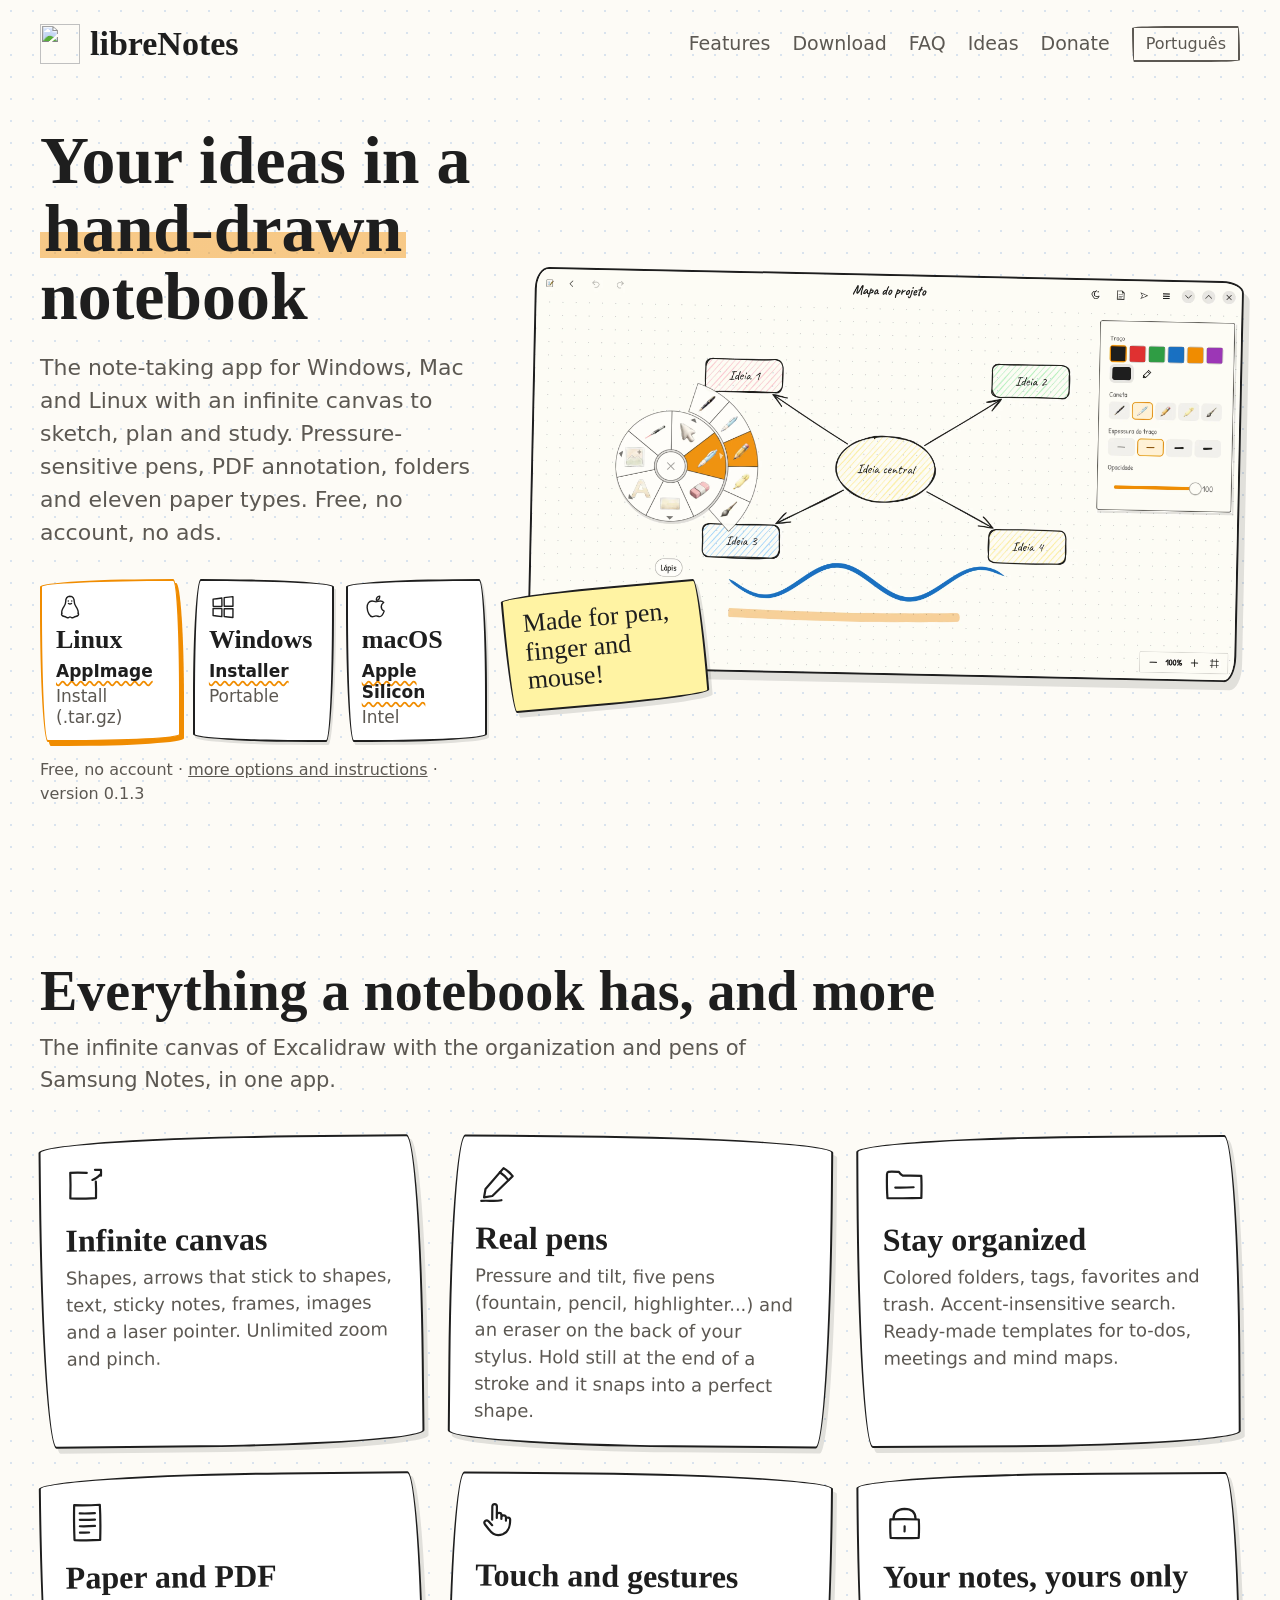
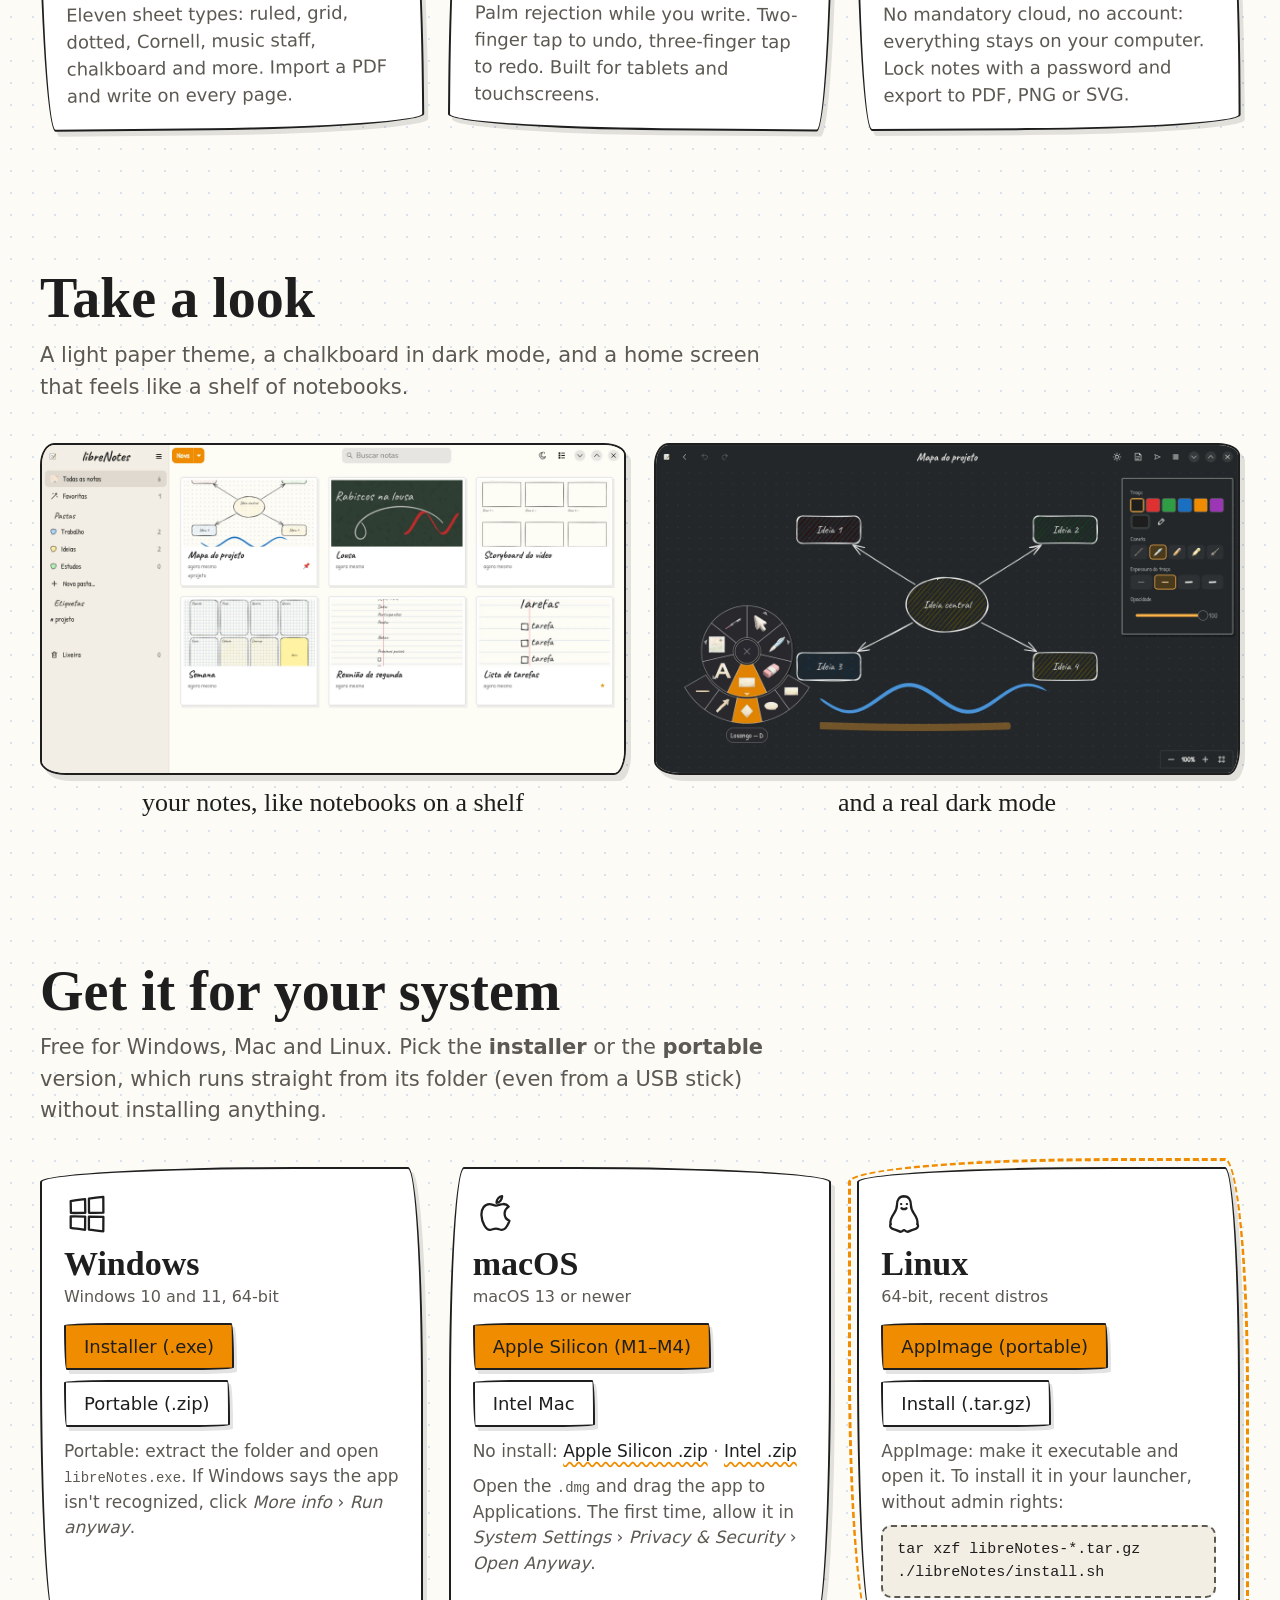
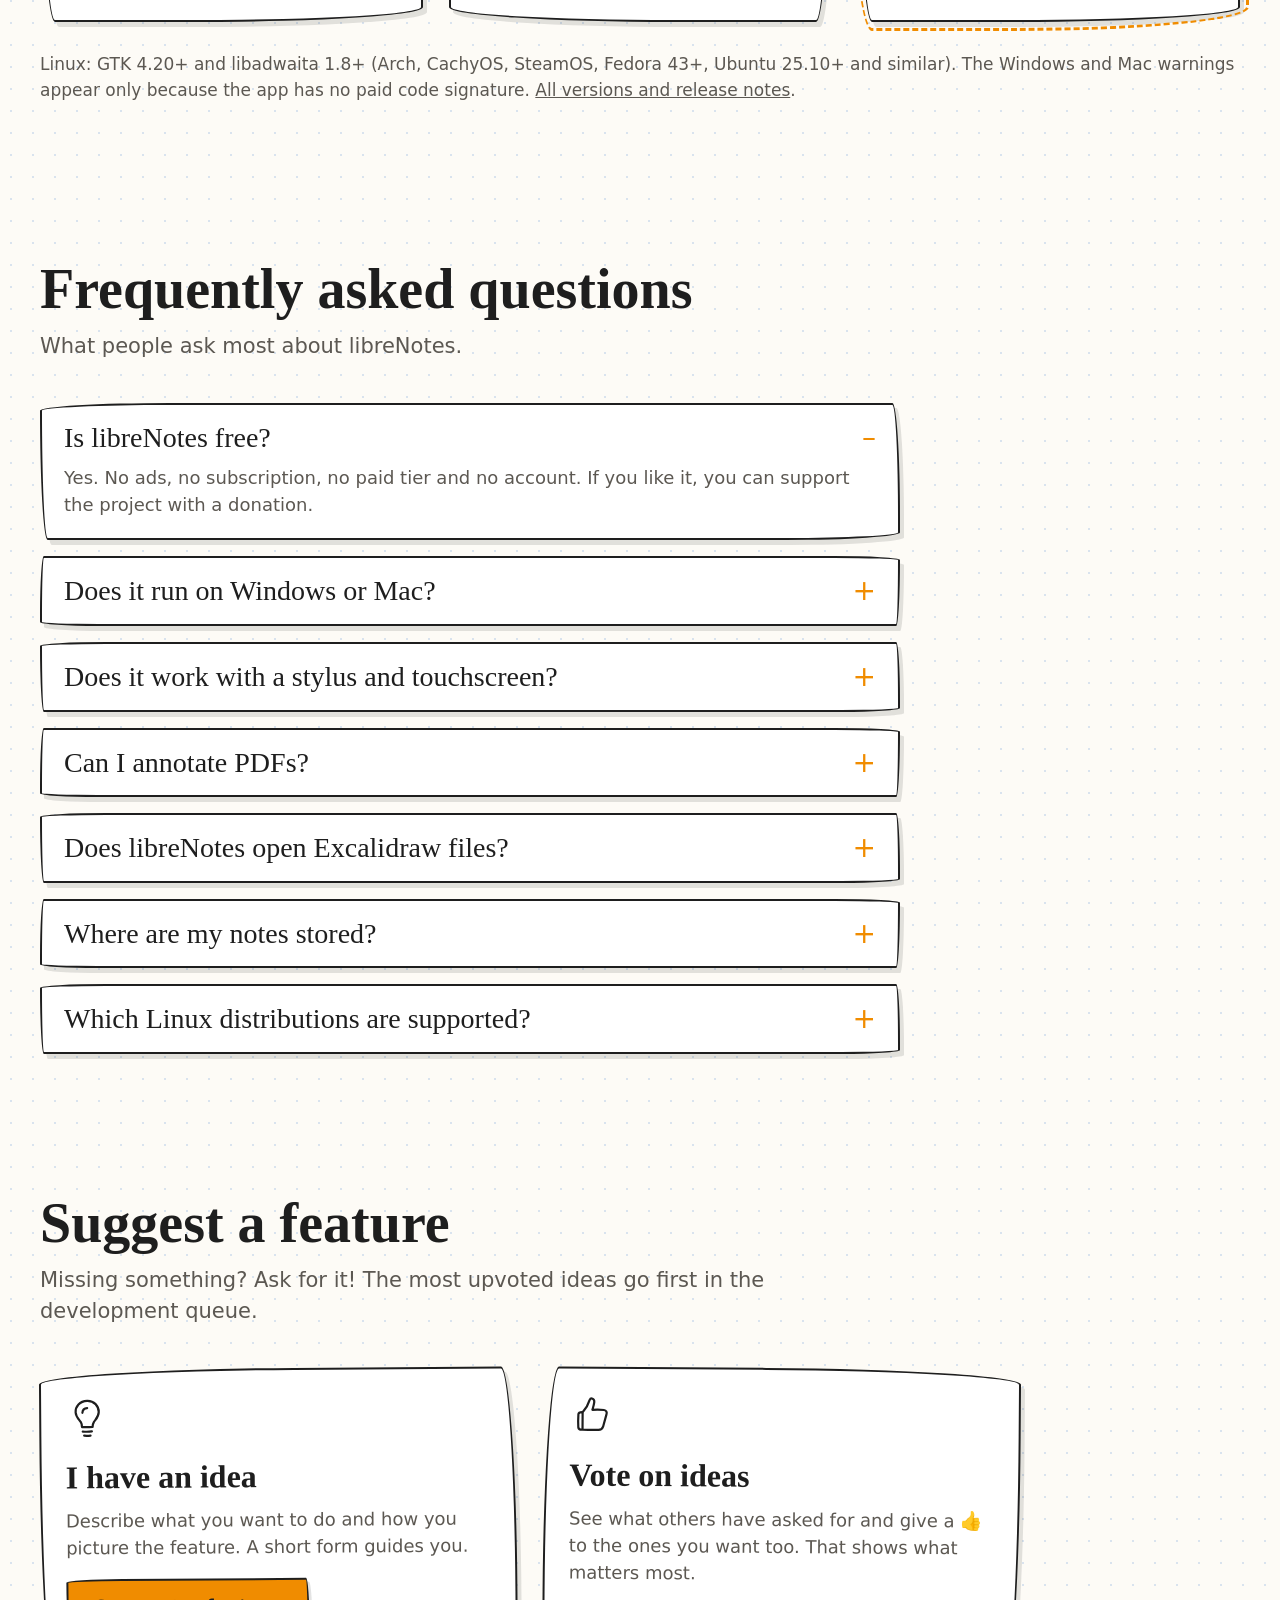
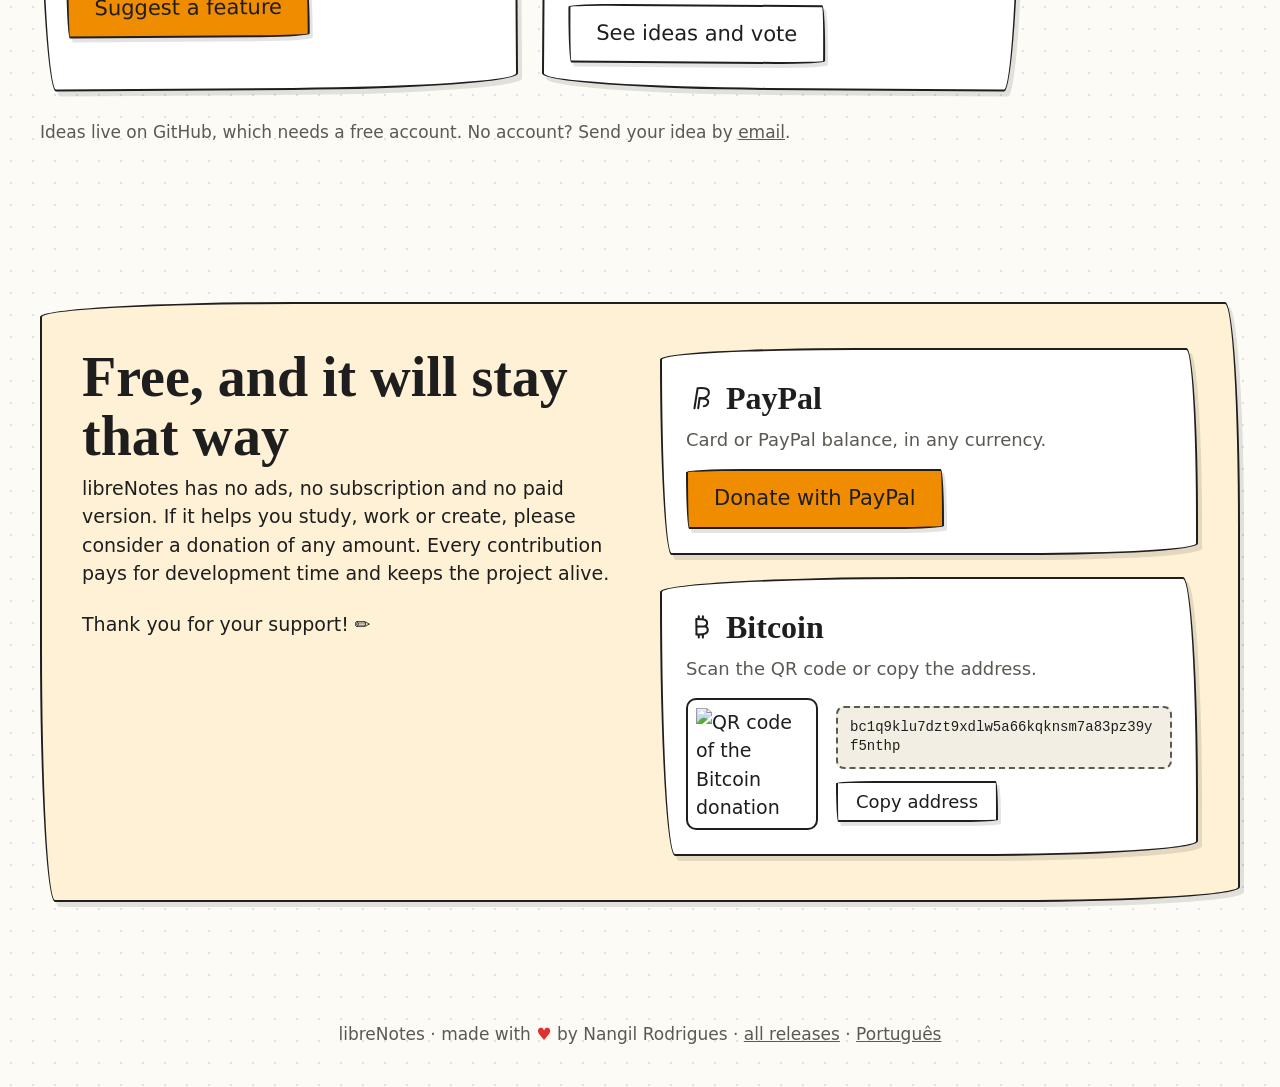
==== commit 7db4a524: "Versão 0.1.3 para Linux; Windows e Mac seguem na 0.1.2 Os links que não estão na Release mais nova m" ====
--- a/en/index.html
+++ b/en/index.html
@@ -45,7 +45,7 @@
   "applicationCategory": "ProductivityApplication",
   "applicationSubCategory": "Note-taking",
   "operatingSystem": "Windows 10, Windows 11, macOS 13+, Linux",
-  "softwareVersion": "0.1.2",
+  "softwareVersion": "0.1.3",
   "inLanguage": ["en", "pt-BR"],
   "downloadUrl": "https://github.com/librenotesapp/librenotesapp.github.io/releases/latest",
   "installUrl": "https://librenotesapp.github.io/en/#install",
@@ -124,15 +124,15 @@
           <div class="get-os" id="hero-mac">
             <svg viewBox="0 0 48 48" fill="none" stroke-width="2.4" stroke-linecap="round" stroke-linejoin="round" aria-hidden="true"><path d="M31 13.6c-2.8 0-4.6 1.6-7 1.6s-4-1.5-6.8-1.5C12 13.8 8.6 18.4 8.8 25c.3 7.6 4.6 15.8 9 15.6 2.2-.1 3.4-1.4 6.2-1.4s3.8 1.4 6.2 1.3c3.6-.1 6.4-5.4 7.8-9.4-3.6-1.6-5.2-4.8-5-8.2.2-3 2-5.2 4.2-6.6-1.8-2.2-4-2.8-6.2-2.7zM24.6 12.4c-.2-3.6 2.4-6.6 5.8-7-.1 3.6-2.6 6.8-5.8 7z"/></svg>
             <strong>macOS</strong>
-            <a class="go" href="https://github.com/librenotesapp/librenotesapp.github.io/releases/download/v0.1.2/libreNotes-0.1.2-macos-arm64.dmg" data-asset="macos-arm64.dmg">Apple Silicon</a><a class="alt" href="https://github.com/librenotesapp/librenotesapp.github.io/releases/download/v0.1.2/libreNotes-0.1.2-macos-x86_64.dmg" data-asset="macos-x86_64.dmg">Intel</a>
+            <a class="go" href="https://github.com/librenotesapp/librenotesapp.github.io/releases/download/v0.1.2/libreNotes-0.1.2-macos-arm64.dmg" data-asset="macos-arm64.dmg">Apple Silicon</a><a class="alt" href="https://github.com/librenotesapp/librenotesapp.github.io/releases/latest" data-asset="macos-x86_64.dmg" data-soon>Intel</a>
           </div>
           <div class="get-os" id="hero-linux">
             <svg viewBox="0 0 48 48" fill="none" stroke-width="2.4" stroke-linecap="round" stroke-linejoin="round" aria-hidden="true"><path d="M24 5.5c-5 .1-7.6 4-7.4 9.4.1 3-1 5.4-3 8.4-2.6 3.8-4.4 8-3.6 11.4M24 5.5c5 0 7.4 4.2 7.3 9.6-.1 3 1 5.2 3 8.2 2.6 3.8 4.4 8 3.6 11.4"/><path d="M10 34.7c-1.6 2.6.4 4.8 4.4 5.6 3 .6 4.6 2.4 6.4 2.2 1.6-.2 2-1.6 3.2-1.6s1.8 1.4 3.4 1.6c1.8.2 3.4-1.6 6.4-2.2 4-.8 6-3 4.4-5.6M21 13.6h.1M27 13.6h.1M21.4 18c1.6 1.2 3.6 1.2 5.2 0"/></svg>
             <strong>Linux</strong>
-            <a class="go" href="https://github.com/librenotesapp/librenotesapp.github.io/releases/download/v0.1.2/libreNotes-0.1.2-linux-x86_64.AppImage" data-asset="linux-x86_64.AppImage">AppImage</a><a class="alt" href="https://github.com/librenotesapp/librenotesapp.github.io/releases/download/v0.1.2/libreNotes-0.1.2-linux-x86_64.tar.gz" data-asset="linux-x86_64.tar.gz">Install (.tar.gz)</a>
-          </div>
-        </div>
-        <p class="meta">Free, no account · <a href="#download-section">more options and instructions</a> · version <span id="version">0.1.2</span></p>
+            <a class="go" href="https://github.com/librenotesapp/librenotesapp.github.io/releases/download/v0.1.3/libreNotes-0.1.3-linux-x86_64.AppImage" data-asset="linux-x86_64.AppImage">AppImage</a><a class="alt" href="https://github.com/librenotesapp/librenotesapp.github.io/releases/download/v0.1.3/libreNotes-0.1.3-linux-x86_64.tar.gz" data-asset="linux-x86_64.tar.gz">Install (.tar.gz)</a>
+          </div>
+        </div>
+        <p class="meta">Free, no account · <a href="#download-section">more options and instructions</a> · version <span id="version">0.1.3</span></p>
       </div>
       <div class="shot">
         <img src="../assets/img/editor.webp" width="2560" height="1440" fetchpriority="high" alt="libreNotes editor with a hand-drawn mind map, the tool wheel open on the pens and the properties panel">
@@ -220,9 +220,9 @@
           <p class="os-req">macOS 13 or newer</p>
           <div class="dl">
             <a class="btn small primary" href="https://github.com/librenotesapp/librenotesapp.github.io/releases/download/v0.1.2/libreNotes-0.1.2-macos-arm64.dmg" data-asset="macos-arm64.dmg">Apple Silicon (M1–M4)</a>
-            <a class="btn small" href="https://github.com/librenotesapp/librenotesapp.github.io/releases/download/v0.1.2/libreNotes-0.1.2-macos-x86_64.dmg" data-asset="macos-x86_64.dmg">Intel Mac</a>
-          </div>
-          <p class="alt">No install: <a class="link" href="https://github.com/librenotesapp/librenotesapp.github.io/releases/download/v0.1.2/libreNotes-0.1.2-macos-arm64.zip" data-asset="macos-arm64.zip">Apple Silicon .zip</a> · <a class="link" href="https://github.com/librenotesapp/librenotesapp.github.io/releases/download/v0.1.2/libreNotes-0.1.2-macos-x86_64.zip" data-asset="macos-x86_64.zip">Intel .zip</a></p>
+            <a class="btn small" href="https://github.com/librenotesapp/librenotesapp.github.io/releases/latest" data-asset="macos-x86_64.dmg" data-soon>Intel Mac</a>
+          </div>
+          <p class="alt">No install: <a class="link" href="https://github.com/librenotesapp/librenotesapp.github.io/releases/download/v0.1.2/libreNotes-0.1.2-macos-arm64.zip" data-asset="macos-arm64.zip">Apple Silicon .zip</a> · <a class="link" href="https://github.com/librenotesapp/librenotesapp.github.io/releases/latest" data-asset="macos-x86_64.zip" data-soon>Intel .zip</a></p>
           <p>Open the <code>.dmg</code> and drag the app to Applications. The first time, allow it in <em>System Settings</em> › <em>Privacy &amp; Security</em> › <em>Open Anyway</em>.</p>
         </div>
         <div class="platform sketchy" id="os-linux">
@@ -230,8 +230,8 @@
           <h3>Linux</h3>
           <p class="os-req">64-bit, recent distros</p>
           <div class="dl">
-            <a class="btn small primary" href="https://github.com/librenotesapp/librenotesapp.github.io/releases/download/v0.1.2/libreNotes-0.1.2-linux-x86_64.AppImage" data-asset="linux-x86_64.AppImage">AppImage (portable)</a>
-            <a class="btn small" href="https://github.com/librenotesapp/librenotesapp.github.io/releases/download/v0.1.2/libreNotes-0.1.2-linux-x86_64.tar.gz" data-asset="linux-x86_64.tar.gz">Install (.tar.gz)</a>
+            <a class="btn small primary" href="https://github.com/librenotesapp/librenotesapp.github.io/releases/download/v0.1.3/libreNotes-0.1.3-linux-x86_64.AppImage" data-asset="linux-x86_64.AppImage">AppImage (portable)</a>
+            <a class="btn small" href="https://github.com/librenotesapp/librenotesapp.github.io/releases/download/v0.1.3/libreNotes-0.1.3-linux-x86_64.tar.gz" data-asset="linux-x86_64.tar.gz">Install (.tar.gz)</a>
           </div>
           <p>AppImage: make it executable and open it. To install it in your launcher, without admin rights:</p>
           <pre>tar xzf libreNotes-*.tar.gz
